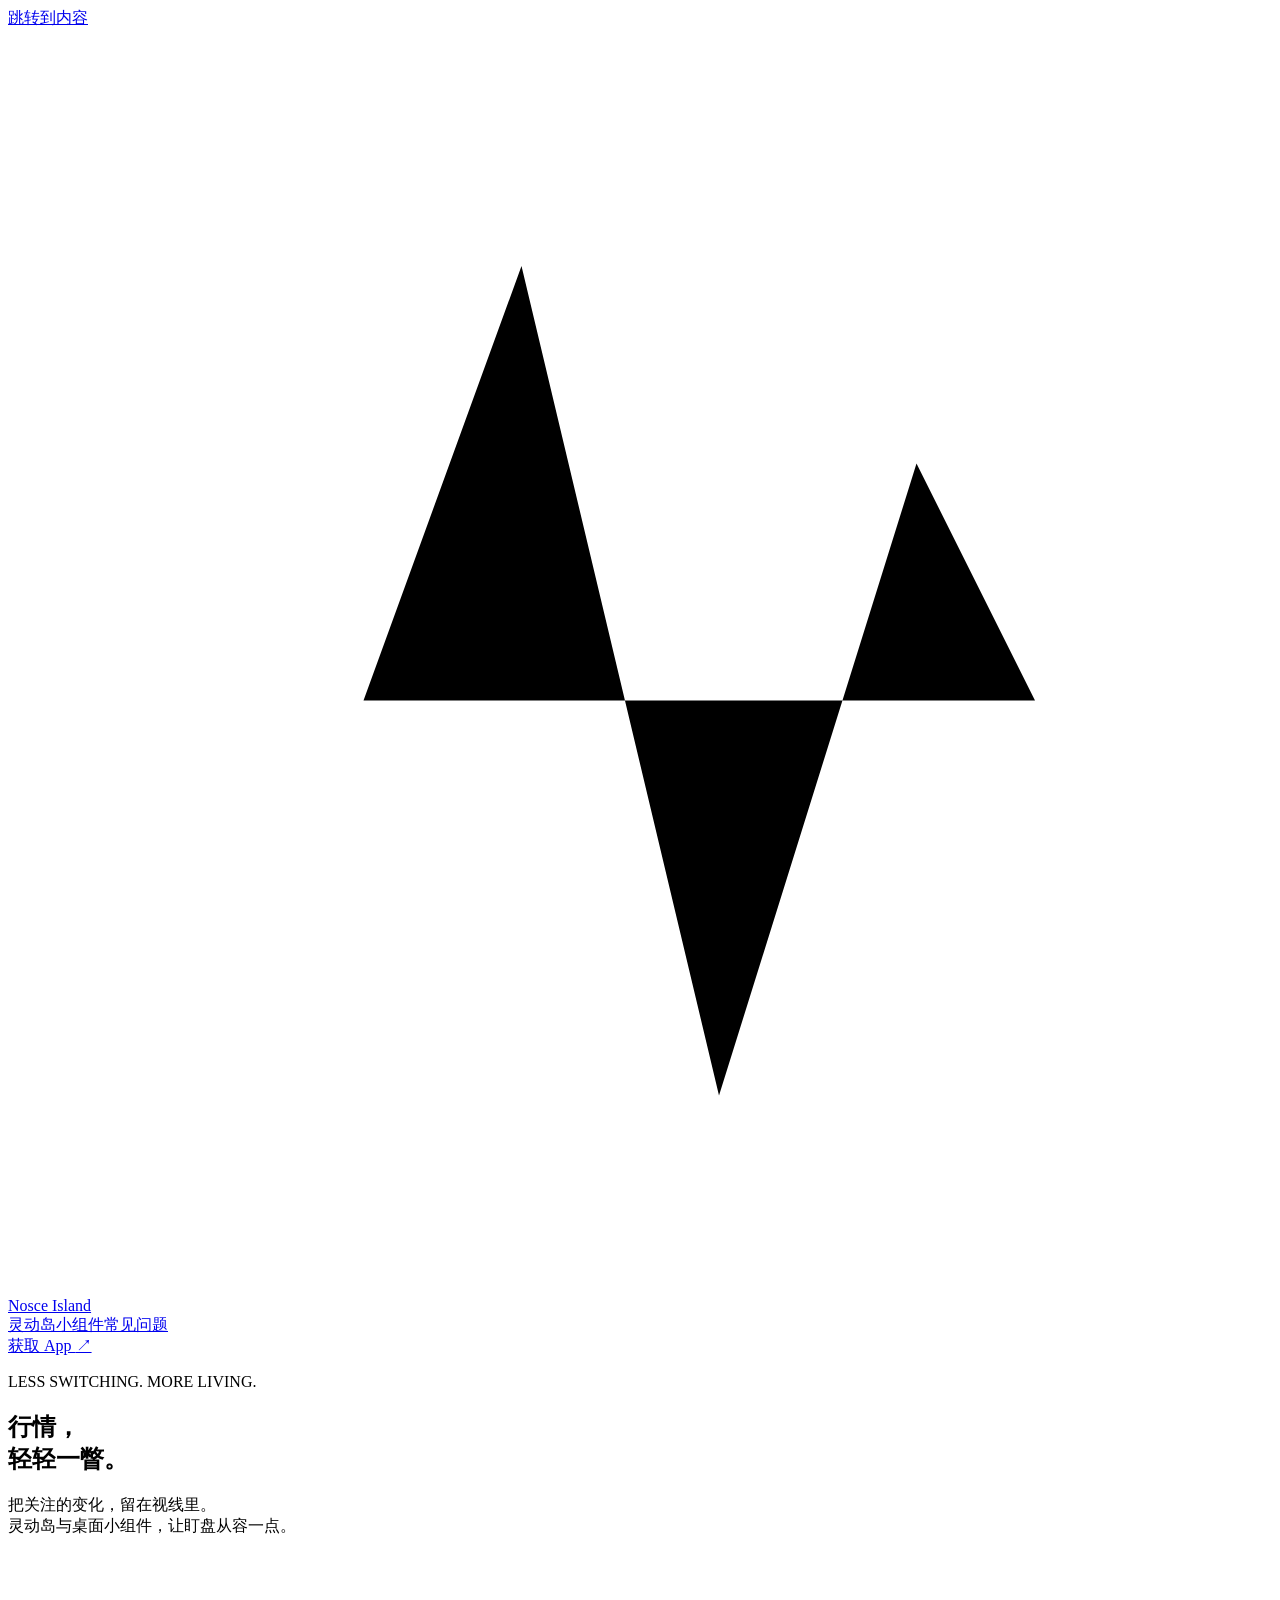
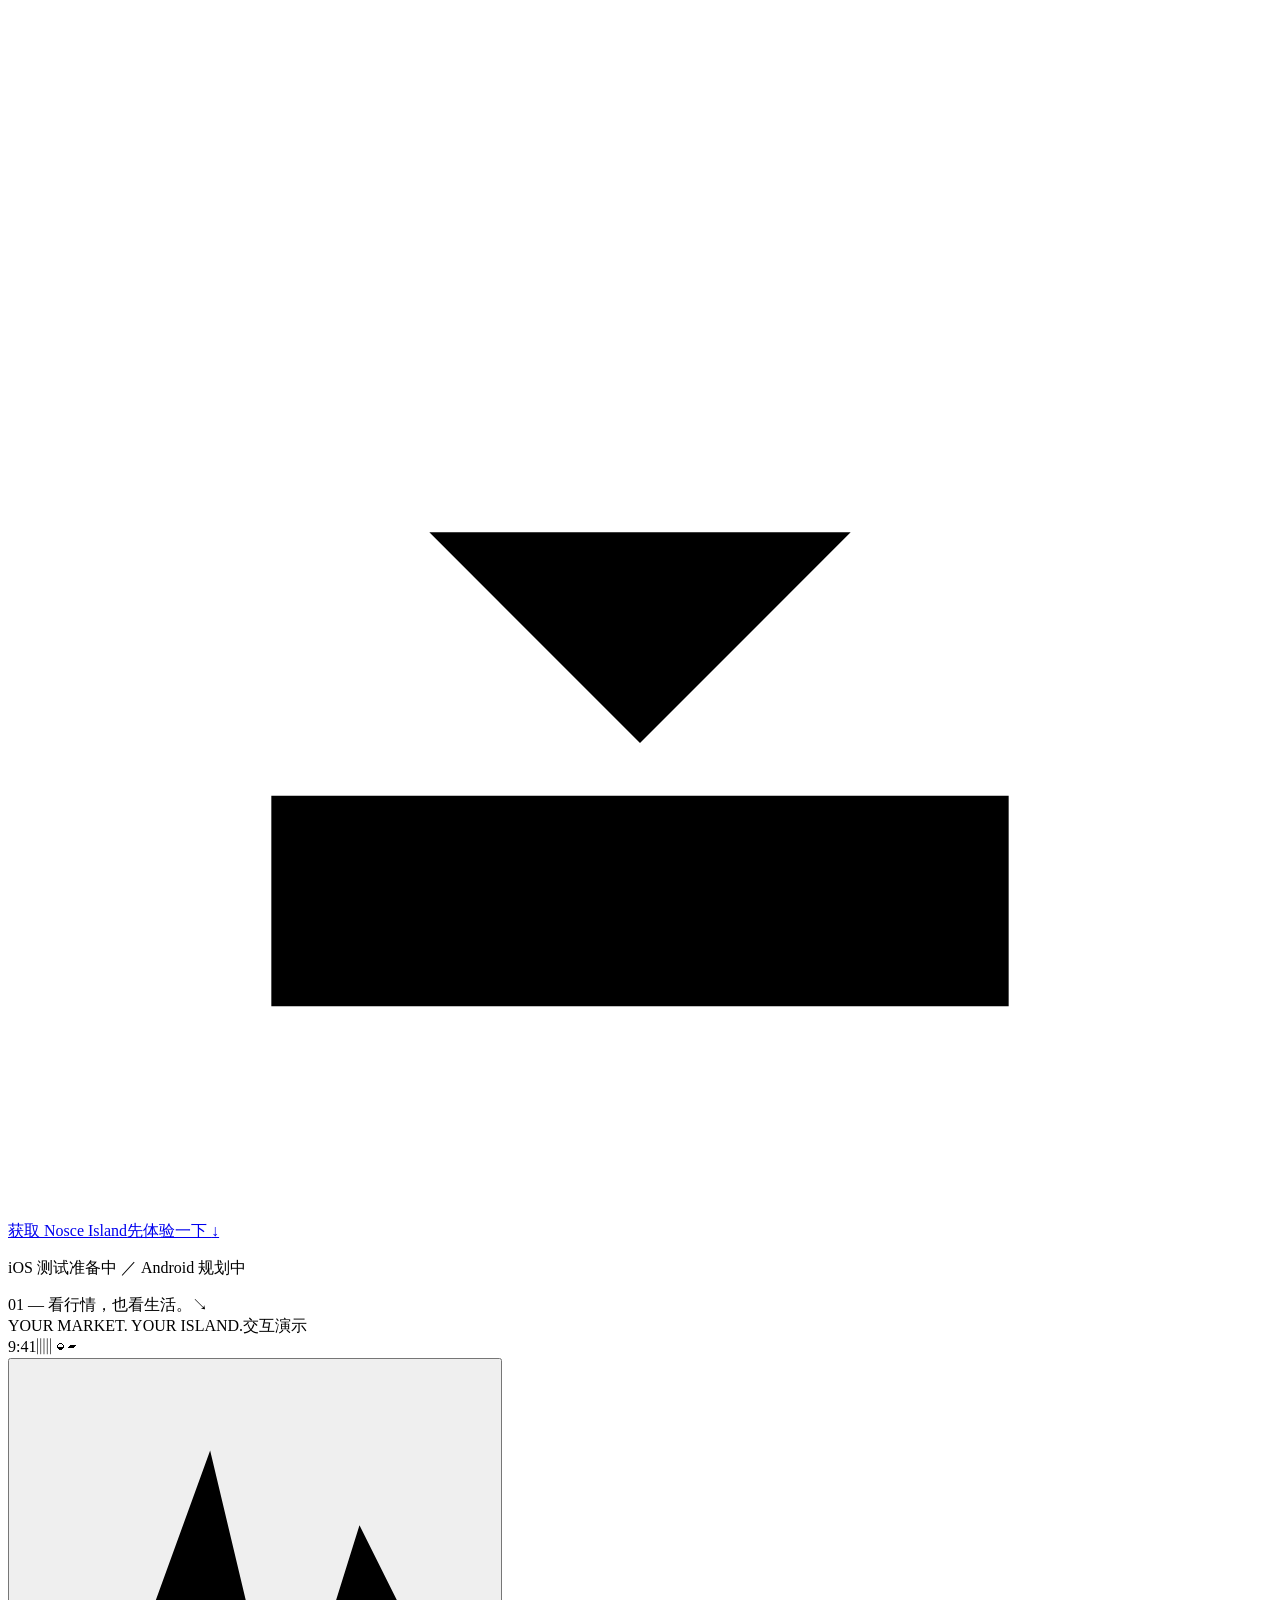
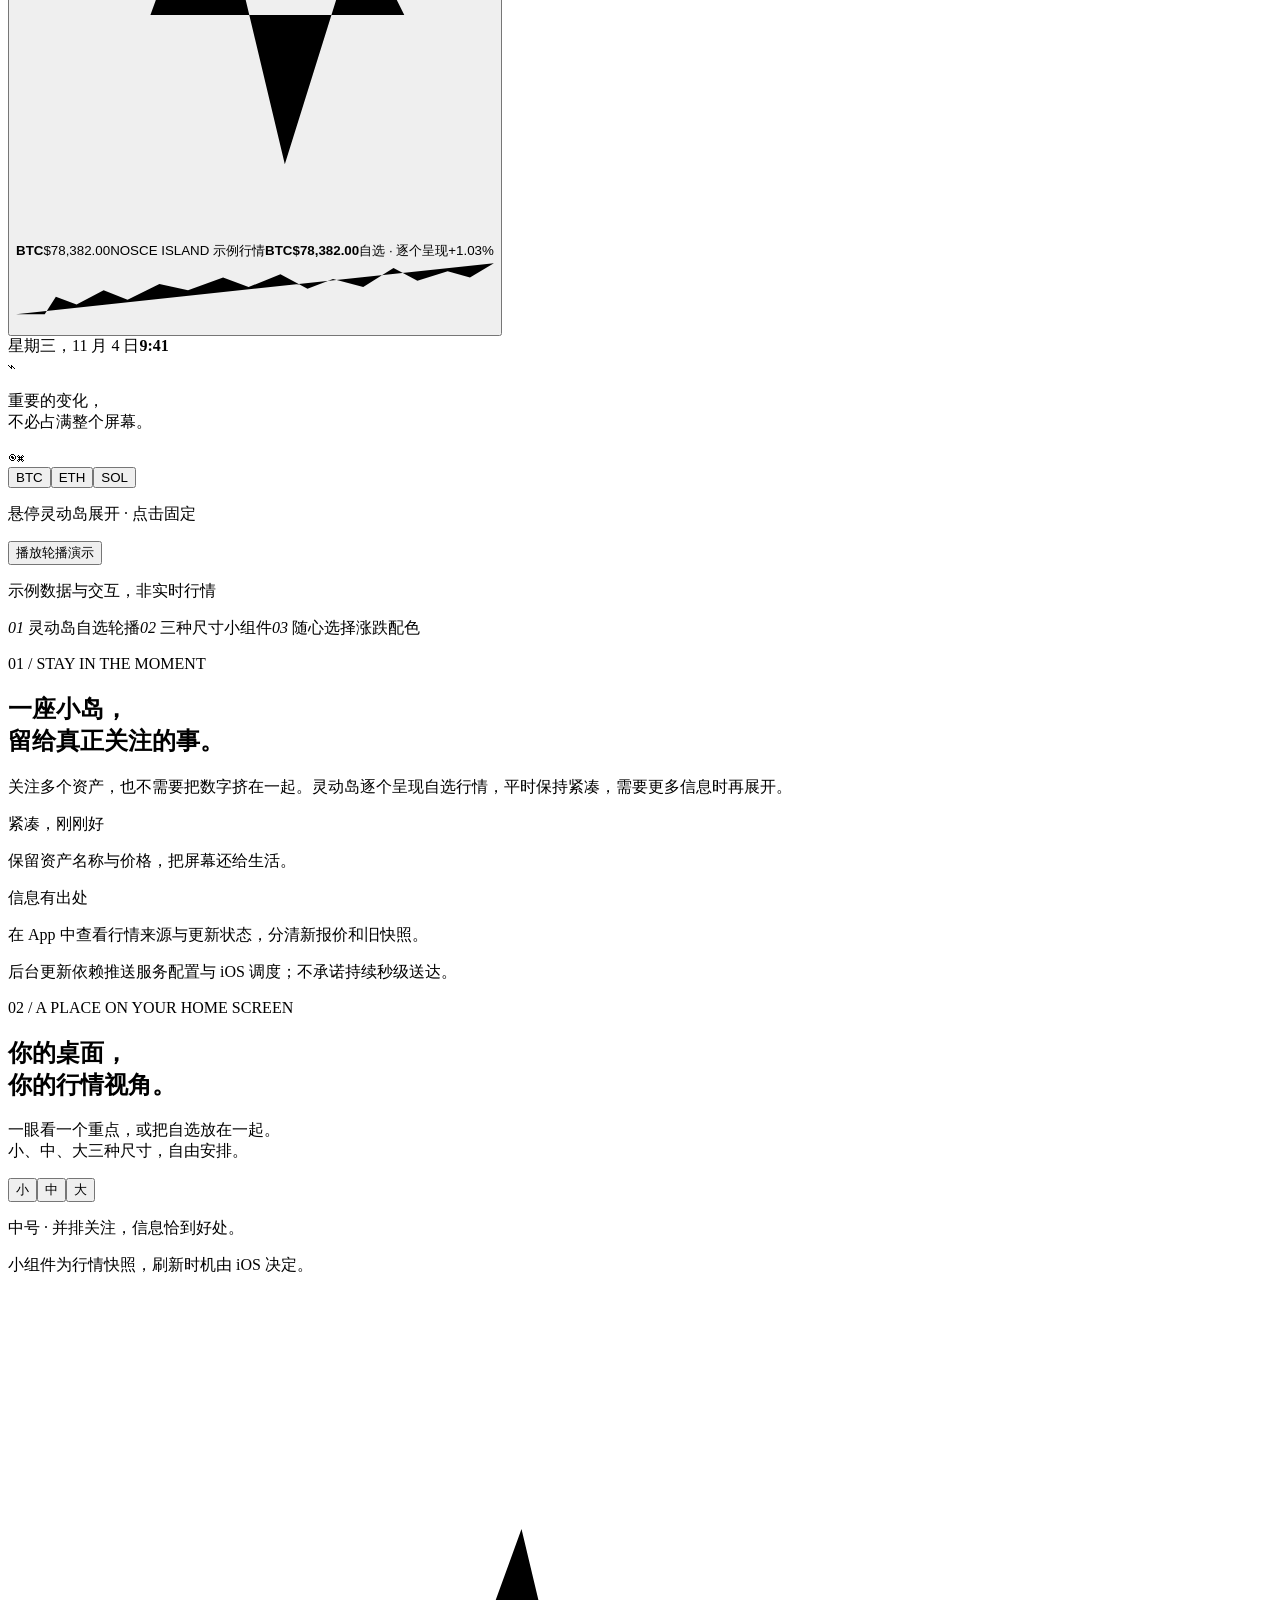
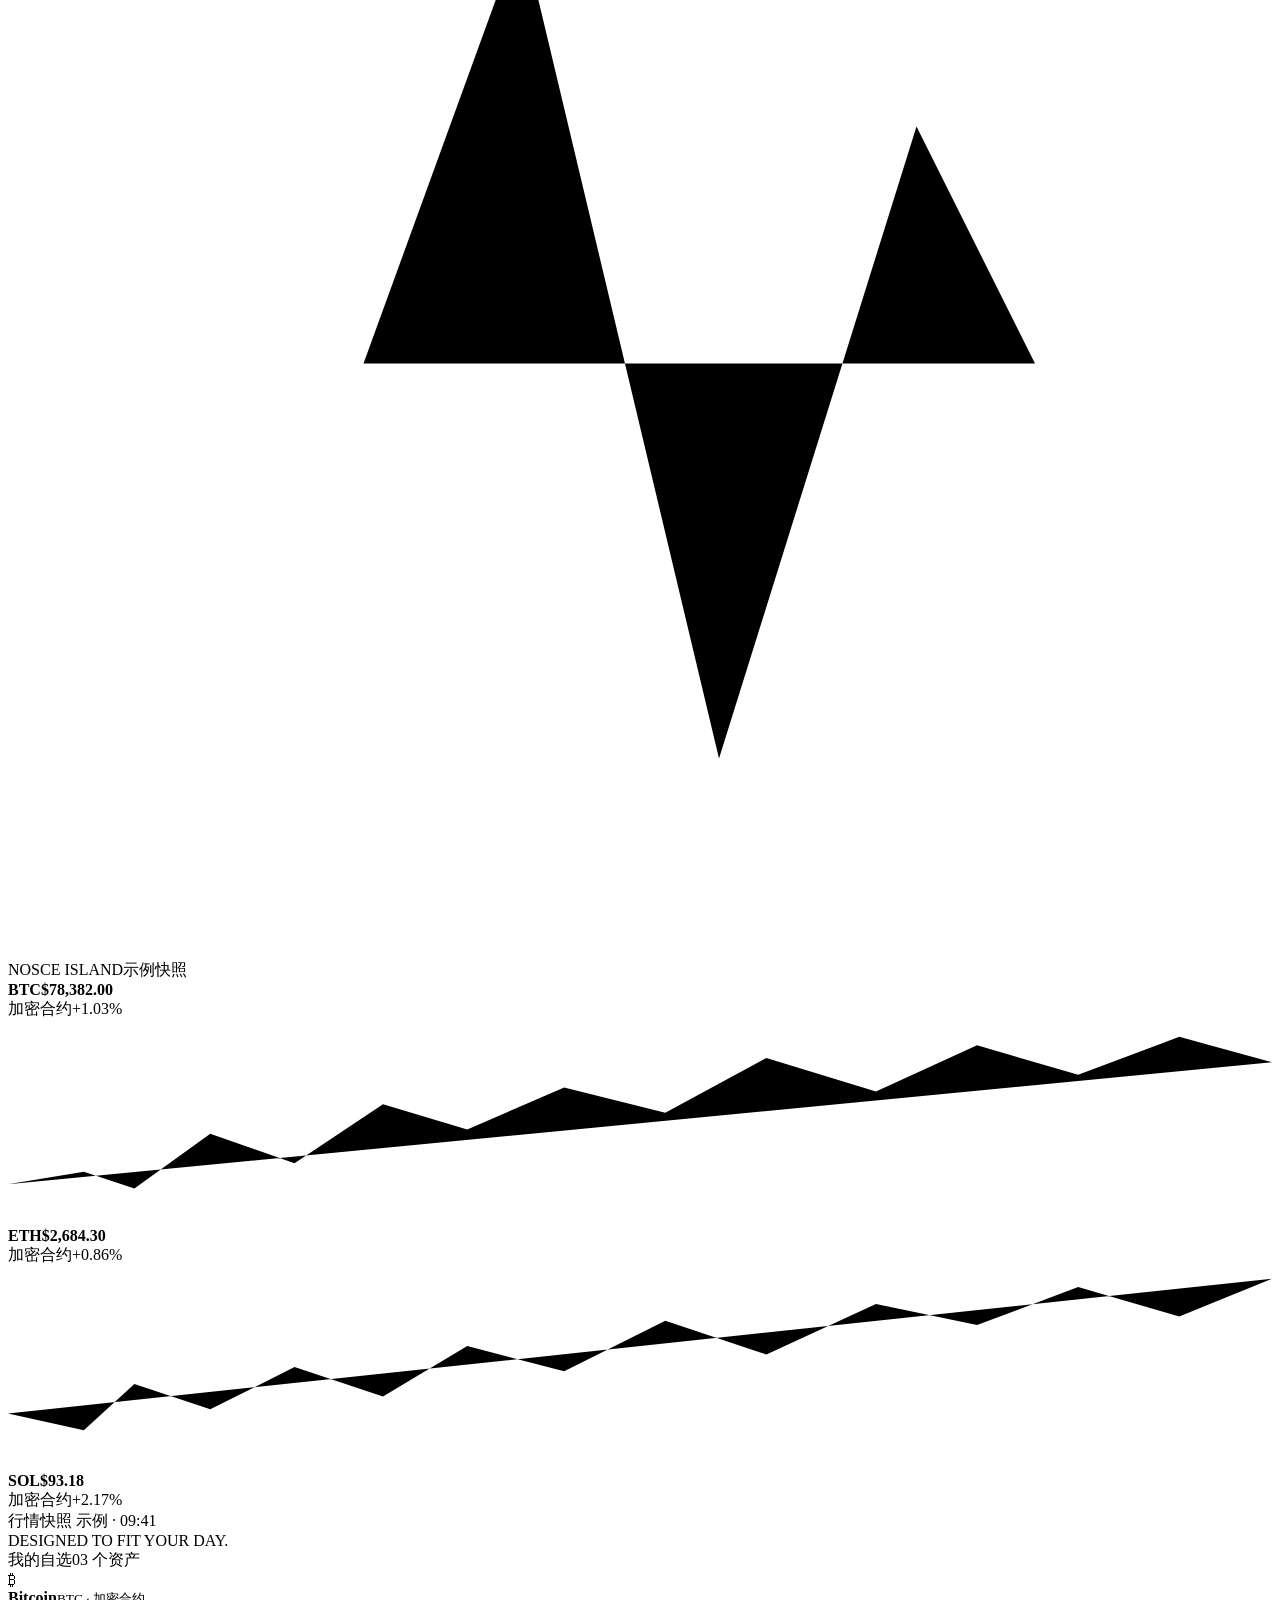
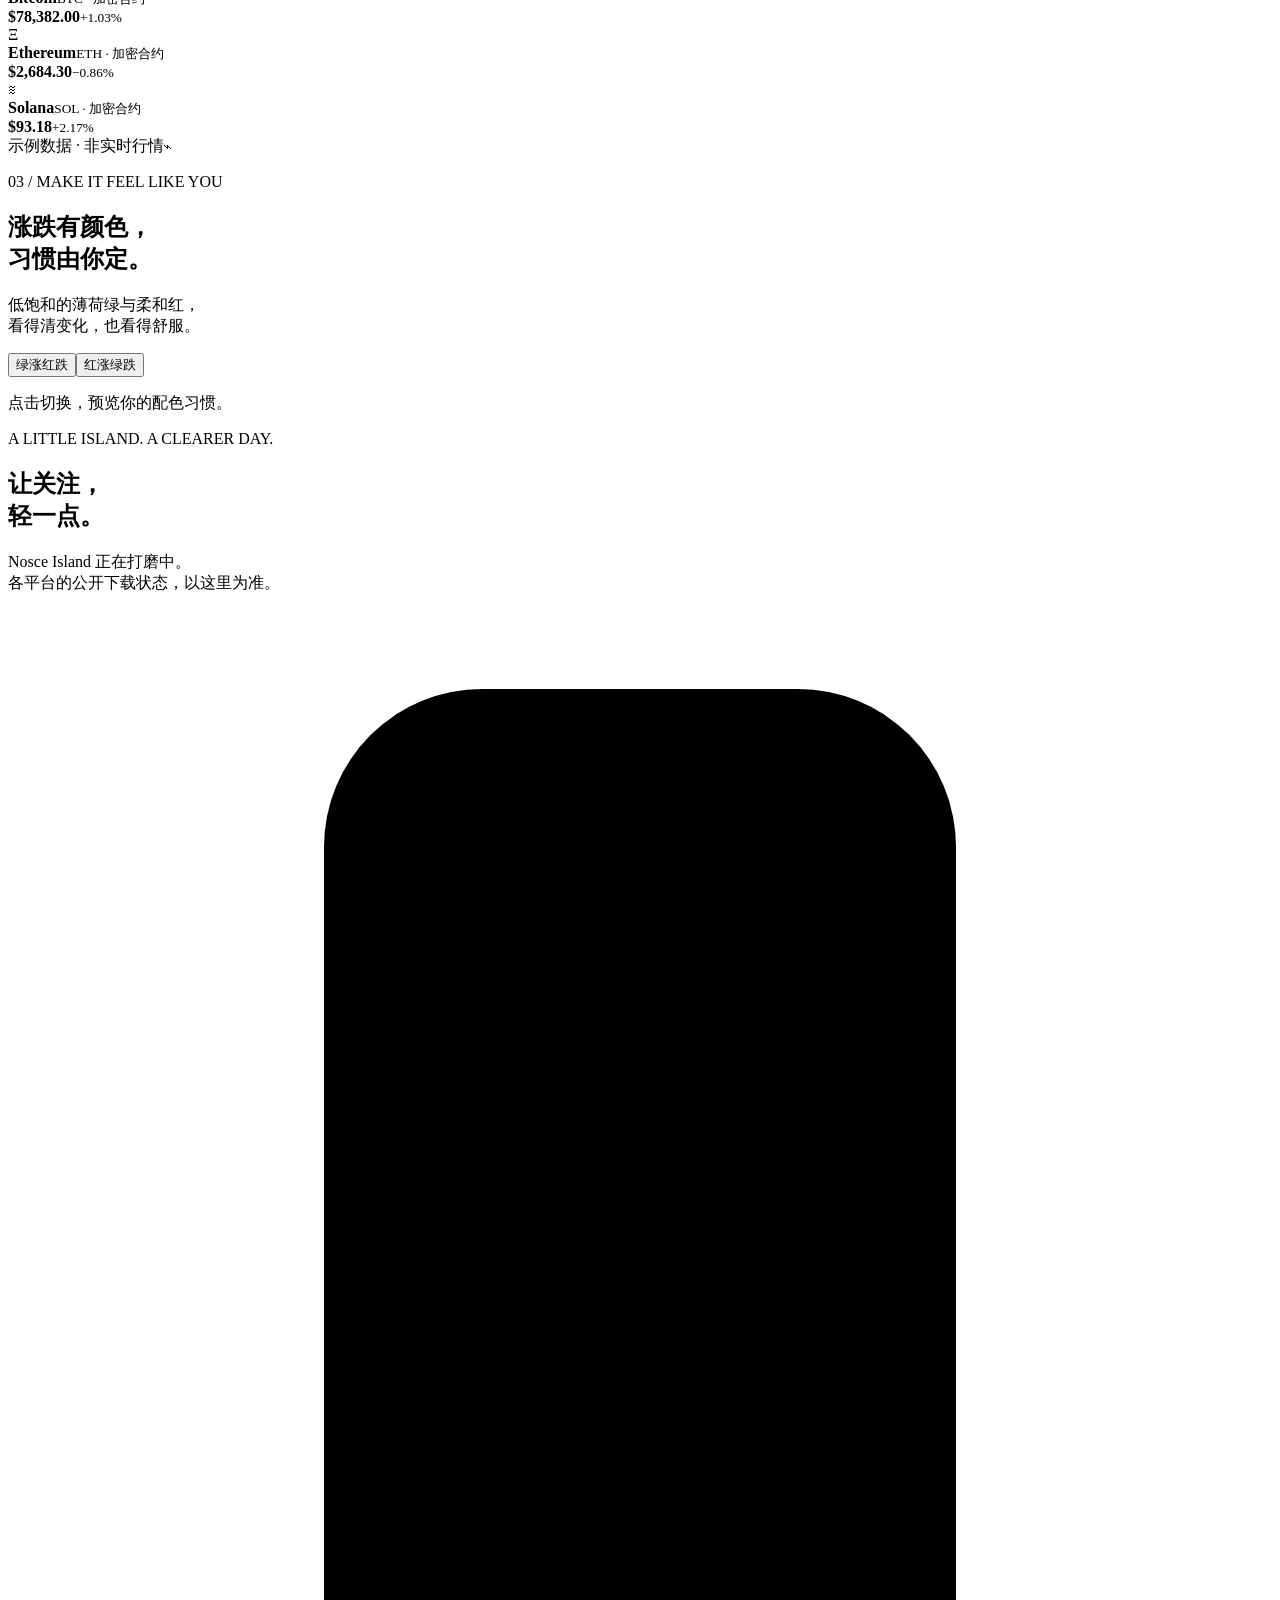
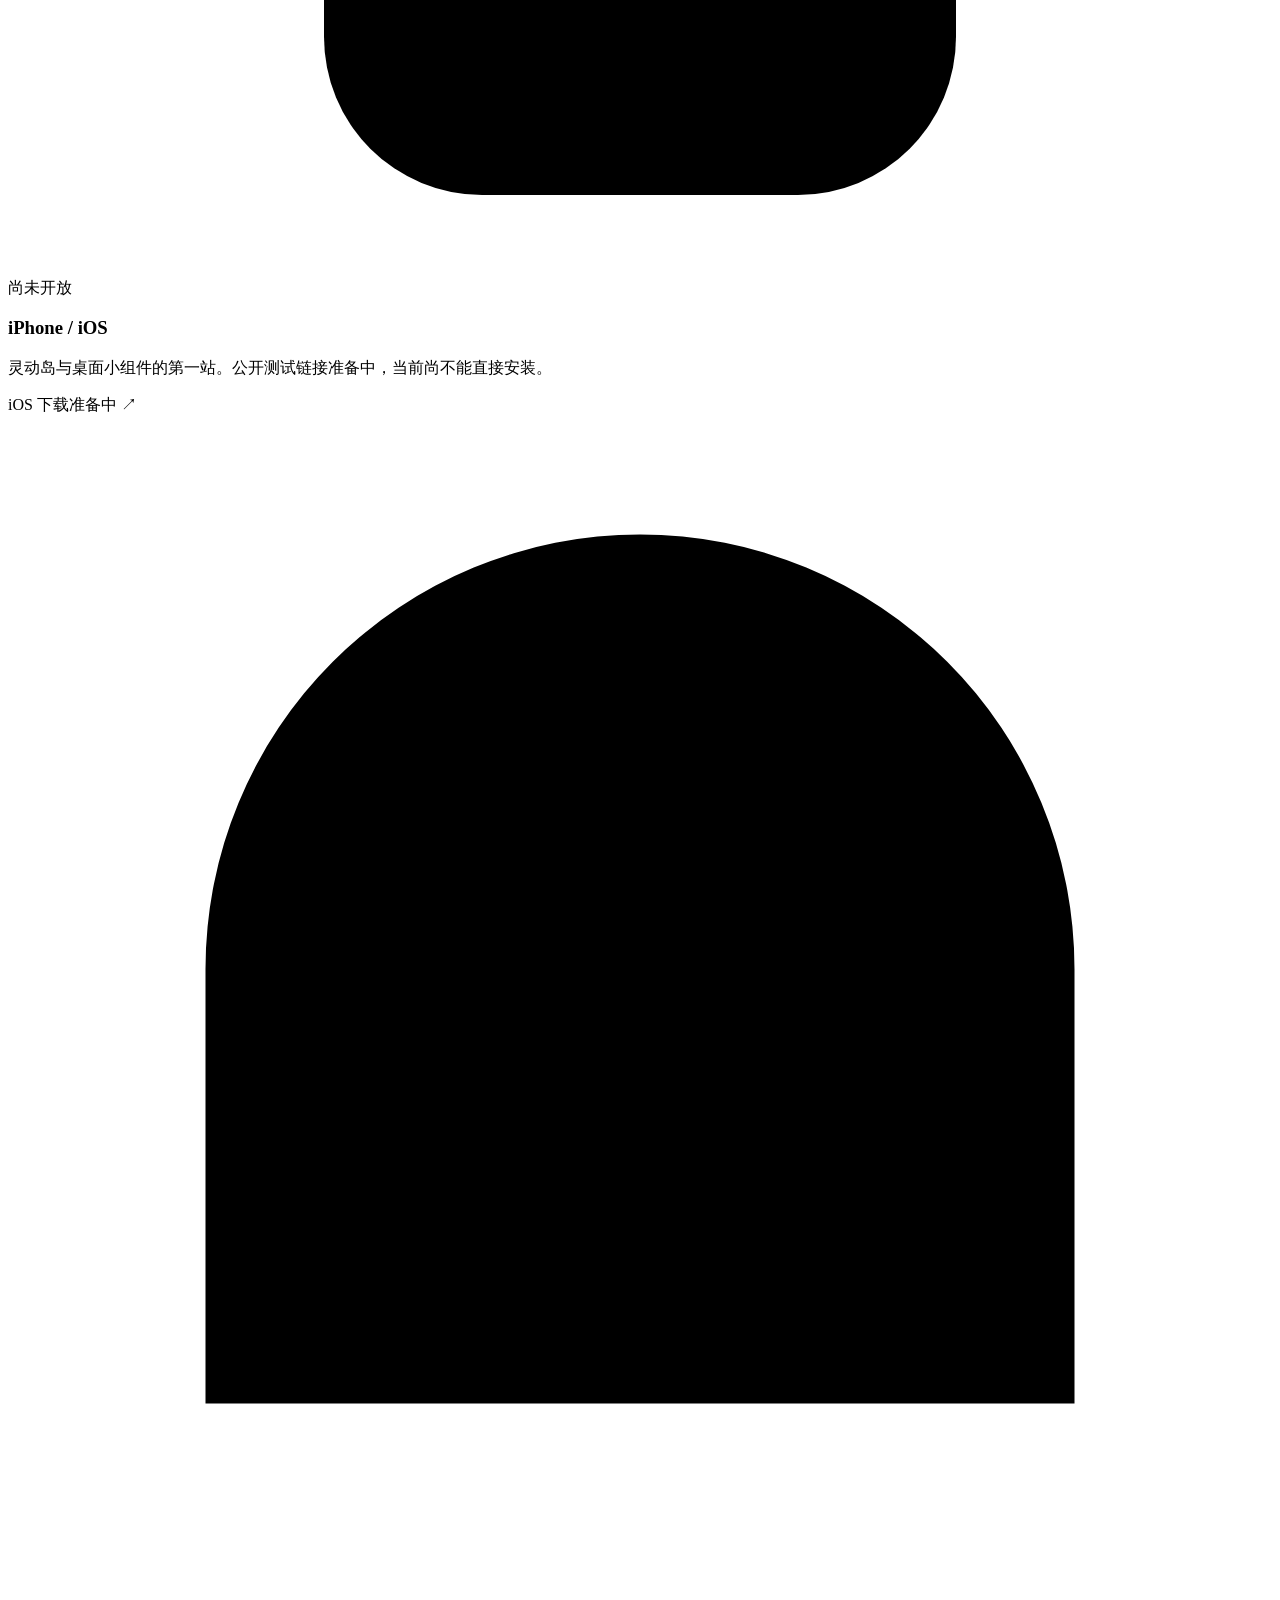
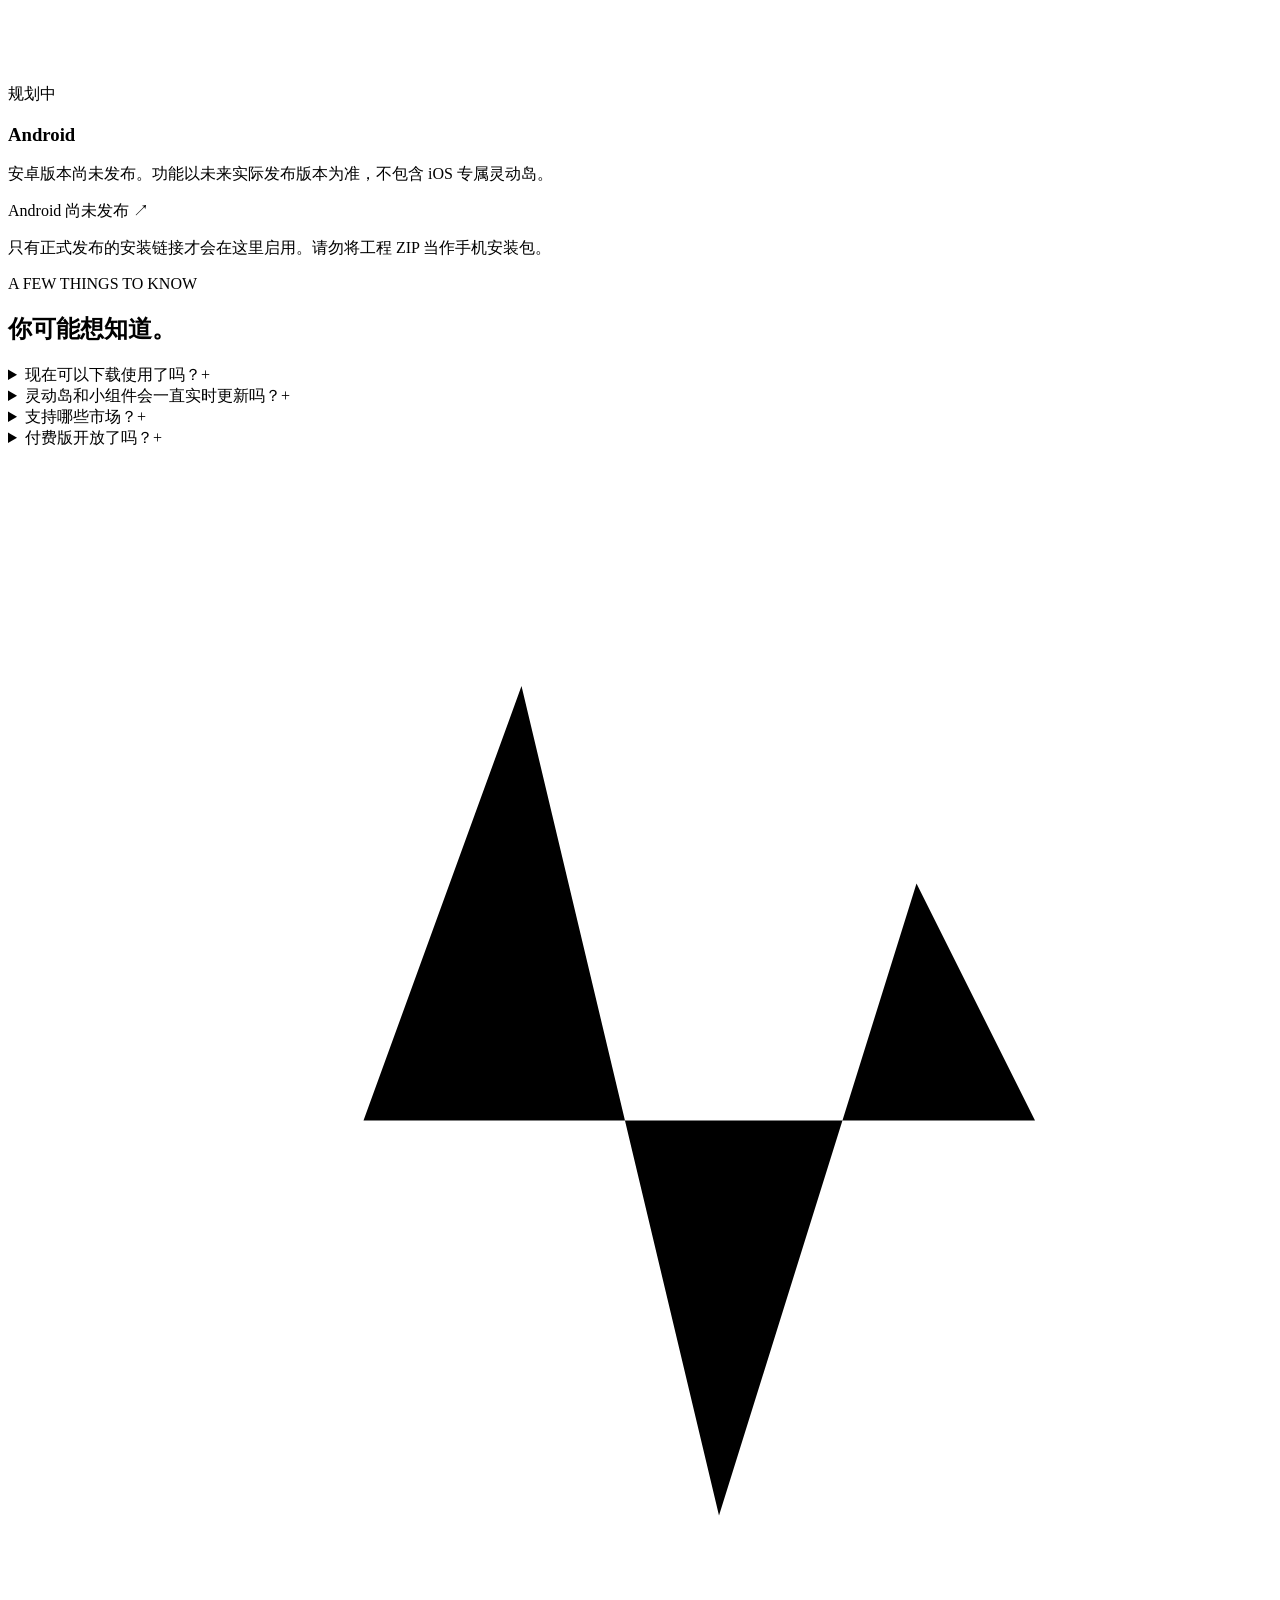
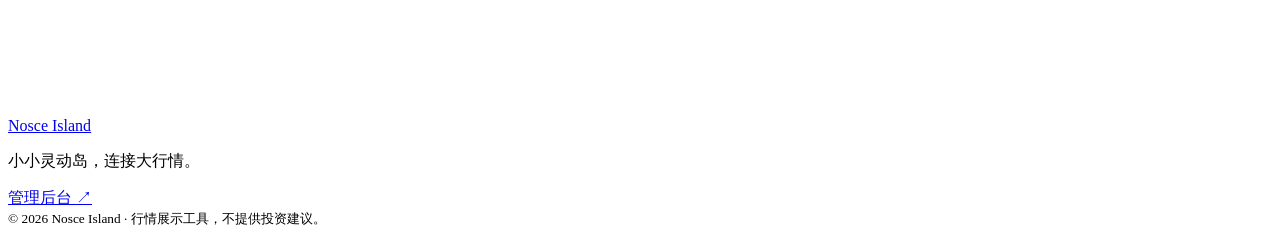
==== Server/nosce/public/index.html @ cfe8f0f0 "Add public Nosce Island website with interactive demos and configurable release downloads" ====
<!doctype html>
<html lang="zh-CN">
<head>
<meta charset="utf-8"><meta name="viewport" content="width=device-width, initial-scale=1"><meta name="theme-color" content="#f3f5ef">
<title>Nosce Island — 行情，轻轻一瞥。</title>
<meta name="description" content="将关注的行情放进灵动岛与主屏幕小组件。了解 Nosce Island 的自选轮播、价格配色和 iOS 下载状态。">
<meta property="og:title" content="Nosce Island — 行情，轻轻一瞥。"><meta property="og:description" content="少一点切换，多一点从容。探索灵动岛与桌面小组件。"><meta property="og:type" content="website">
<link rel="icon" href="/site-assets/mark.svg" type="image/svg+xml"><link rel="stylesheet" href="/site-assets/site.css?v=1"><script src="/site-assets/site.js?v=1" defer></script>
</head>
<body>
<a class="skip" href="#main">跳转到内容</a>
<header class="nav wrap"><a class="brand" href="#" aria-label="Nosce Island 首页"><span class="brand-mark"><svg viewBox="0 0 32 32" aria-hidden="true"><path d="M3 17h6l4-11 5 21 5-16 3 6h4"/></svg></span>Nosce Island</a><nav aria-label="主导航"><a href="#experience">灵动岛</a><a href="#widgets">小组件</a><a href="#questions">常见问题</a></nav><a class="nav-download" href="#download">获取 App <span aria-hidden="true">↗</span></a></header>
<main id="main">
<section class="hero wrap" aria-labelledby="hero-title">
<div class="hero-copy"><p class="eyebrow"><span class="status-dot"></span> LESS SWITCHING. MORE LIVING.</p><h1 id="hero-title">行情，<br>轻轻<span class="serif">一瞥。</span></h1><p class="hero-description">把关注的变化，留在视线里。<br>灵动岛与桌面小组件，让盯盘从容一点。</p><div class="hero-actions"><a class="button primary" href="#download"><svg viewBox="0 0 24 24" aria-hidden="true"><path d="M12 3v12m-4-4 4 4 4-4M5 16v4h14v-4"/></svg>获取 Nosce Island</a><a class="text-link" href="#experience">先体验一下 <span aria-hidden="true">↓</span></a></div><p class="availability">iOS 测试准备中 <span>／</span> Android 规划中</p><div class="hero-index"><span>01 — 看行情，也看生活。</span><span aria-hidden="true">↘</span></div></div>
<div class="hero-stage" id="experience"><div class="stage-label"><span>YOUR MARKET. YOUR ISLAND.</span><span>交互演示</span></div>
<div class="phone" aria-label="模拟 iPhone 灵动岛体验"><div class="phone-screen"><div class="phone-status"><span>9:41</span><span class="system-icons" aria-label="网络与电池">▥ ◒ ▰</span></div>
<button class="island" id="island" aria-expanded="false" aria-label="展开 BTC 灵动岛演示；点击固定"><span class="island-compact"><svg viewBox="0 0 32 32" aria-hidden="true"><path d="M3 17h6l4-11 5 21 5-16 3 6h4"/></svg><b data-symbol>BTC</b><span data-price>$78,382.00</span></span><span class="island-expanded" aria-hidden="true"><span class="expanded-label">NOSCE ISLAND <span>示例行情</span></span><span class="expanded-price"><b data-symbol>BTC</b><strong data-price>$78,382.00</strong></span><span class="expanded-bottom"><span>自选 · 逐个呈现</span><span id="island-change">+1.03%</span></span><svg class="sparkline" viewBox="0 0 300 44" aria-hidden="true"><path d="M0 34 18 34 25 23 38 28 55 19 70 25 90 15 108 19 130 11 146 17 166 9 183 18 199 12 218 17 237 5 252 13 271 7 285 11 300 2"/></svg></span></button>
<div class="lock-clock"><span>星期三，11 月 4 日</span><strong>9:41</strong></div><div class="wallpaper-orbit orbit-one"></div><div class="wallpaper-orbit orbit-two"></div><div class="lock-note"><span class="small-wave">⌁</span><p>重要的变化，<br>不必占满整个屏幕。</p></div><div class="phone-bottom"><span>◉</span><span>⌘</span></div><div class="home-indicator"></div></div></div>
<div class="asset-switch" role="group" aria-label="选择演示资产"><button type="button" data-asset="BTC" aria-pressed="true">BTC</button><button type="button" data-asset="ETH" aria-pressed="false">ETH</button><button type="button" data-asset="SOL" aria-pressed="false">SOL</button></div><p class="demo-instruction" id="demo-instruction">悬停灵动岛展开 · 点击固定</p><button type="button" class="play-demo" id="demo-play" aria-pressed="false">播放轮播演示</button><p class="demo-note">示例数据与交互，非实时行情</p></div>
</section>
<div class="feature-strip"><div class="wrap"><span><i>01</i> 灵动岛自选轮播</span><span><i>02</i> 三种尺寸小组件</span><span><i>03</i> 随心选择涨跌配色</span></div></div>
<section class="section wrap island-story" aria-labelledby="island-title"><div class="section-intro"><p class="eyebrow">01 / STAY IN THE MOMENT</p><h2 id="island-title">一座小岛，<br>留给真正关注的事。</h2></div><div class="story-copy"><p>关注多个资产，也不需要把数字挤在一起。灵动岛逐个呈现自选行情，平时保持紧凑，需要更多信息时再展开。</p><div class="detail-line"><span>紧凑，刚刚好</span><p>保留资产名称与价格，把屏幕还给生活。</p></div><div class="detail-line"><span>信息有出处</span><p>在 App 中查看行情来源与更新状态，分清新报价和旧快照。</p></div><p class="fine-print">后台更新依赖推送服务配置与 iOS 调度；不承诺持续秒级送达。</p></div></section>
<section class="widgets-section" id="widgets" aria-labelledby="widgets-title"><div class="wrap widgets-layout"><div class="widget-copy"><p class="eyebrow">02 / A PLACE ON YOUR HOME SCREEN</p><h2 id="widgets-title">你的桌面，<br>你的行情视角。</h2><p>一眼看一个重点，或把自选放在一起。<br>小、中、大三种尺寸，自由安排。</p><div class="size-switch" role="group" aria-label="小组件尺寸"><button type="button" data-size="small" aria-pressed="false">小</button><button type="button" data-size="medium" aria-pressed="true">中</button><button type="button" data-size="large" aria-pressed="false">大</button></div><p class="widget-caption" id="widget-caption" aria-live="polite">中号 · 并排关注，信息恰到好处。</p><p class="fine-print">小组件为行情快照，刷新时机由 iOS 决定。</p></div><div class="widget-stage"><div class="widget-grid" aria-hidden="true"></div><article class="market-widget" data-size="medium" aria-label="中号小组件示例"><div class="widget-head"><span><svg viewBox="0 0 32 32" aria-hidden="true"><path d="M3 17h6l4-11 5 21 5-16 3 6h4"/></svg> NOSCE ISLAND</span><span>示例快照</span></div><div class="widget-values"><div class="widget-asset"><div class="asset-row"><b>BTC</b><strong>$78,382.00</strong></div><div class="asset-sub"><span>加密合约</span><span>+1.03%</span></div><svg viewBox="0 0 300 48" class="sparkline" aria-hidden="true"><path d="M0 39 18 36 30 40 48 27 68 34 89 20 109 26 132 16 156 22 180 9 206 17 230 6 254 13 278 4 300 10"/></svg></div><div class="widget-asset secondary"><div class="asset-row"><b>ETH</b><strong>$2,684.30</strong></div><div class="asset-sub"><span>加密合约</span><span>+0.86%</span></div><svg viewBox="0 0 300 48" class="sparkline" aria-hidden="true"><path d="M0 35 18 39 30 28 48 34 68 24 89 31 109 19 132 25 156 13 180 21 206 9 230 14 254 5 278 12 300 3"/></svg></div><div class="widget-asset tertiary"><div class="asset-row"><b>SOL</b><strong>$93.18</strong></div><div class="asset-sub"><span>加密合约</span><span>+2.17%</span></div></div></div><div class="widget-footer">行情快照 <span>示例 · 09:41</span></div></article><span class="stage-coordinate">DESIGNED TO FIT YOUR DAY.</span></div></div></section>
<section class="section wrap preferences" aria-labelledby="preferences-title"><div class="preferences-preview"><div class="preview-toolbar"><span>我的自选</span><span>03 个资产</span></div><div class="quote-row"><span class="coin-icon">₿</span><div><b>Bitcoin</b><small>BTC · 加密合约</small></div><div class="quote-value positive"><strong>$78,382.00</strong><small>+1.03%</small></div></div><div class="quote-row"><span class="coin-icon eth">Ξ</span><div><b>Ethereum</b><small>ETH · 加密合约</small></div><div class="quote-value negative"><strong>$2,684.30</strong><small>−0.86%</small></div></div><div class="quote-row"><span class="coin-icon sol">≋</span><div><b>Solana</b><small>SOL · 加密合约</small></div><div class="quote-value positive"><strong>$93.18</strong><small>+2.17%</small></div></div><div class="preview-footer"><span>示例数据 · 非实时行情</span><span aria-hidden="true">⌁</span></div></div><div class="preferences-copy"><p class="eyebrow">03 / MAKE IT FEEL LIKE YOU</p><h2 id="preferences-title">涨跌有颜色，<br>习惯由你定。</h2><p>低饱和的薄荷绿与柔和红，<br>看得清变化，也看得舒服。</p><div class="color-switch" role="group" aria-label="体验涨跌配色"><button type="button" data-colors="green-up" aria-pressed="true"><span class="color-dot green"></span>绿涨红跌</button><button type="button" data-colors="red-up" aria-pressed="false"><span class="color-dot red"></span>红涨绿跌</button></div><p class="fine-print">点击切换，预览你的配色习惯。</p></div></section>
<section class="download-section" id="download" aria-labelledby="download-title"><div class="wrap"><div class="download-heading"><div><p class="eyebrow">A LITTLE ISLAND. A CLEARER DAY.</p><h2 id="download-title">让关注，<br>轻一点。</h2></div><p>Nosce Island 正在打磨中。<br>各平台的公开下载状态，以这里为准。</p></div><div class="download-grid"><article class="download-card"><div class="platform-top"><svg viewBox="0 0 32 32" aria-hidden="true"><rect x="8" y="2" width="16" height="28" rx="4"/><path d="M13 6h6m-5 20h4"/></svg><span id="ios-status" class="release-tag">尚未开放</span></div><h3>iPhone / iOS</h3><p id="ios-description">灵动岛与桌面小组件的第一站。公开测试链接准备中，当前尚不能直接安装。</p><a id="ios-download" class="button platform-download" aria-disabled="true">iOS 下载准备中 <span aria-hidden="true">↗</span></a></article><article class="download-card"><div class="platform-top"><svg viewBox="0 0 32 32" aria-hidden="true"><path d="m10 6-3-4m15 4 3-4M5 14a11 11 0 0 1 22 0Zm0 0v11h22V14M11 25v5m10-5v5M1 16v7m30-7v7"/><circle cx="11" cy="10" r=".6"/><circle cx="21" cy="10" r=".6"/></svg><span id="android-status" class="release-tag">规划中</span></div><h3>Android</h3><p id="android-description">安卓版本尚未发布。功能以未来实际发布版本为准，不包含 iOS 专属灵动岛。</p><a id="android-download" class="button platform-download" aria-disabled="true">Android 尚未发布 <span aria-hidden="true">↗</span></a></article></div><p class="download-note" id="download-note" role="status">只有正式发布的安装链接才会在这里启用。请勿将工程 ZIP 当作手机安装包。</p><noscript><p>请启用 JavaScript 查看最新下载状态。</p></noscript></div></section>
<section class="section wrap faq" id="questions" aria-labelledby="faq-title"><div><p class="eyebrow">A FEW THINGS TO KNOW</p><h2 id="faq-title">你可能想知道。</h2></div><div class="faq-items"><details><summary>现在可以下载使用了吗？<span aria-hidden="true">+</span></summary><p>目前处于开发测试阶段。可用的 App Store、TestFlight 或安卓安装链接会在上方下载区启用；未启用时代表尚未公开发布。</p></details><details><summary>灵动岛和小组件会一直实时更新吗？<span aria-hidden="true">+</span></summary><p>App 前台可以接收行情更新。离开 App 后，灵动岛更新依赖后台推送与 iOS 调度；小组件展示行情快照，两者都不能保证每秒更新。报价应结合来源、成交时间及更新状态判断。</p></details><details><summary>支持哪些市场？<span aria-hidden="true">+</span></summary><p>当前主要支持 Hyperliquid 与 Binance 的加密合约行情。美股 Alpaca IEX 接入仅限指定用户个人测试，尚未向公众开放；港股暂不支持。</p></details><details><summary>付费版开放了吗？<span aria-hidden="true">+</span></summary><p>购买服务暂未公开开放。价格、订阅权益与适用范围将在正式上线前公布，以 App 内实际展示为准。</p></details></div></section>
</main>
<footer class="wrap footer"><a class="brand" href="#"><span class="brand-mark"><svg viewBox="0 0 32 32" aria-hidden="true"><path d="M3 17h6l4-11 5 21 5-16 3 6h4"/></svg></span>Nosce Island</a><p>小小灵动岛，连接大行情。</p><div><a id="privacy-link" hidden>隐私政策</a><a id="terms-link" hidden>用户协议</a><a href="/admin">管理后台 ↗</a></div><small>© <span id="year">2026</span> Nosce Island · 行情展示工具，不提供投资建议。</small></footer>
</body></html>
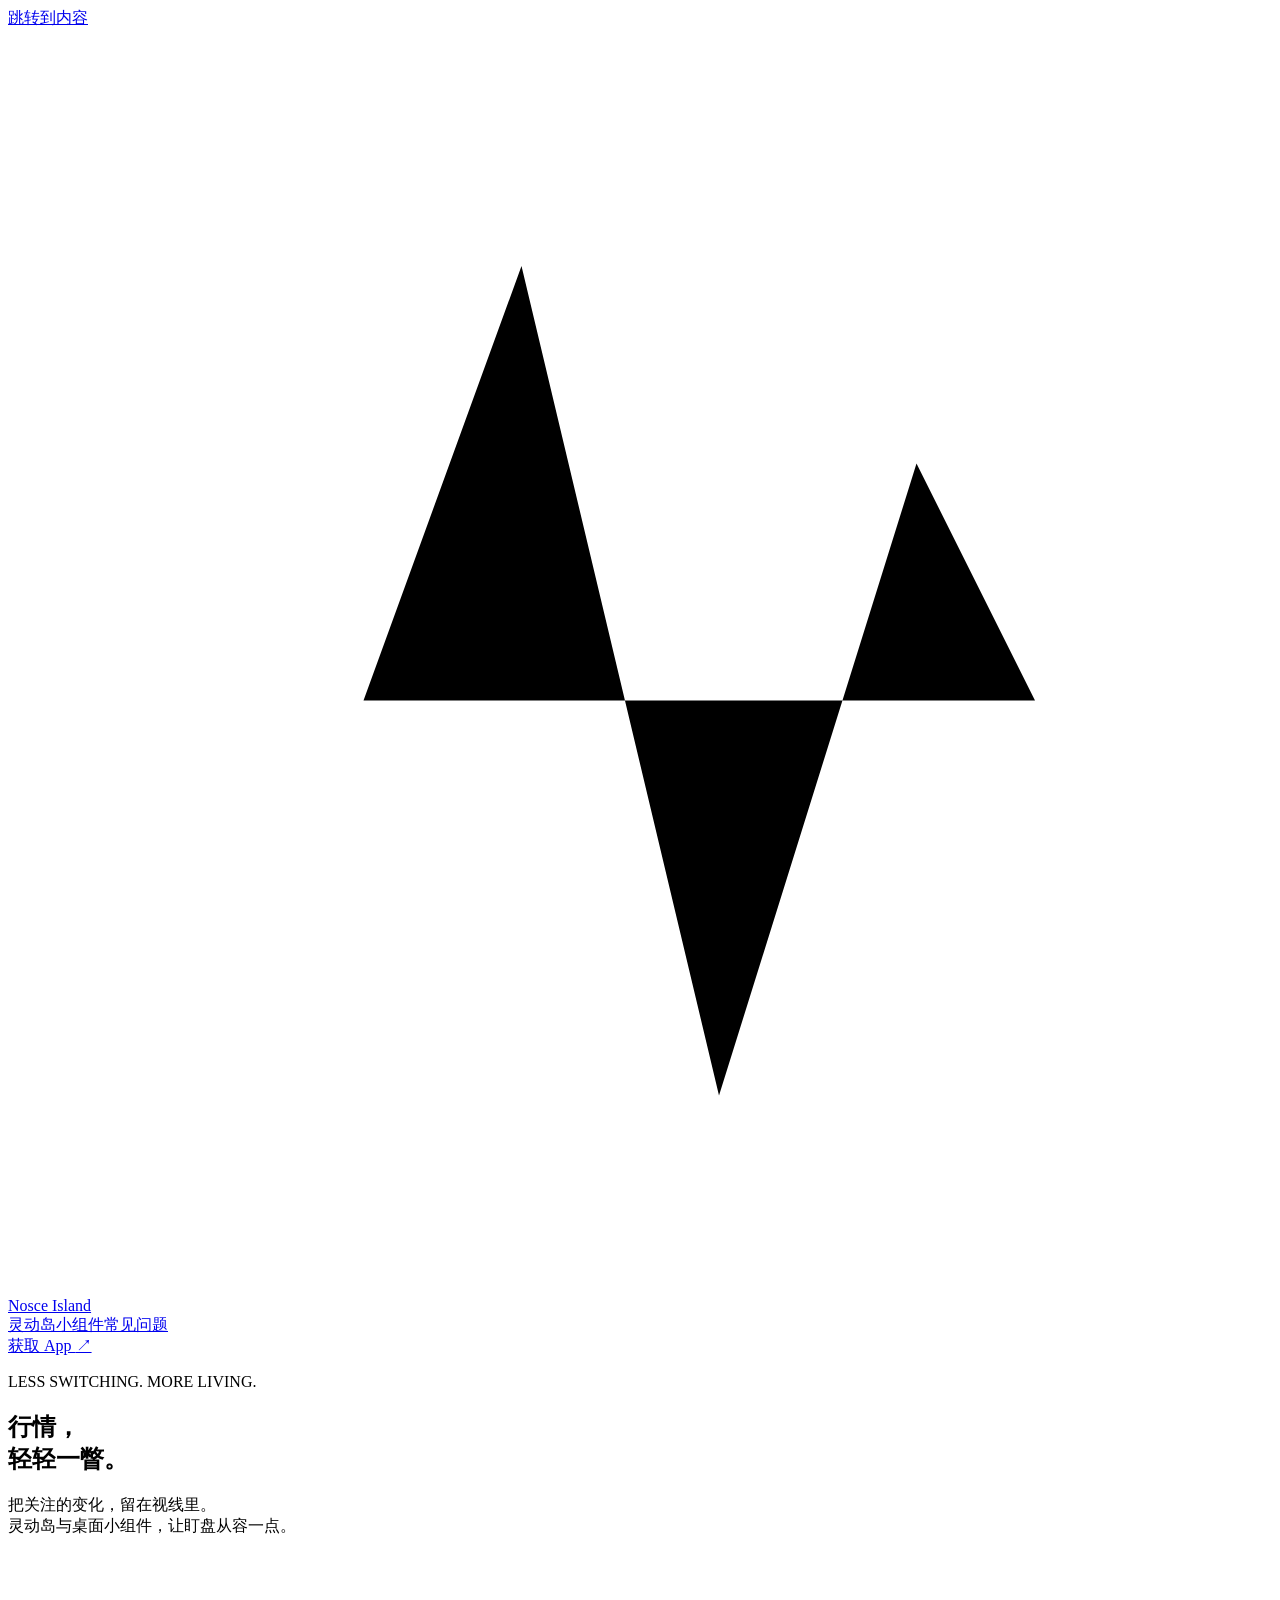
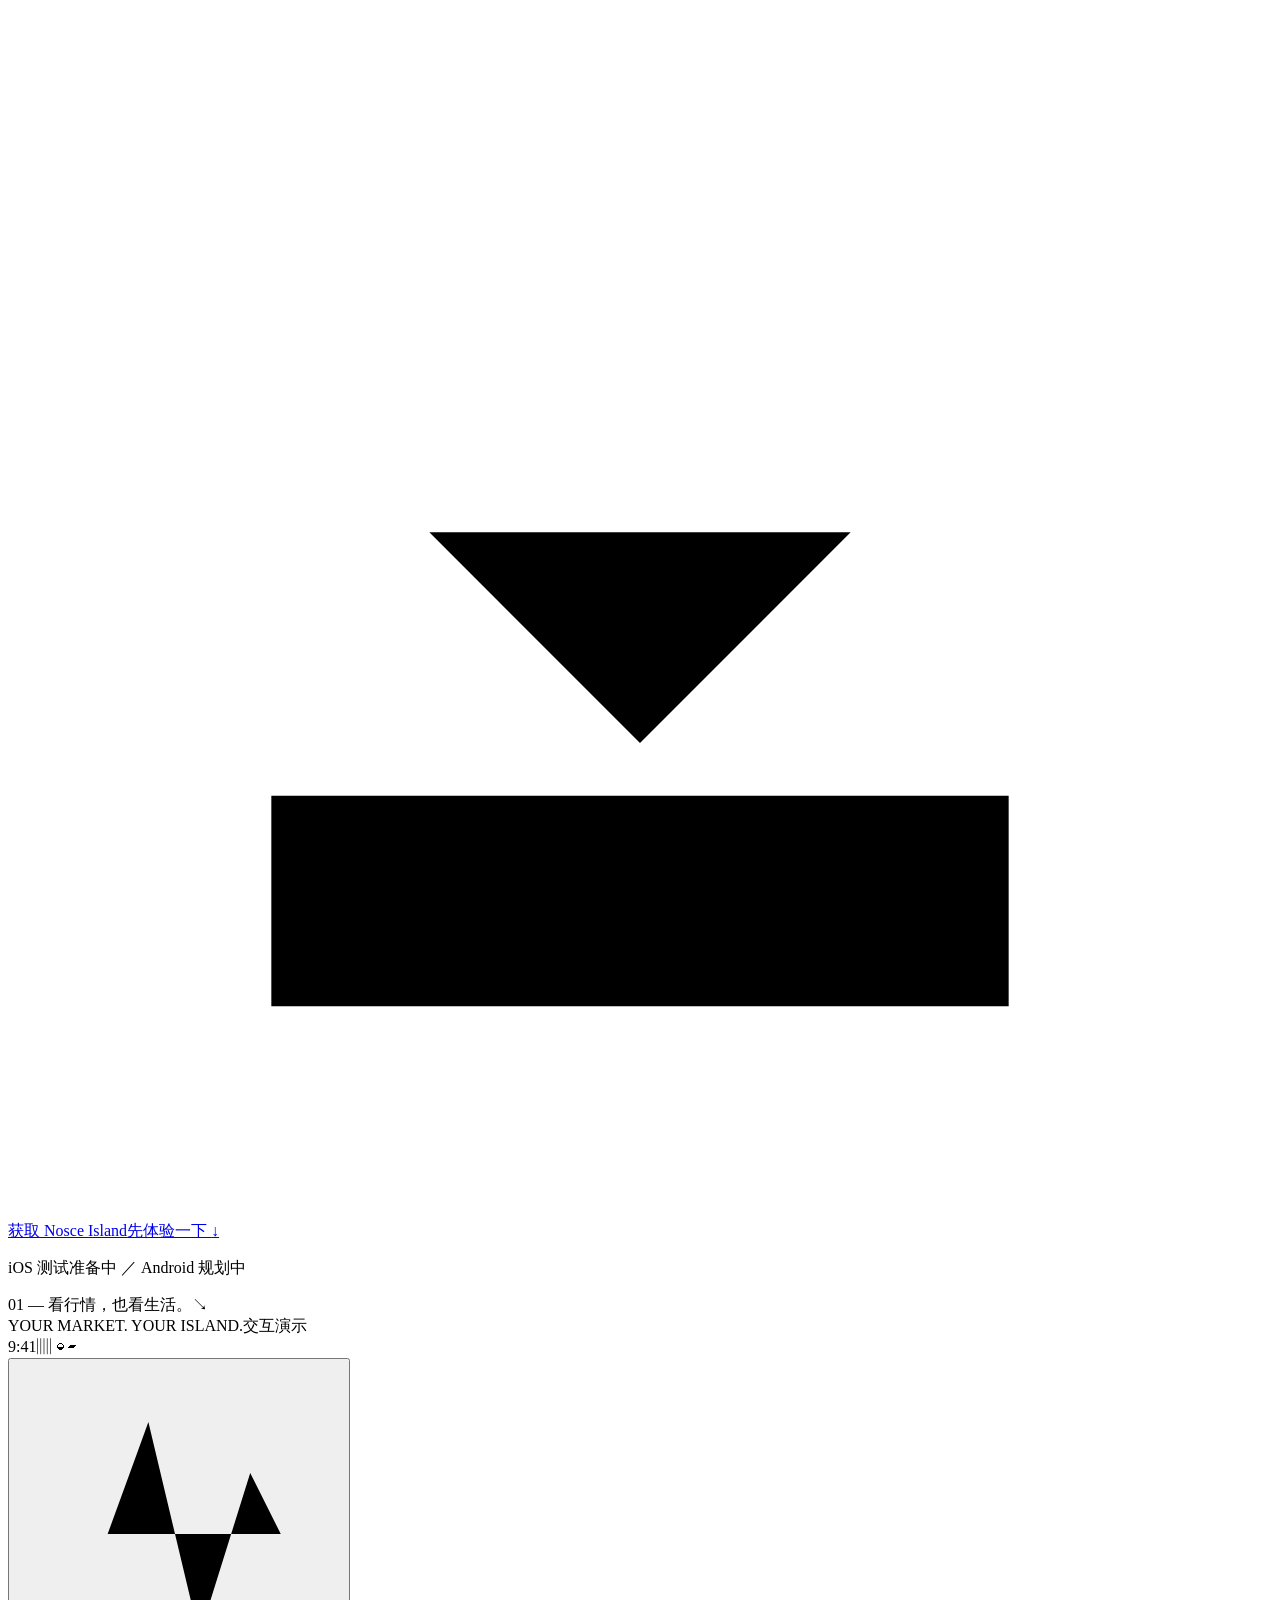
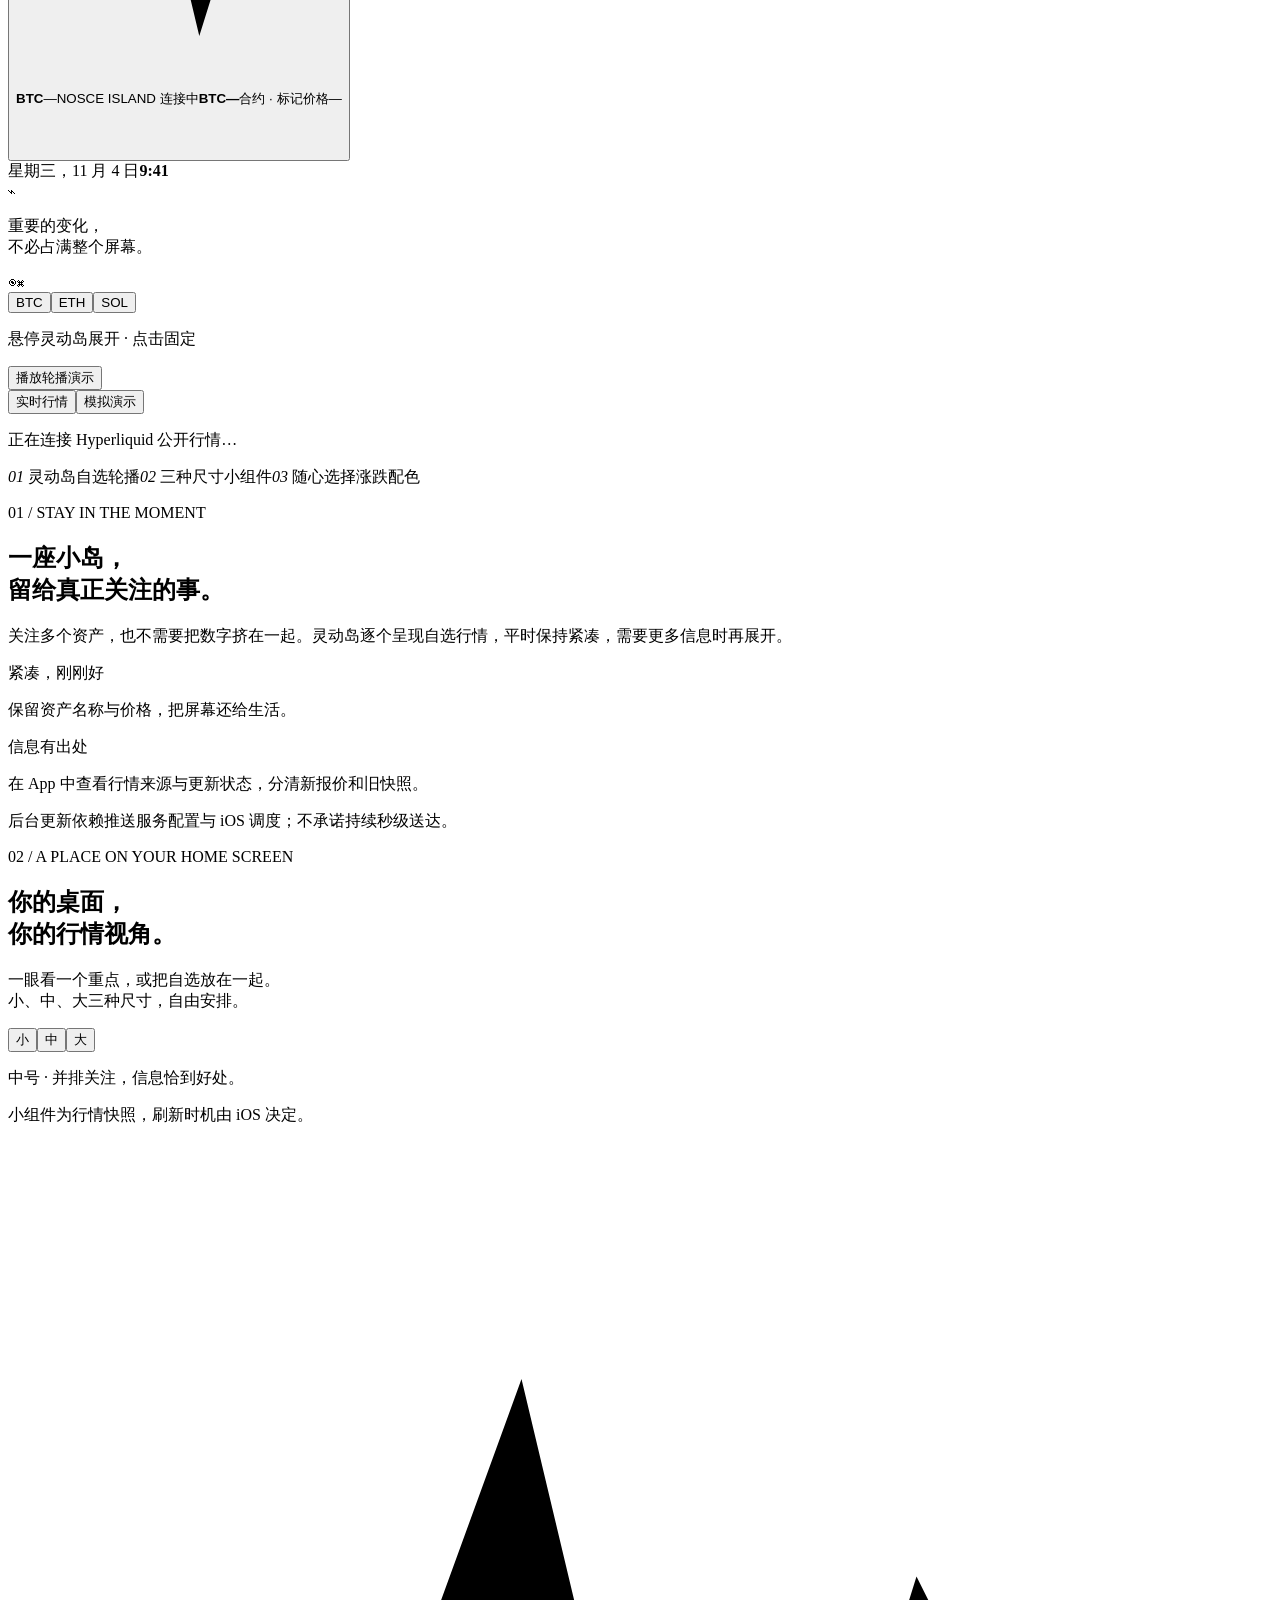
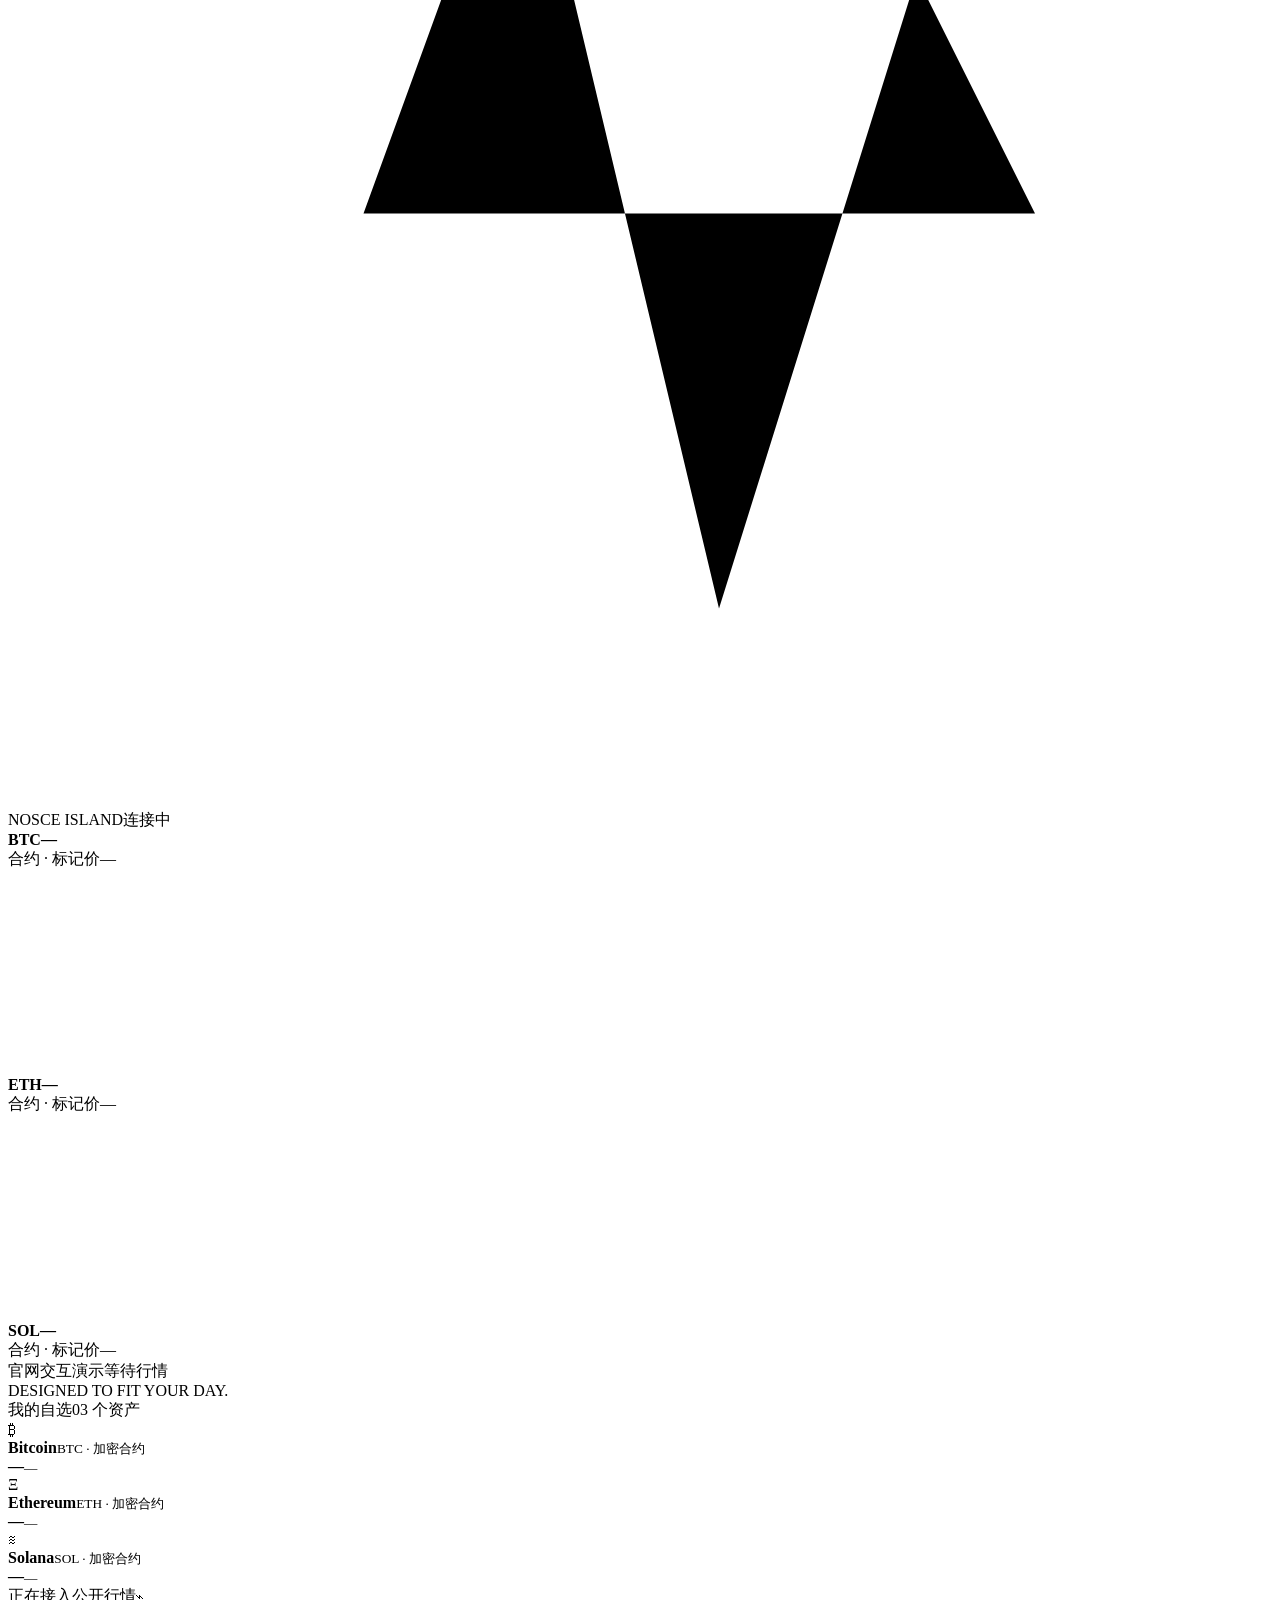
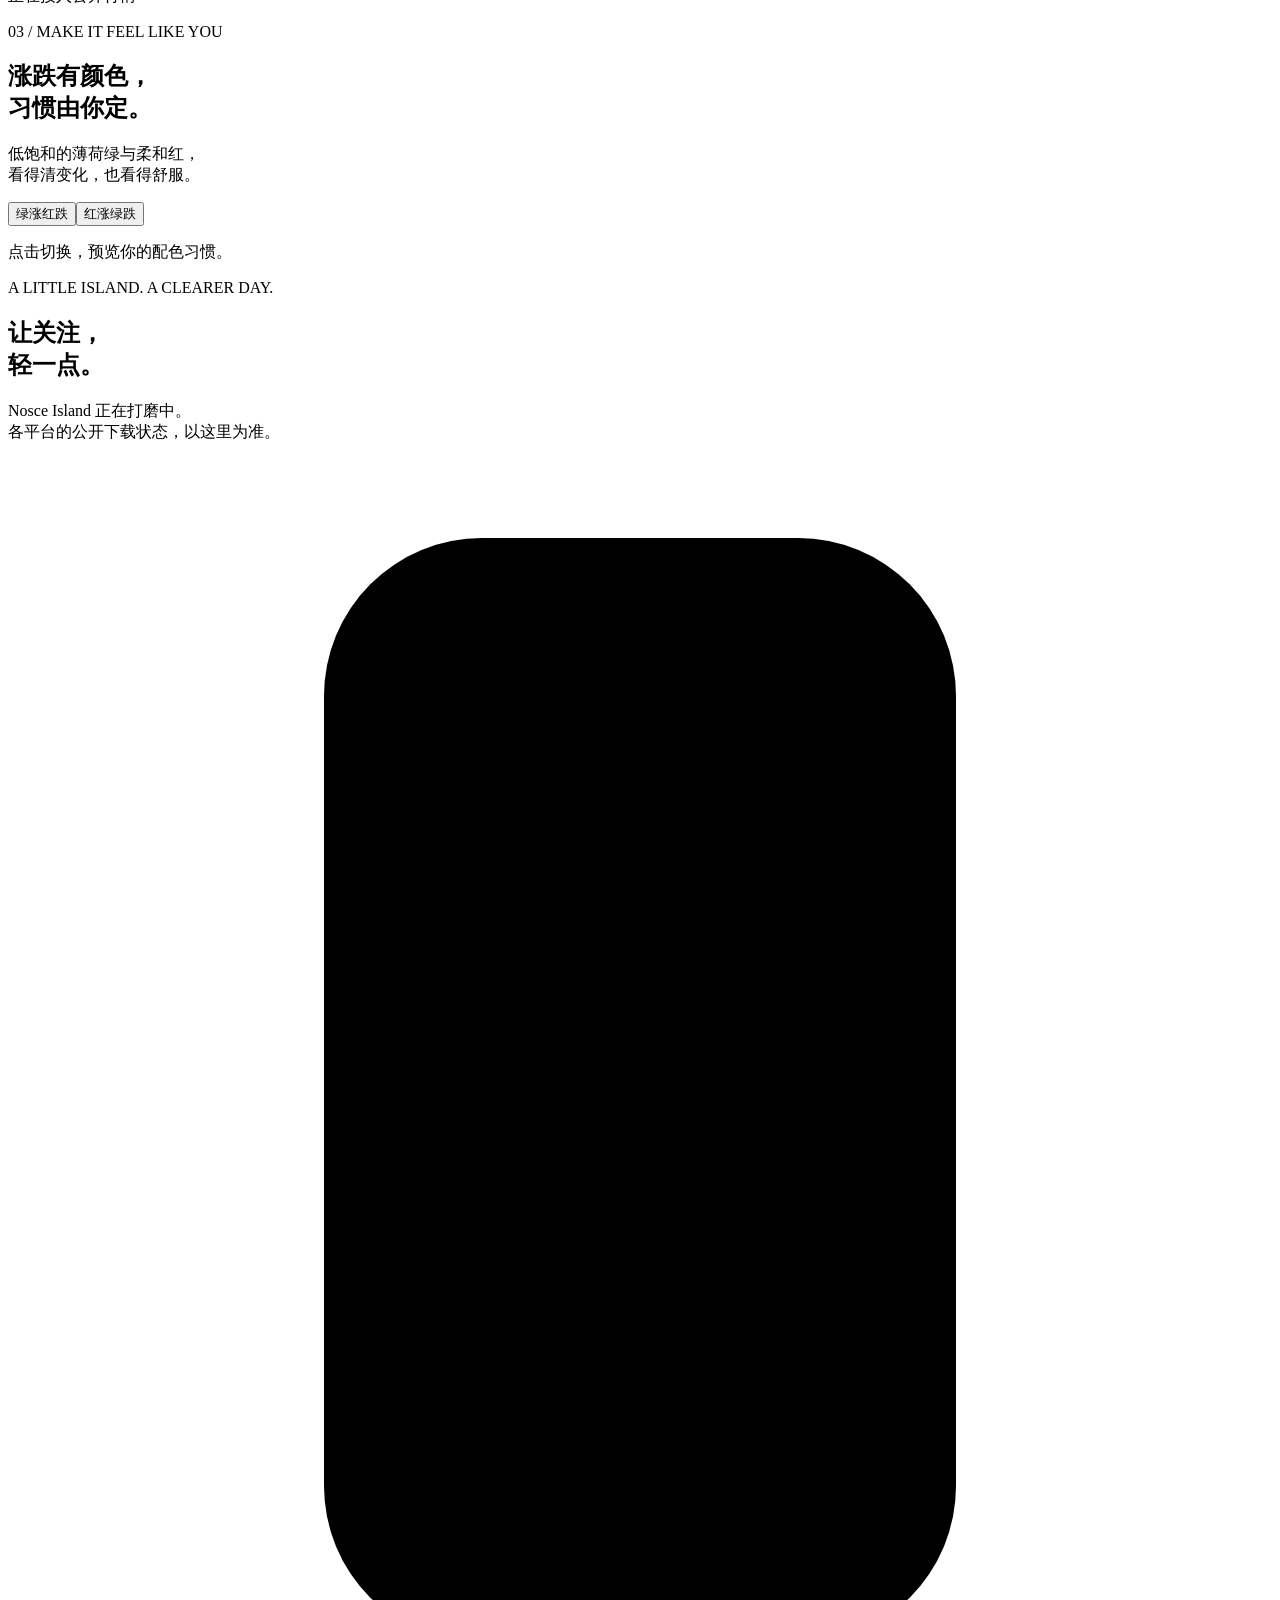
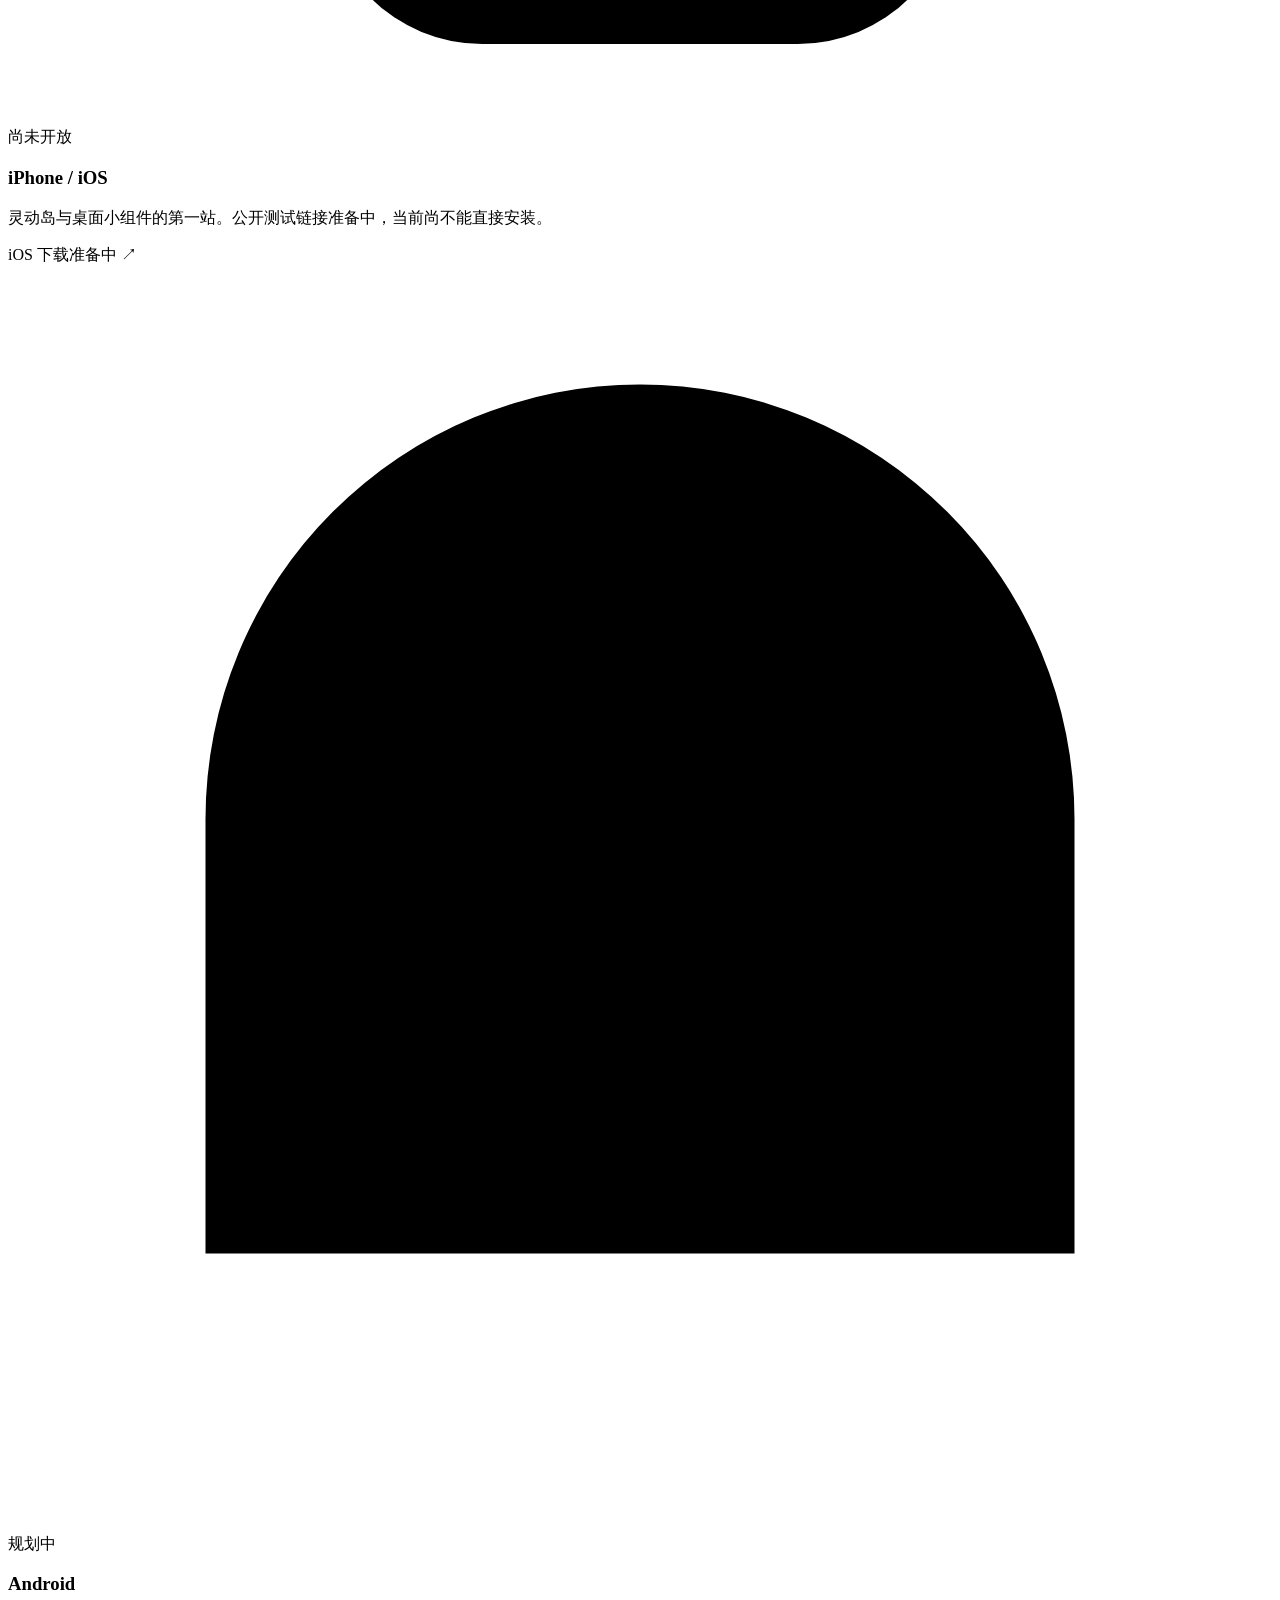
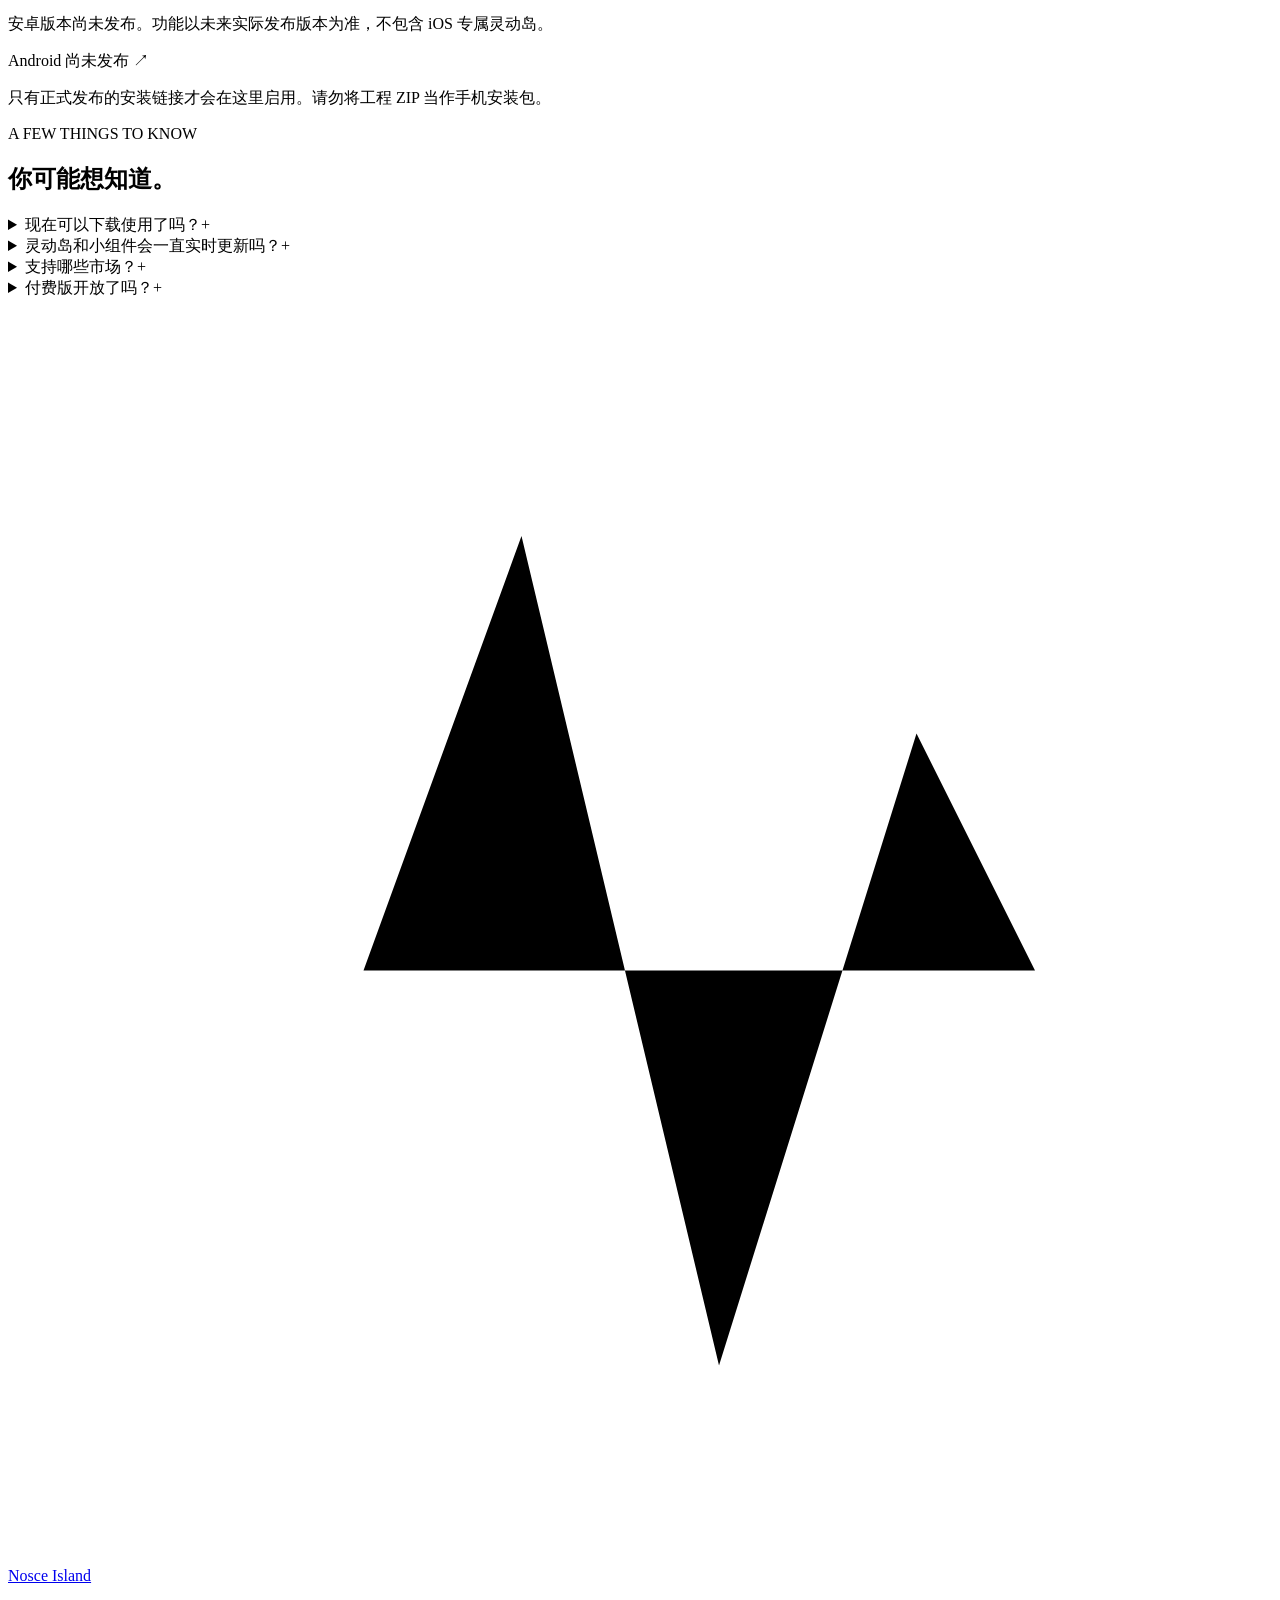
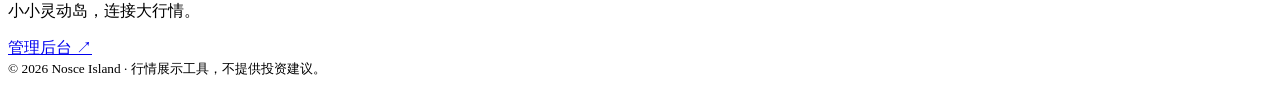
==== commit d4369d4d: "Show live public crypto prices across website demos with explicit dynamic simulation mode" ====
--- a/Server/nosce/public/index.html
+++ b/Server/nosce/public/index.html
@@ -5,7 +5,7 @@
 <title>Nosce Island — 行情，轻轻一瞥。</title>
 <meta name="description" content="将关注的行情放进灵动岛与主屏幕小组件。了解 Nosce Island 的自选轮播、价格配色和 iOS 下载状态。">
 <meta property="og:title" content="Nosce Island — 行情，轻轻一瞥。"><meta property="og:description" content="少一点切换，多一点从容。探索灵动岛与桌面小组件。"><meta property="og:type" content="website">
-<link rel="icon" href="/site-assets/mark.svg" type="image/svg+xml"><link rel="stylesheet" href="/site-assets/site.css?v=1"><script src="/site-assets/site.js?v=1" defer></script>
+<link rel="icon" href="/site-assets/mark.svg" type="image/svg+xml"><link rel="stylesheet" href="/site-assets/site.css?v=2"><script src="/site-assets/market-feed.js?v=2" defer></script><script src="/site-assets/site.js?v=2" defer></script>
 </head>
 <body>
 <a class="skip" href="#main">跳转到内容</a>
@@ -15,14 +15,14 @@
 <div class="hero-copy"><p class="eyebrow"><span class="status-dot"></span> LESS SWITCHING. MORE LIVING.</p><h1 id="hero-title">行情，<br>轻轻<span class="serif">一瞥。</span></h1><p class="hero-description">把关注的变化，留在视线里。<br>灵动岛与桌面小组件，让盯盘从容一点。</p><div class="hero-actions"><a class="button primary" href="#download"><svg viewBox="0 0 24 24" aria-hidden="true"><path d="M12 3v12m-4-4 4 4 4-4M5 16v4h14v-4"/></svg>获取 Nosce Island</a><a class="text-link" href="#experience">先体验一下 <span aria-hidden="true">↓</span></a></div><p class="availability">iOS 测试准备中 <span>／</span> Android 规划中</p><div class="hero-index"><span>01 — 看行情，也看生活。</span><span aria-hidden="true">↘</span></div></div>
 <div class="hero-stage" id="experience"><div class="stage-label"><span>YOUR MARKET. YOUR ISLAND.</span><span>交互演示</span></div>
 <div class="phone" aria-label="模拟 iPhone 灵动岛体验"><div class="phone-screen"><div class="phone-status"><span>9:41</span><span class="system-icons" aria-label="网络与电池">▥ ◒ ▰</span></div>
-<button class="island" id="island" aria-expanded="false" aria-label="展开 BTC 灵动岛演示；点击固定"><span class="island-compact"><svg viewBox="0 0 32 32" aria-hidden="true"><path d="M3 17h6l4-11 5 21 5-16 3 6h4"/></svg><b data-symbol>BTC</b><span data-price>$78,382.00</span></span><span class="island-expanded" aria-hidden="true"><span class="expanded-label">NOSCE ISLAND <span>示例行情</span></span><span class="expanded-price"><b data-symbol>BTC</b><strong data-price>$78,382.00</strong></span><span class="expanded-bottom"><span>自选 · 逐个呈现</span><span id="island-change">+1.03%</span></span><svg class="sparkline" viewBox="0 0 300 44" aria-hidden="true"><path d="M0 34 18 34 25 23 38 28 55 19 70 25 90 15 108 19 130 11 146 17 166 9 183 18 199 12 218 17 237 5 252 13 271 7 285 11 300 2"/></svg></span></button>
+<button class="island" id="island" aria-expanded="false" aria-label="展开 BTC 灵动岛演示；点击固定"><span class="island-compact"><svg viewBox="0 0 32 32" aria-hidden="true"><path d="M3 17h6l4-11 5 21 5-16 3 6h4"/></svg><b data-symbol>BTC</b><span data-price>—</span></span><span class="island-expanded" aria-hidden="true"><span class="expanded-label">NOSCE ISLAND <span id="island-source">连接中</span></span><span class="expanded-price"><b data-symbol>BTC</b><strong data-price>—</strong></span><span class="expanded-bottom"><span id="island-basis">合约 · 标记价格</span><span id="island-change">—</span></span><svg class="sparkline" id="island-chart" viewBox="0 0 300 44" aria-hidden="true"><path d=""/></svg></span></button>
 <div class="lock-clock"><span>星期三，11 月 4 日</span><strong>9:41</strong></div><div class="wallpaper-orbit orbit-one"></div><div class="wallpaper-orbit orbit-two"></div><div class="lock-note"><span class="small-wave">⌁</span><p>重要的变化，<br>不必占满整个屏幕。</p></div><div class="phone-bottom"><span>◉</span><span>⌘</span></div><div class="home-indicator"></div></div></div>
-<div class="asset-switch" role="group" aria-label="选择演示资产"><button type="button" data-asset="BTC" aria-pressed="true">BTC</button><button type="button" data-asset="ETH" aria-pressed="false">ETH</button><button type="button" data-asset="SOL" aria-pressed="false">SOL</button></div><p class="demo-instruction" id="demo-instruction">悬停灵动岛展开 · 点击固定</p><button type="button" class="play-demo" id="demo-play" aria-pressed="false">播放轮播演示</button><p class="demo-note">示例数据与交互，非实时行情</p></div>
+<div class="asset-switch" role="group" aria-label="选择演示资产"><button type="button" data-asset="BTC" aria-pressed="true">BTC</button><button type="button" data-asset="ETH" aria-pressed="false">ETH</button><button type="button" data-asset="SOL" aria-pressed="false">SOL</button></div><p class="demo-instruction" id="demo-instruction">悬停灵动岛展开 · 点击固定</p><button type="button" class="play-demo" id="demo-play" aria-pressed="false">播放轮播演示</button><div class="feed-switch" role="group" aria-label="行情演示模式"><button type="button" data-feed-mode="live" aria-pressed="true">实时行情</button><button type="button" data-feed-mode="demo" aria-pressed="false">模拟演示</button></div><p class="demo-note" id="feed-status" role="status">正在连接 Hyperliquid 公开行情…</p></div>
 </section>
 <div class="feature-strip"><div class="wrap"><span><i>01</i> 灵动岛自选轮播</span><span><i>02</i> 三种尺寸小组件</span><span><i>03</i> 随心选择涨跌配色</span></div></div>
 <section class="section wrap island-story" aria-labelledby="island-title"><div class="section-intro"><p class="eyebrow">01 / STAY IN THE MOMENT</p><h2 id="island-title">一座小岛，<br>留给真正关注的事。</h2></div><div class="story-copy"><p>关注多个资产，也不需要把数字挤在一起。灵动岛逐个呈现自选行情，平时保持紧凑，需要更多信息时再展开。</p><div class="detail-line"><span>紧凑，刚刚好</span><p>保留资产名称与价格，把屏幕还给生活。</p></div><div class="detail-line"><span>信息有出处</span><p>在 App 中查看行情来源与更新状态，分清新报价和旧快照。</p></div><p class="fine-print">后台更新依赖推送服务配置与 iOS 调度；不承诺持续秒级送达。</p></div></section>
-<section class="widgets-section" id="widgets" aria-labelledby="widgets-title"><div class="wrap widgets-layout"><div class="widget-copy"><p class="eyebrow">02 / A PLACE ON YOUR HOME SCREEN</p><h2 id="widgets-title">你的桌面，<br>你的行情视角。</h2><p>一眼看一个重点，或把自选放在一起。<br>小、中、大三种尺寸，自由安排。</p><div class="size-switch" role="group" aria-label="小组件尺寸"><button type="button" data-size="small" aria-pressed="false">小</button><button type="button" data-size="medium" aria-pressed="true">中</button><button type="button" data-size="large" aria-pressed="false">大</button></div><p class="widget-caption" id="widget-caption" aria-live="polite">中号 · 并排关注，信息恰到好处。</p><p class="fine-print">小组件为行情快照，刷新时机由 iOS 决定。</p></div><div class="widget-stage"><div class="widget-grid" aria-hidden="true"></div><article class="market-widget" data-size="medium" aria-label="中号小组件示例"><div class="widget-head"><span><svg viewBox="0 0 32 32" aria-hidden="true"><path d="M3 17h6l4-11 5 21 5-16 3 6h4"/></svg> NOSCE ISLAND</span><span>示例快照</span></div><div class="widget-values"><div class="widget-asset"><div class="asset-row"><b>BTC</b><strong>$78,382.00</strong></div><div class="asset-sub"><span>加密合约</span><span>+1.03%</span></div><svg viewBox="0 0 300 48" class="sparkline" aria-hidden="true"><path d="M0 39 18 36 30 40 48 27 68 34 89 20 109 26 132 16 156 22 180 9 206 17 230 6 254 13 278 4 300 10"/></svg></div><div class="widget-asset secondary"><div class="asset-row"><b>ETH</b><strong>$2,684.30</strong></div><div class="asset-sub"><span>加密合约</span><span>+0.86%</span></div><svg viewBox="0 0 300 48" class="sparkline" aria-hidden="true"><path d="M0 35 18 39 30 28 48 34 68 24 89 31 109 19 132 25 156 13 180 21 206 9 230 14 254 5 278 12 300 3"/></svg></div><div class="widget-asset tertiary"><div class="asset-row"><b>SOL</b><strong>$93.18</strong></div><div class="asset-sub"><span>加密合约</span><span>+2.17%</span></div></div></div><div class="widget-footer">行情快照 <span>示例 · 09:41</span></div></article><span class="stage-coordinate">DESIGNED TO FIT YOUR DAY.</span></div></div></section>
-<section class="section wrap preferences" aria-labelledby="preferences-title"><div class="preferences-preview"><div class="preview-toolbar"><span>我的自选</span><span>03 个资产</span></div><div class="quote-row"><span class="coin-icon">₿</span><div><b>Bitcoin</b><small>BTC · 加密合约</small></div><div class="quote-value positive"><strong>$78,382.00</strong><small>+1.03%</small></div></div><div class="quote-row"><span class="coin-icon eth">Ξ</span><div><b>Ethereum</b><small>ETH · 加密合约</small></div><div class="quote-value negative"><strong>$2,684.30</strong><small>−0.86%</small></div></div><div class="quote-row"><span class="coin-icon sol">≋</span><div><b>Solana</b><small>SOL · 加密合约</small></div><div class="quote-value positive"><strong>$93.18</strong><small>+2.17%</small></div></div><div class="preview-footer"><span>示例数据 · 非实时行情</span><span aria-hidden="true">⌁</span></div></div><div class="preferences-copy"><p class="eyebrow">03 / MAKE IT FEEL LIKE YOU</p><h2 id="preferences-title">涨跌有颜色，<br>习惯由你定。</h2><p>低饱和的薄荷绿与柔和红，<br>看得清变化，也看得舒服。</p><div class="color-switch" role="group" aria-label="体验涨跌配色"><button type="button" data-colors="green-up" aria-pressed="true"><span class="color-dot green"></span>绿涨红跌</button><button type="button" data-colors="red-up" aria-pressed="false"><span class="color-dot red"></span>红涨绿跌</button></div><p class="fine-print">点击切换，预览你的配色习惯。</p></div></section>
+<section class="widgets-section" id="widgets" aria-labelledby="widgets-title"><div class="wrap widgets-layout"><div class="widget-copy"><p class="eyebrow">02 / A PLACE ON YOUR HOME SCREEN</p><h2 id="widgets-title">你的桌面，<br>你的行情视角。</h2><p>一眼看一个重点，或把自选放在一起。<br>小、中、大三种尺寸，自由安排。</p><div class="size-switch" role="group" aria-label="小组件尺寸"><button type="button" data-size="small" aria-pressed="false">小</button><button type="button" data-size="medium" aria-pressed="true">中</button><button type="button" data-size="large" aria-pressed="false">大</button></div><p class="widget-caption" id="widget-caption" aria-live="polite">中号 · 并排关注，信息恰到好处。</p><p class="fine-print">小组件为行情快照，刷新时机由 iOS 决定。</p></div><div class="widget-stage"><div class="widget-grid" aria-hidden="true"></div><article class="market-widget" data-size="medium" aria-label="中号小组件示例"><div class="widget-head"><span><svg viewBox="0 0 32 32" aria-hidden="true"><path d="M3 17h6l4-11 5 21 5-16 3 6h4"/></svg> NOSCE ISLAND</span><span id="widget-source">连接中</span></div><div class="widget-values"><div class="widget-asset"><div class="asset-row"><b>BTC</b><strong data-widget-price="BTC">—</strong></div><div class="asset-sub"><span>合约 · 标记价</span><span data-widget-change="BTC">—</span></div><svg viewBox="0 0 300 48" class="sparkline" aria-hidden="true"><path d=""/></svg></div><div class="widget-asset secondary"><div class="asset-row"><b>ETH</b><strong data-widget-price="ETH">—</strong></div><div class="asset-sub"><span>合约 · 标记价</span><span data-widget-change="ETH">—</span></div><svg viewBox="0 0 300 48" class="sparkline" aria-hidden="true"><path d=""/></svg></div><div class="widget-asset tertiary"><div class="asset-row"><b>SOL</b><strong data-widget-price="SOL">—</strong></div><div class="asset-sub"><span>合约 · 标记价</span><span data-widget-change="SOL">—</span></div></div></div><div class="widget-footer"><span>官网交互演示</span><span id="widget-received">等待行情</span></div></article><span class="stage-coordinate">DESIGNED TO FIT YOUR DAY.</span></div></div></section>
+<section class="section wrap preferences" aria-labelledby="preferences-title"><div class="preferences-preview"><div class="preview-toolbar"><span>我的自选</span><span>03 个资产</span></div><div class="quote-row"><span class="coin-icon">₿</span><div><b>Bitcoin</b><small>BTC · 加密合约</small></div><div class="quote-value positive"><strong data-list-price="BTC">—</strong><small data-list-change="BTC">—</small></div></div><div class="quote-row"><span class="coin-icon eth">Ξ</span><div><b>Ethereum</b><small>ETH · 加密合约</small></div><div class="quote-value negative"><strong data-list-price="ETH">—</strong><small data-list-change="ETH">—</small></div></div><div class="quote-row"><span class="coin-icon sol">≋</span><div><b>Solana</b><small>SOL · 加密合约</small></div><div class="quote-value positive"><strong data-list-price="SOL">—</strong><small data-list-change="SOL">—</small></div></div><div class="preview-footer"><span id="list-source">正在接入公开行情</span><span aria-hidden="true">⌁</span></div></div><div class="preferences-copy"><p class="eyebrow">03 / MAKE IT FEEL LIKE YOU</p><h2 id="preferences-title">涨跌有颜色，<br>习惯由你定。</h2><p>低饱和的薄荷绿与柔和红，<br>看得清变化，也看得舒服。</p><div class="color-switch" role="group" aria-label="体验涨跌配色"><button type="button" data-colors="green-up" aria-pressed="true"><span class="color-dot green"></span>绿涨红跌</button><button type="button" data-colors="red-up" aria-pressed="false"><span class="color-dot red"></span>红涨绿跌</button></div><p class="fine-print">点击切换，预览你的配色习惯。</p></div></section>
 <section class="download-section" id="download" aria-labelledby="download-title"><div class="wrap"><div class="download-heading"><div><p class="eyebrow">A LITTLE ISLAND. A CLEARER DAY.</p><h2 id="download-title">让关注，<br>轻一点。</h2></div><p>Nosce Island 正在打磨中。<br>各平台的公开下载状态，以这里为准。</p></div><div class="download-grid"><article class="download-card"><div class="platform-top"><svg viewBox="0 0 32 32" aria-hidden="true"><rect x="8" y="2" width="16" height="28" rx="4"/><path d="M13 6h6m-5 20h4"/></svg><span id="ios-status" class="release-tag">尚未开放</span></div><h3>iPhone / iOS</h3><p id="ios-description">灵动岛与桌面小组件的第一站。公开测试链接准备中，当前尚不能直接安装。</p><a id="ios-download" class="button platform-download" aria-disabled="true">iOS 下载准备中 <span aria-hidden="true">↗</span></a></article><article class="download-card"><div class="platform-top"><svg viewBox="0 0 32 32" aria-hidden="true"><path d="m10 6-3-4m15 4 3-4M5 14a11 11 0 0 1 22 0Zm0 0v11h22V14M11 25v5m10-5v5M1 16v7m30-7v7"/><circle cx="11" cy="10" r=".6"/><circle cx="21" cy="10" r=".6"/></svg><span id="android-status" class="release-tag">规划中</span></div><h3>Android</h3><p id="android-description">安卓版本尚未发布。功能以未来实际发布版本为准，不包含 iOS 专属灵动岛。</p><a id="android-download" class="button platform-download" aria-disabled="true">Android 尚未发布 <span aria-hidden="true">↗</span></a></article></div><p class="download-note" id="download-note" role="status">只有正式发布的安装链接才会在这里启用。请勿将工程 ZIP 当作手机安装包。</p><noscript><p>请启用 JavaScript 查看最新下载状态。</p></noscript></div></section>
 <section class="section wrap faq" id="questions" aria-labelledby="faq-title"><div><p class="eyebrow">A FEW THINGS TO KNOW</p><h2 id="faq-title">你可能想知道。</h2></div><div class="faq-items"><details><summary>现在可以下载使用了吗？<span aria-hidden="true">+</span></summary><p>目前处于开发测试阶段。可用的 App Store、TestFlight 或安卓安装链接会在上方下载区启用；未启用时代表尚未公开发布。</p></details><details><summary>灵动岛和小组件会一直实时更新吗？<span aria-hidden="true">+</span></summary><p>App 前台可以接收行情更新。离开 App 后，灵动岛更新依赖后台推送与 iOS 调度；小组件展示行情快照，两者都不能保证每秒更新。报价应结合来源、成交时间及更新状态判断。</p></details><details><summary>支持哪些市场？<span aria-hidden="true">+</span></summary><p>当前主要支持 Hyperliquid 与 Binance 的加密合约行情。美股 Alpaca IEX 接入仅限指定用户个人测试，尚未向公众开放；港股暂不支持。</p></details><details><summary>付费版开放了吗？<span aria-hidden="true">+</span></summary><p>购买服务暂未公开开放。价格、订阅权益与适用范围将在正式上线前公布，以 App 内实际展示为准。</p></details></div></section>
 </main>
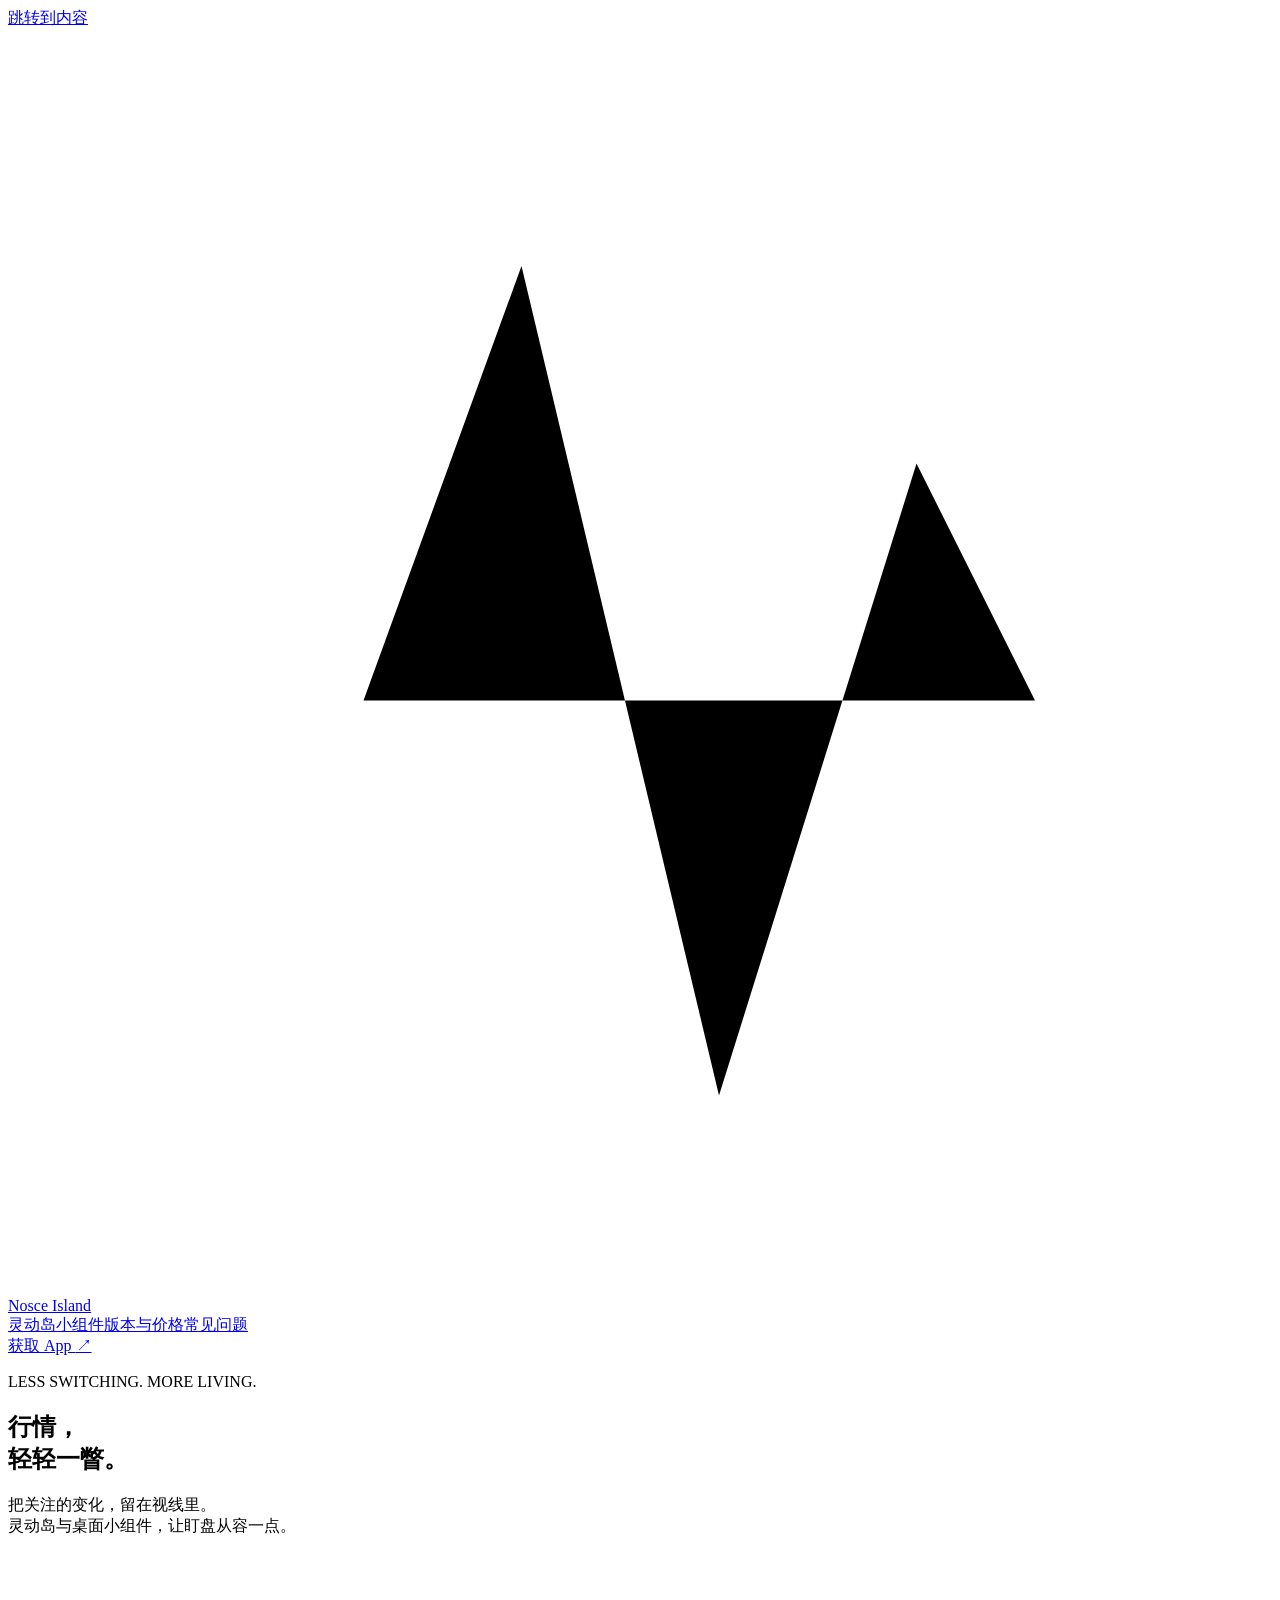
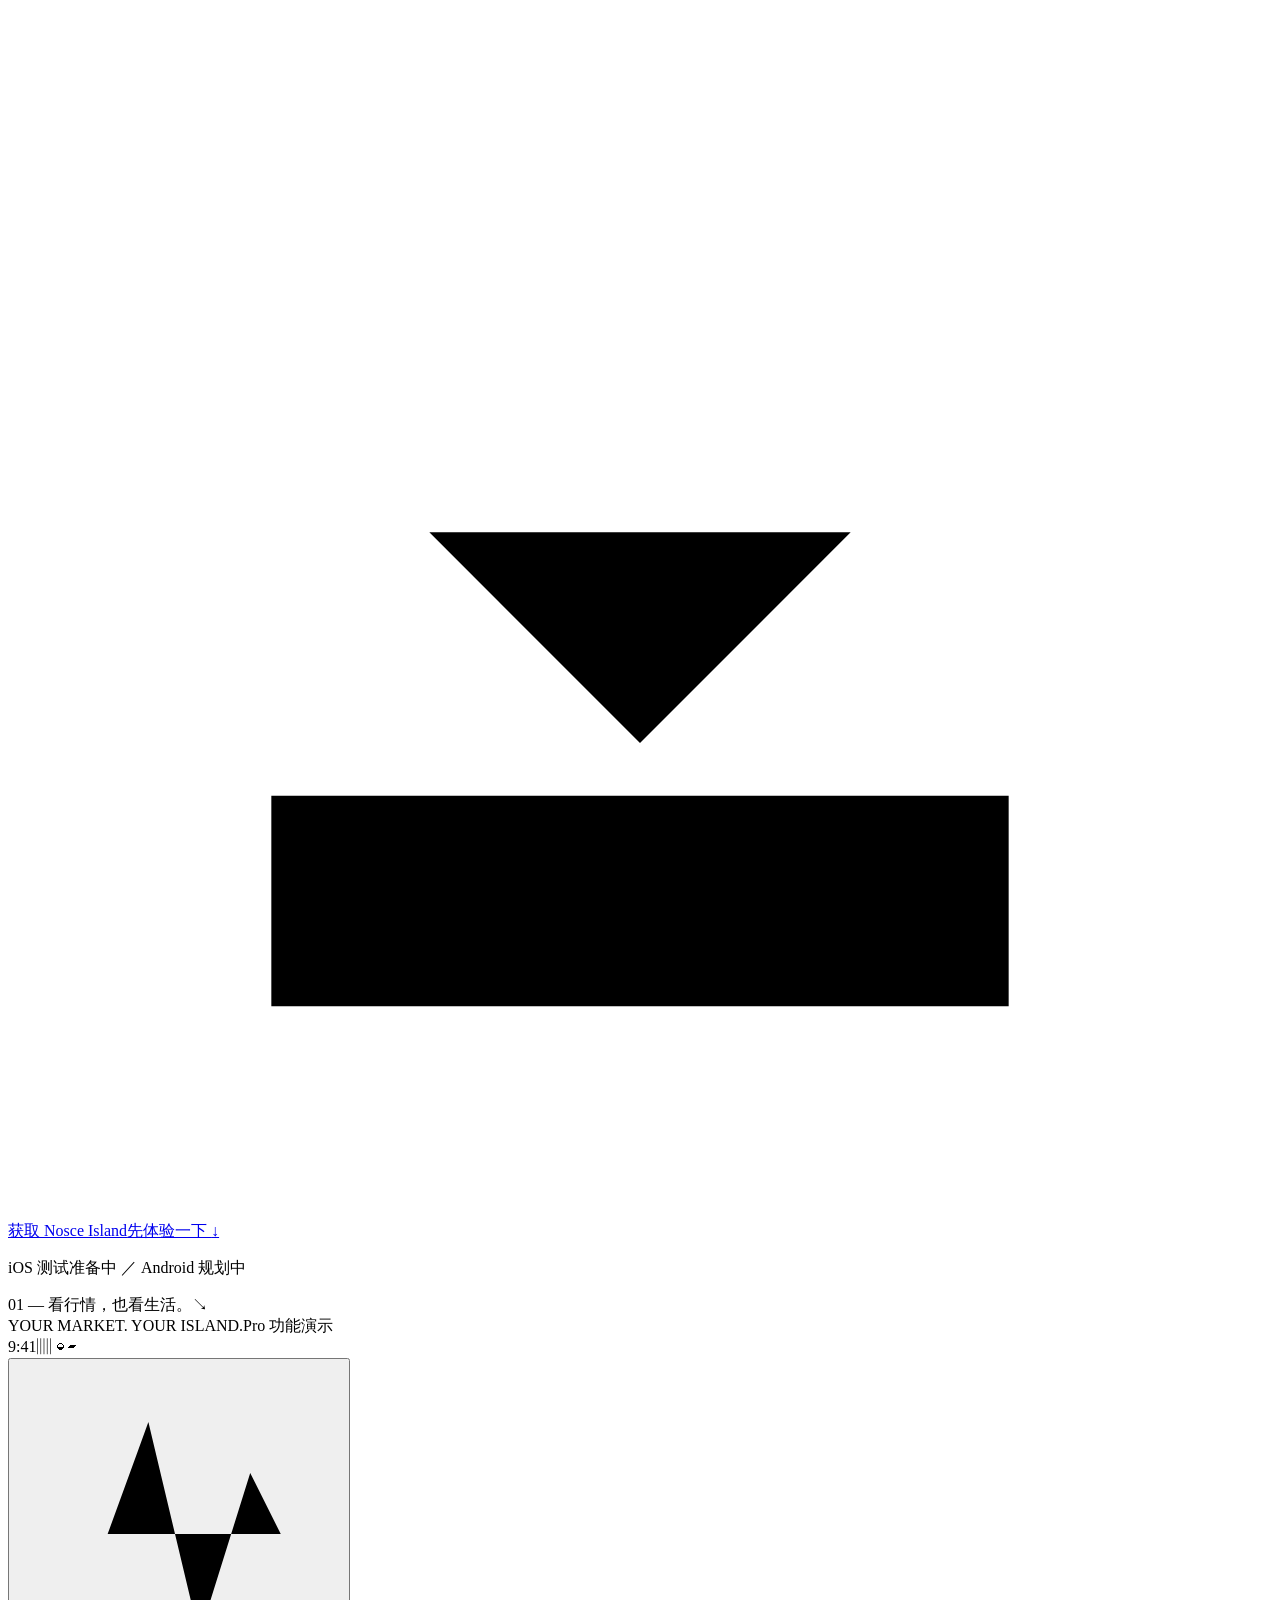
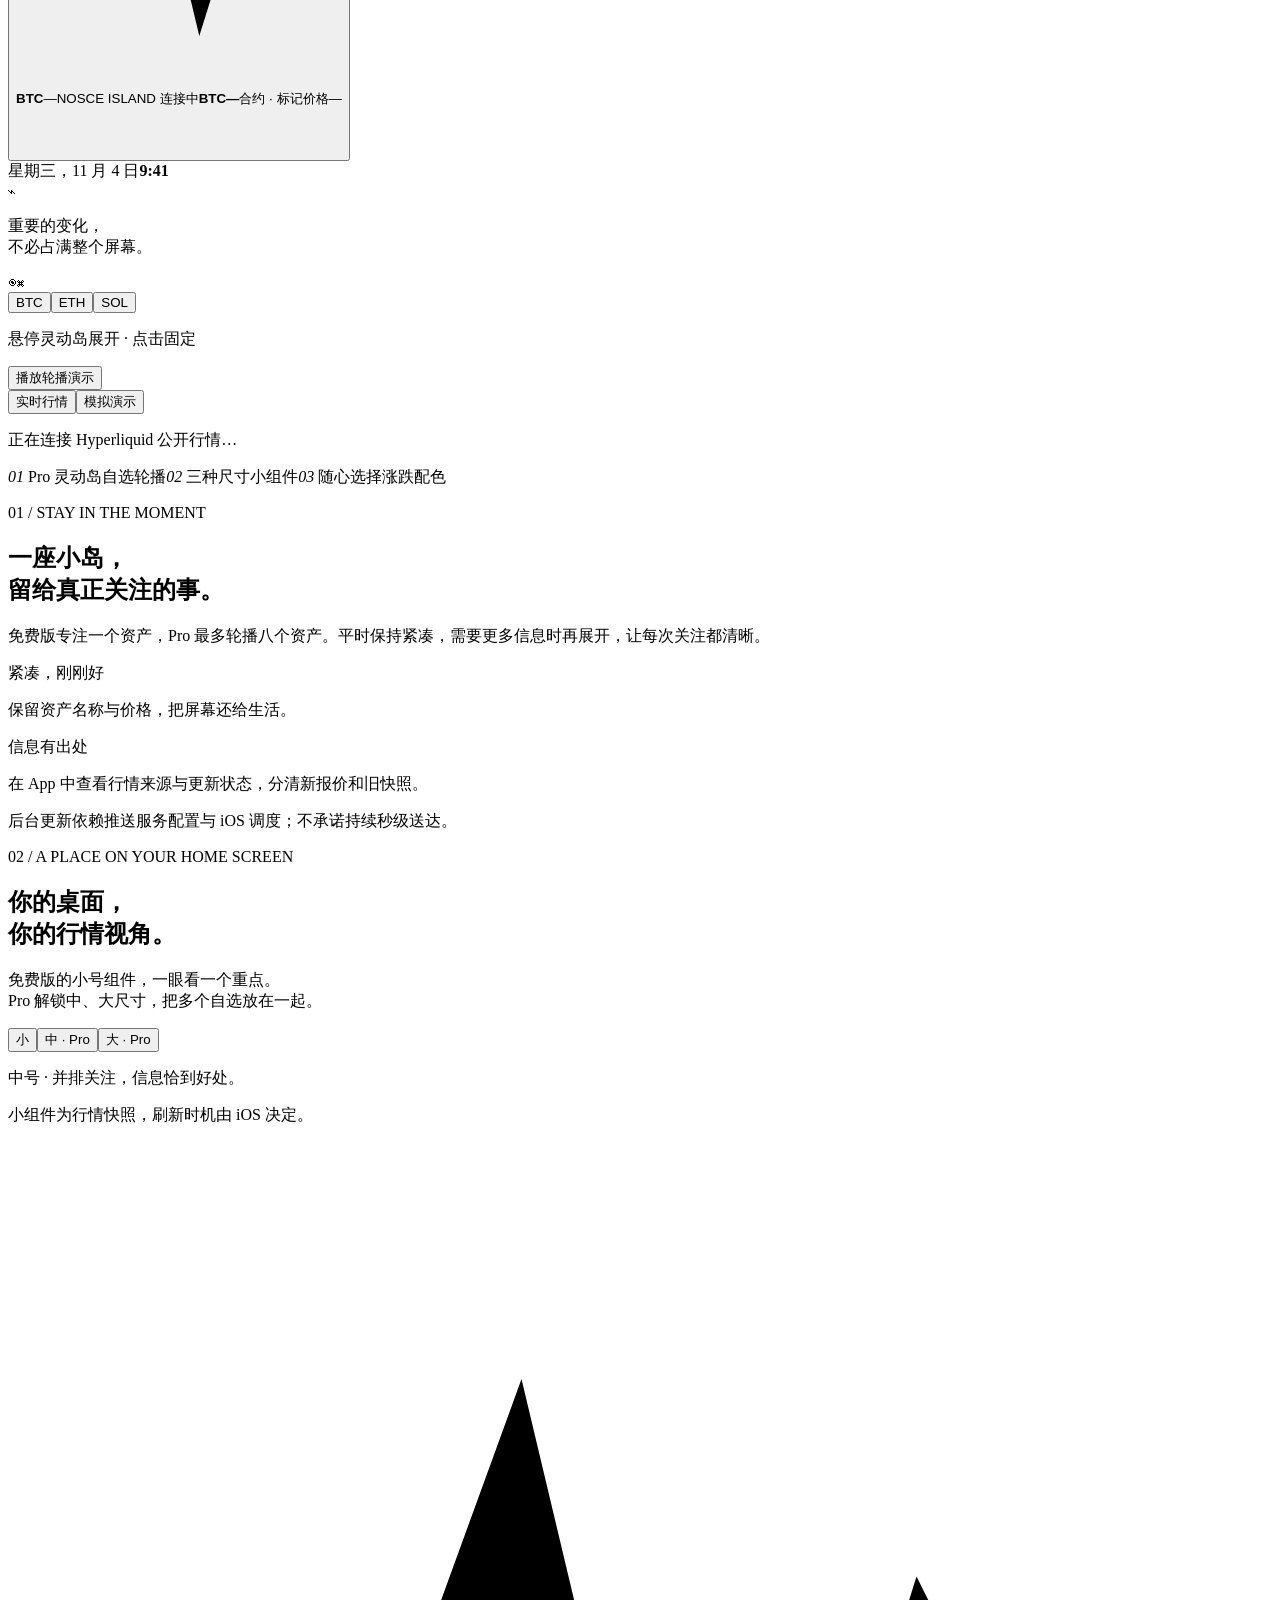
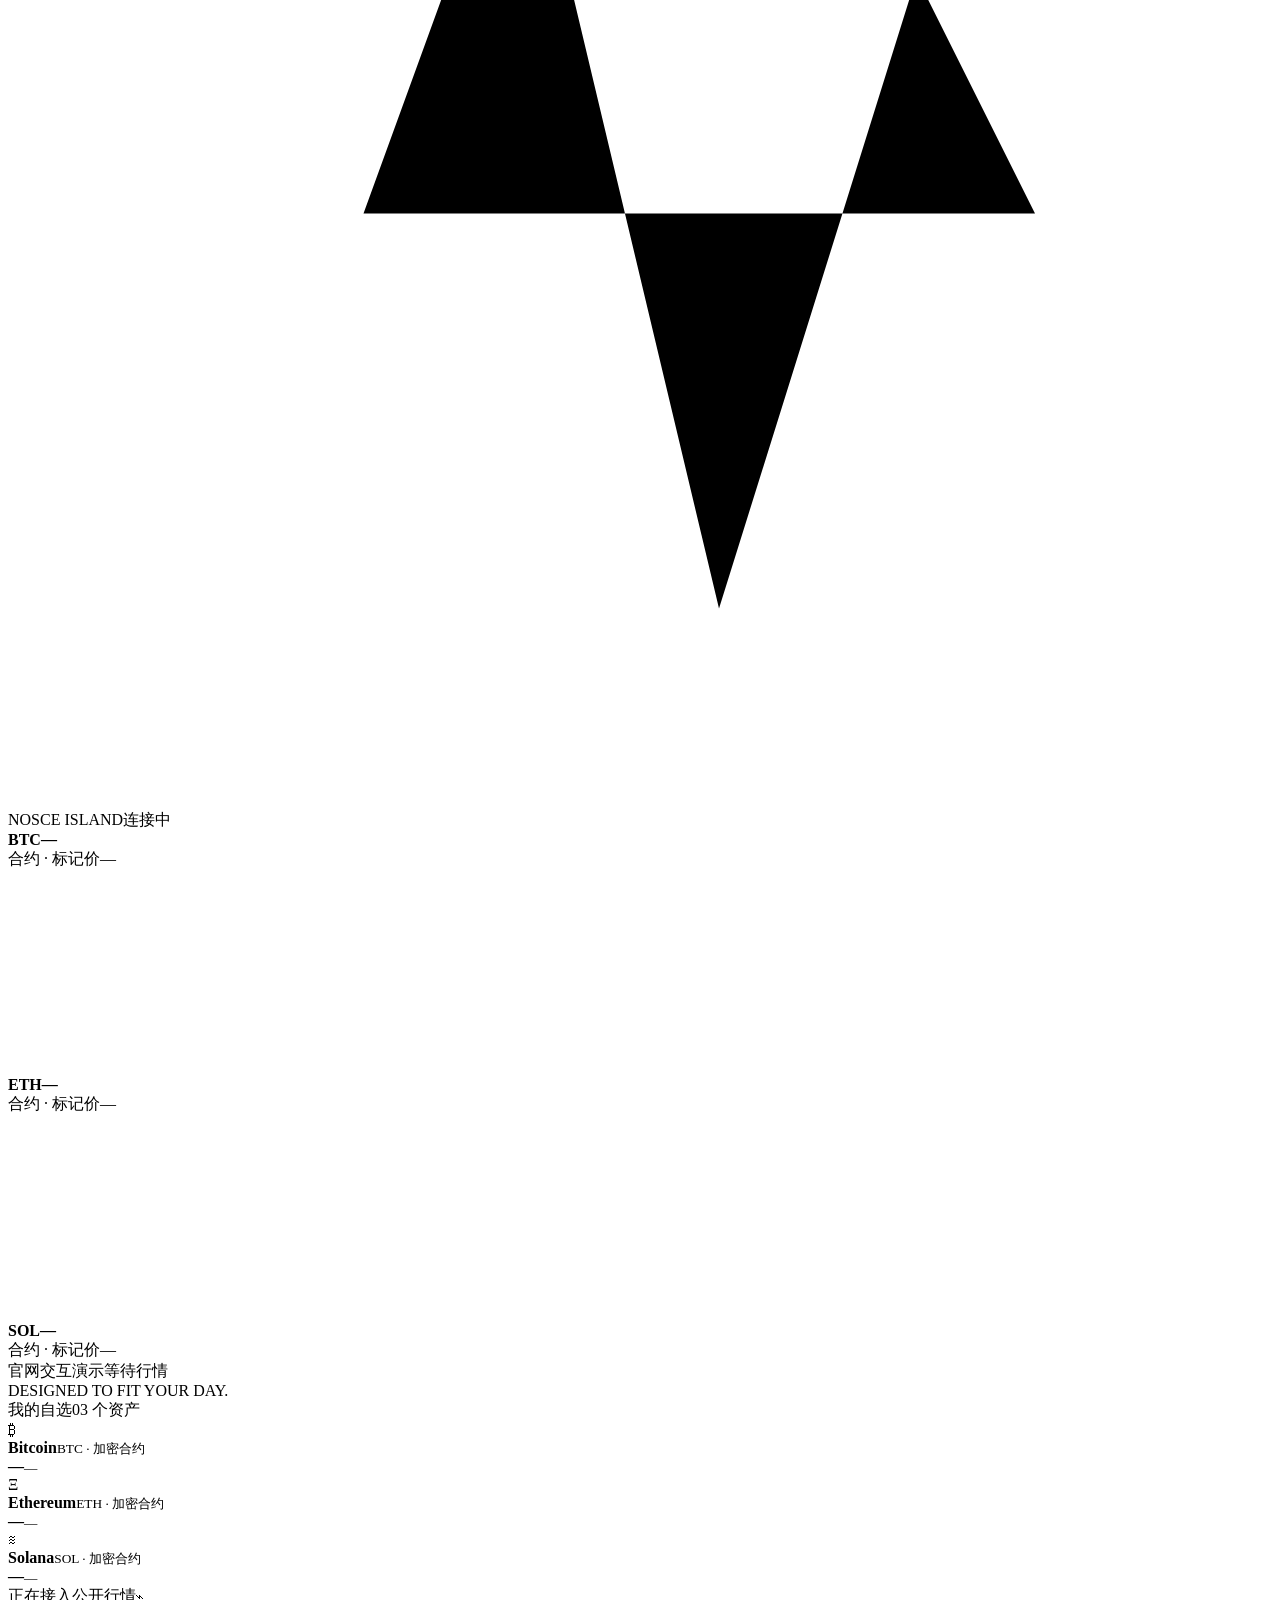
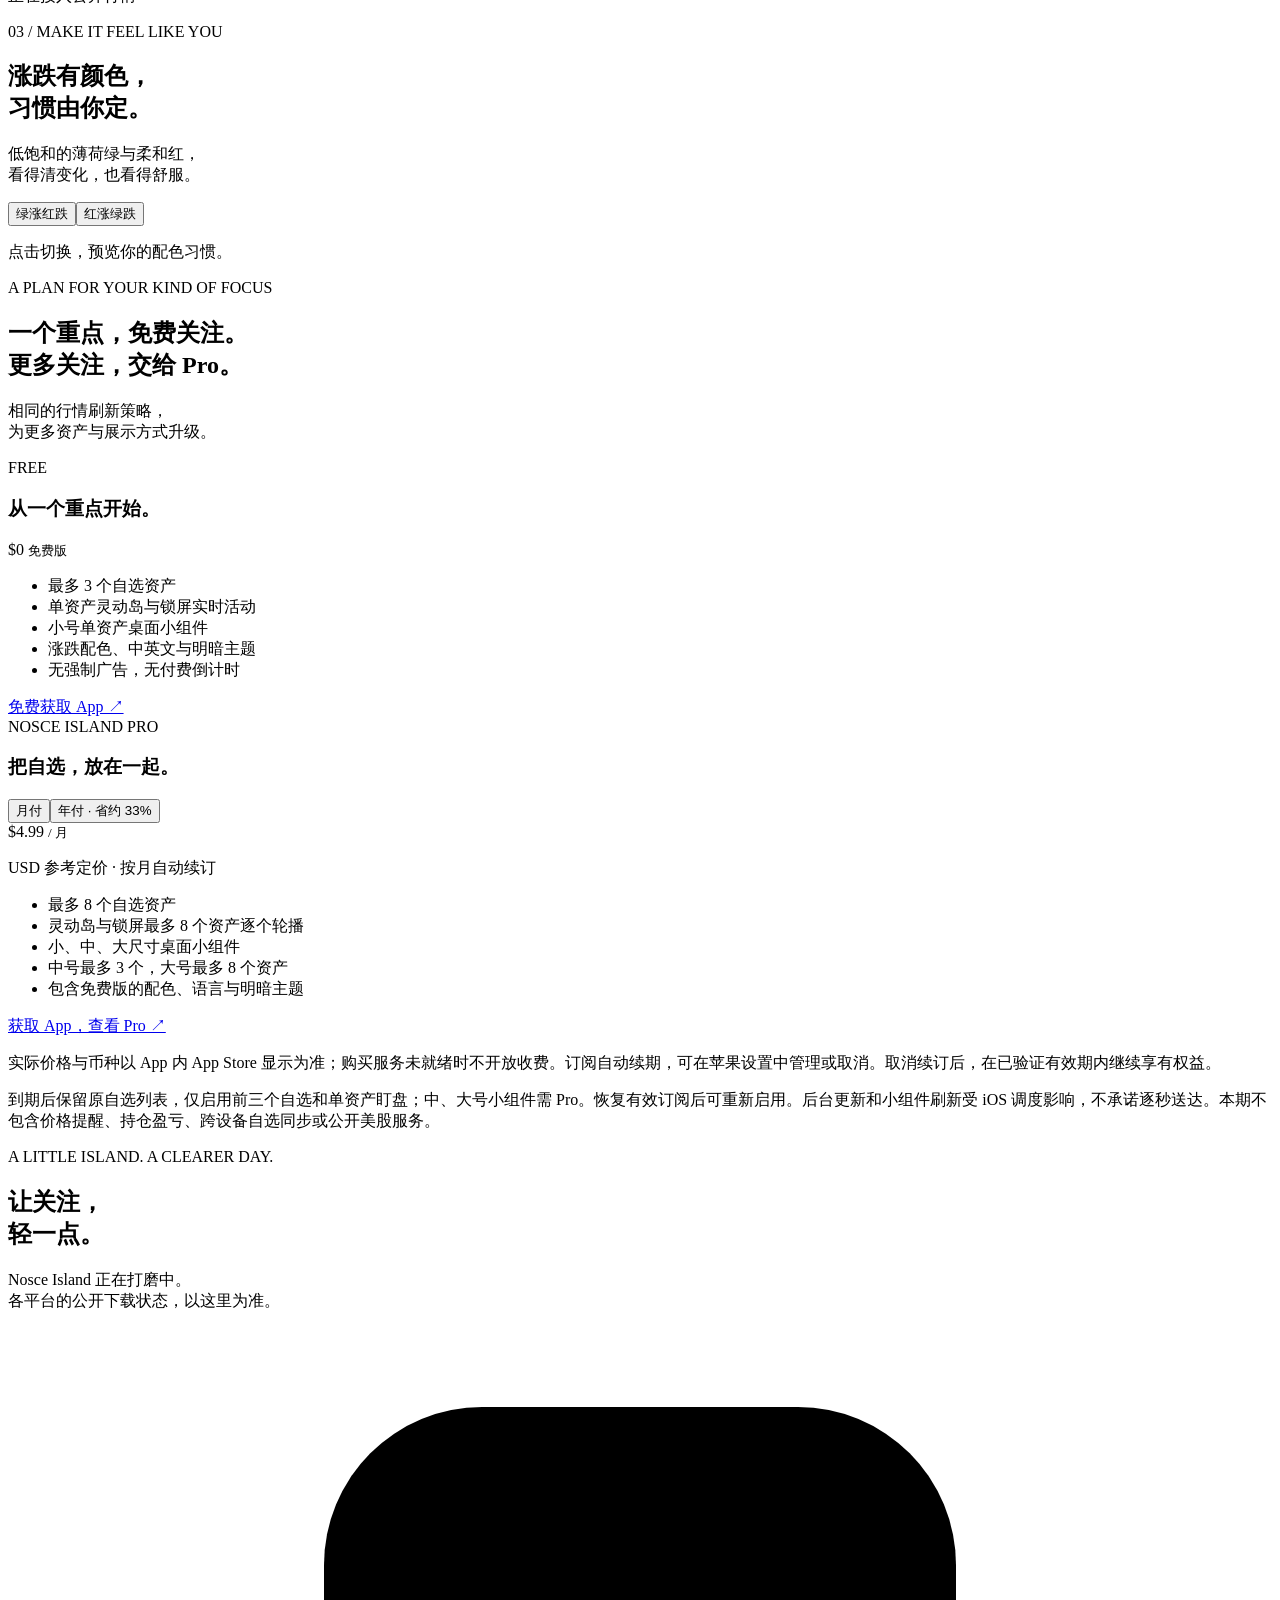
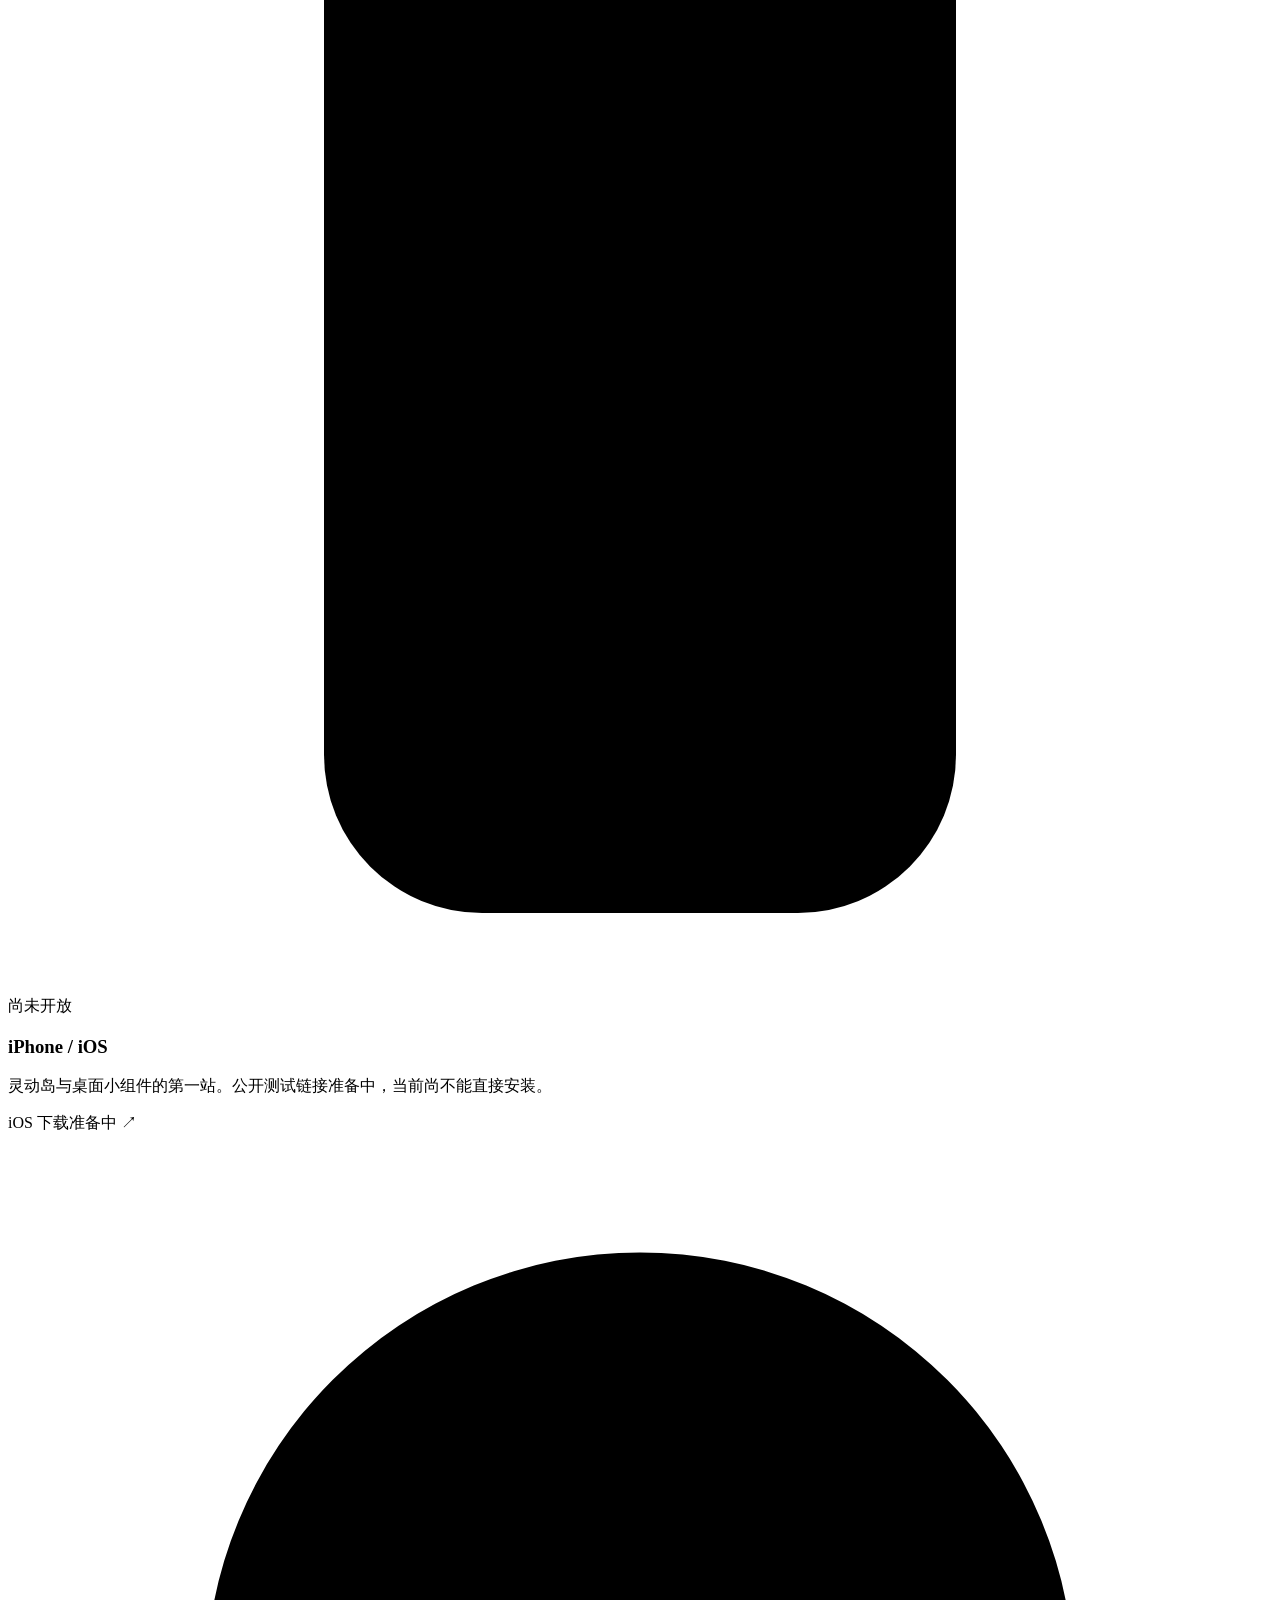
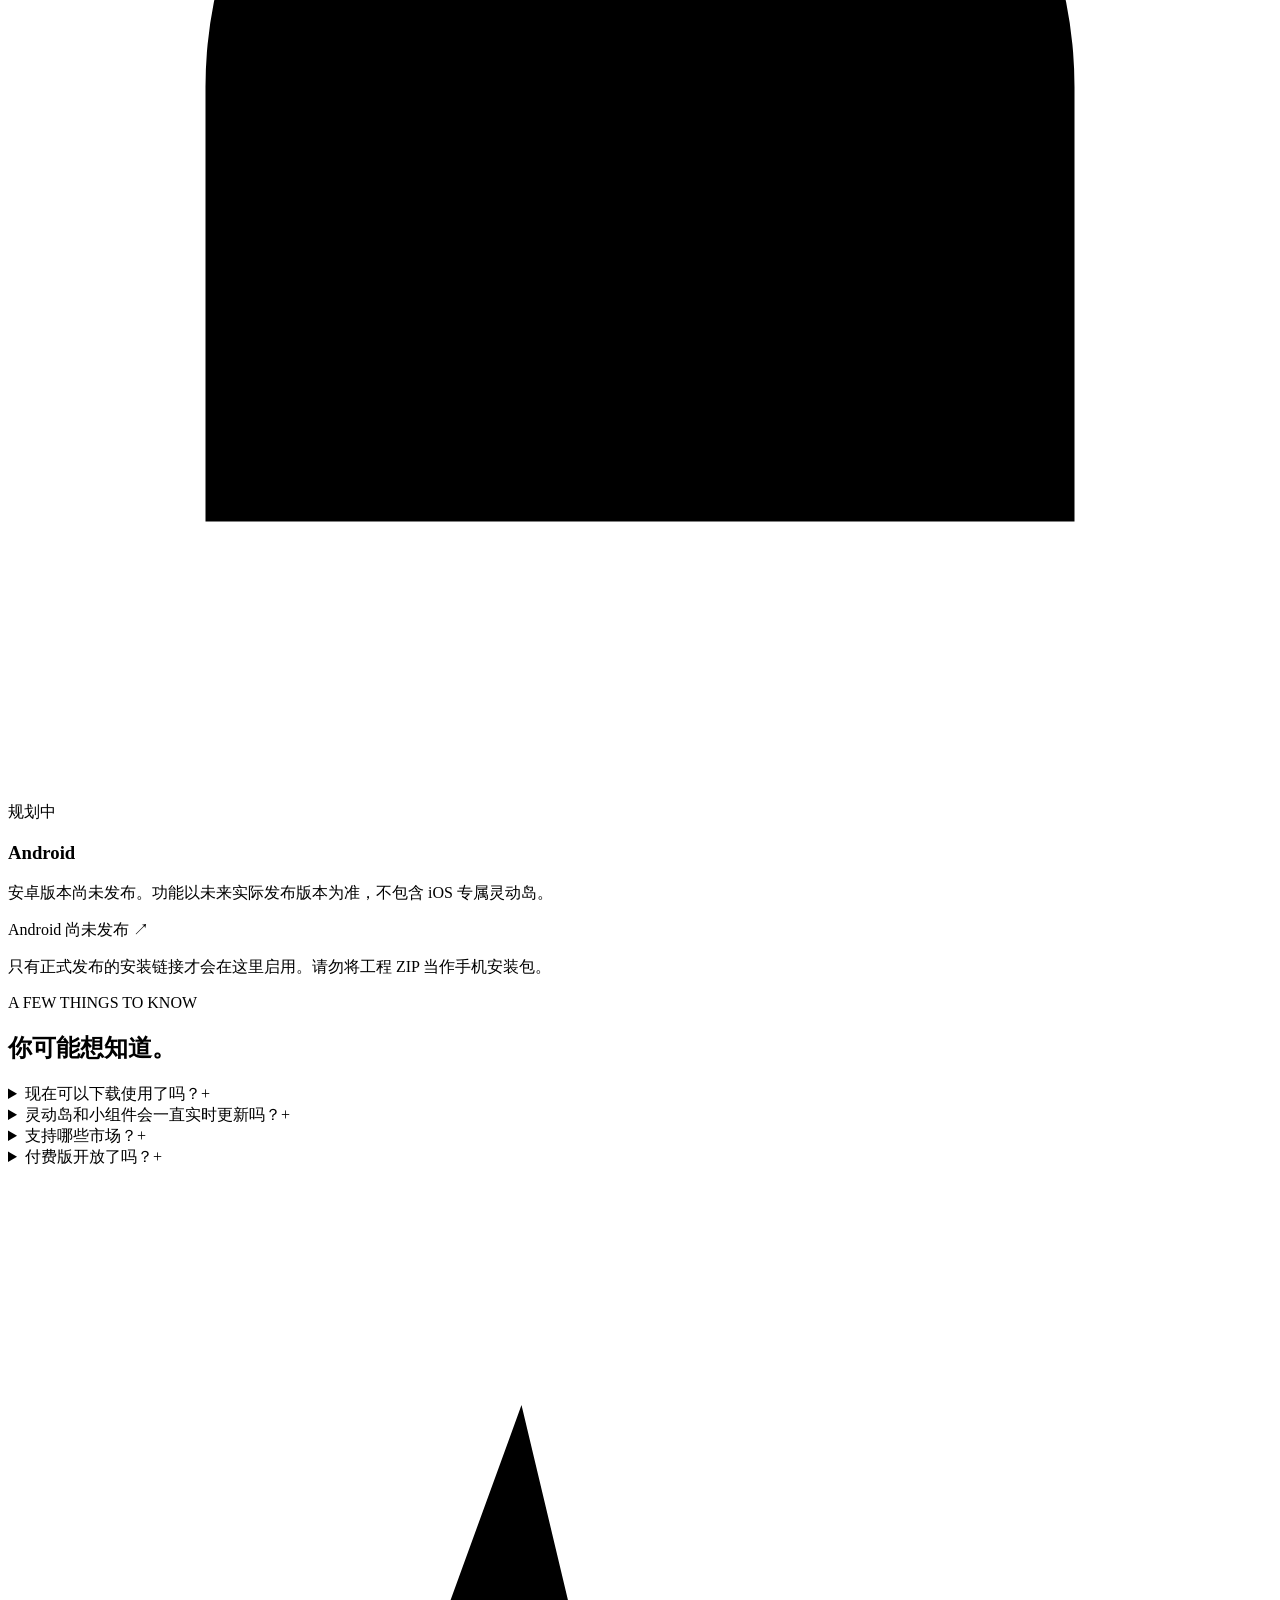
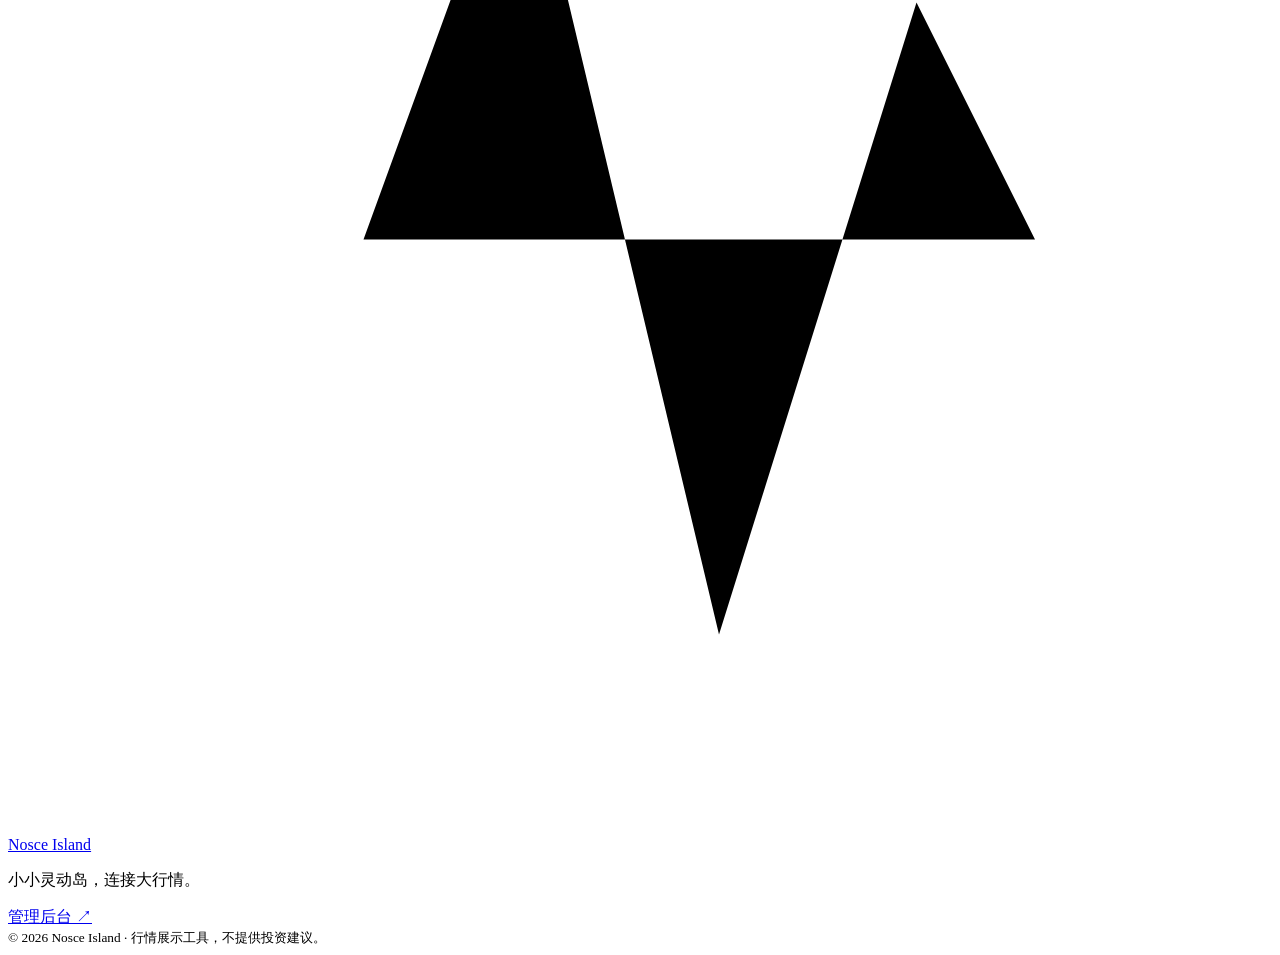
==== commit 538ee260: "Implement Free and Pro access across iOS, widgets, backend, admin and website (0.8.0)" ====
--- a/Server/nosce/public/index.html
+++ b/Server/nosce/public/index.html
@@ -5,26 +5,27 @@
 <title>Nosce Island — 行情，轻轻一瞥。</title>
 <meta name="description" content="将关注的行情放进灵动岛与主屏幕小组件。了解 Nosce Island 的自选轮播、价格配色和 iOS 下载状态。">
 <meta property="og:title" content="Nosce Island — 行情，轻轻一瞥。"><meta property="og:description" content="少一点切换，多一点从容。探索灵动岛与桌面小组件。"><meta property="og:type" content="website">
-<link rel="icon" href="/site-assets/mark.svg" type="image/svg+xml"><link rel="stylesheet" href="/site-assets/site.css?v=2"><script src="/site-assets/market-feed.js?v=2" defer></script><script src="/site-assets/site.js?v=2" defer></script>
+<link rel="icon" href="/site-assets/mark.svg" type="image/svg+xml"><link rel="stylesheet" href="/site-assets/site.css?v=3"><script src="/site-assets/market-feed.js?v=3" defer></script><script src="/site-assets/site.js?v=3" defer></script>
 </head>
 <body>
 <a class="skip" href="#main">跳转到内容</a>
-<header class="nav wrap"><a class="brand" href="#" aria-label="Nosce Island 首页"><span class="brand-mark"><svg viewBox="0 0 32 32" aria-hidden="true"><path d="M3 17h6l4-11 5 21 5-16 3 6h4"/></svg></span>Nosce Island</a><nav aria-label="主导航"><a href="#experience">灵动岛</a><a href="#widgets">小组件</a><a href="#questions">常见问题</a></nav><a class="nav-download" href="#download">获取 App <span aria-hidden="true">↗</span></a></header>
+<header class="nav wrap"><a class="brand" href="#" aria-label="Nosce Island 首页"><span class="brand-mark"><svg viewBox="0 0 32 32" aria-hidden="true"><path d="M3 17h6l4-11 5 21 5-16 3 6h4"/></svg></span>Nosce Island</a><nav aria-label="主导航"><a href="#experience">灵动岛</a><a href="#widgets">小组件</a><a href="#pricing">版本与价格</a><a href="#questions">常见问题</a></nav><a class="nav-download" href="#download">获取 App <span aria-hidden="true">↗</span></a></header>
 <main id="main">
 <section class="hero wrap" aria-labelledby="hero-title">
 <div class="hero-copy"><p class="eyebrow"><span class="status-dot"></span> LESS SWITCHING. MORE LIVING.</p><h1 id="hero-title">行情，<br>轻轻<span class="serif">一瞥。</span></h1><p class="hero-description">把关注的变化，留在视线里。<br>灵动岛与桌面小组件，让盯盘从容一点。</p><div class="hero-actions"><a class="button primary" href="#download"><svg viewBox="0 0 24 24" aria-hidden="true"><path d="M12 3v12m-4-4 4 4 4-4M5 16v4h14v-4"/></svg>获取 Nosce Island</a><a class="text-link" href="#experience">先体验一下 <span aria-hidden="true">↓</span></a></div><p class="availability">iOS 测试准备中 <span>／</span> Android 规划中</p><div class="hero-index"><span>01 — 看行情，也看生活。</span><span aria-hidden="true">↘</span></div></div>
-<div class="hero-stage" id="experience"><div class="stage-label"><span>YOUR MARKET. YOUR ISLAND.</span><span>交互演示</span></div>
+<div class="hero-stage" id="experience"><div class="stage-label"><span>YOUR MARKET. YOUR ISLAND.</span><span>Pro 功能演示</span></div>
 <div class="phone" aria-label="模拟 iPhone 灵动岛体验"><div class="phone-screen"><div class="phone-status"><span>9:41</span><span class="system-icons" aria-label="网络与电池">▥ ◒ ▰</span></div>
 <button class="island" id="island" aria-expanded="false" aria-label="展开 BTC 灵动岛演示；点击固定"><span class="island-compact"><svg viewBox="0 0 32 32" aria-hidden="true"><path d="M3 17h6l4-11 5 21 5-16 3 6h4"/></svg><b data-symbol>BTC</b><span data-price>—</span></span><span class="island-expanded" aria-hidden="true"><span class="expanded-label">NOSCE ISLAND <span id="island-source">连接中</span></span><span class="expanded-price"><b data-symbol>BTC</b><strong data-price>—</strong></span><span class="expanded-bottom"><span id="island-basis">合约 · 标记价格</span><span id="island-change">—</span></span><svg class="sparkline" id="island-chart" viewBox="0 0 300 44" aria-hidden="true"><path d=""/></svg></span></button>
 <div class="lock-clock"><span>星期三，11 月 4 日</span><strong>9:41</strong></div><div class="wallpaper-orbit orbit-one"></div><div class="wallpaper-orbit orbit-two"></div><div class="lock-note"><span class="small-wave">⌁</span><p>重要的变化，<br>不必占满整个屏幕。</p></div><div class="phone-bottom"><span>◉</span><span>⌘</span></div><div class="home-indicator"></div></div></div>
 <div class="asset-switch" role="group" aria-label="选择演示资产"><button type="button" data-asset="BTC" aria-pressed="true">BTC</button><button type="button" data-asset="ETH" aria-pressed="false">ETH</button><button type="button" data-asset="SOL" aria-pressed="false">SOL</button></div><p class="demo-instruction" id="demo-instruction">悬停灵动岛展开 · 点击固定</p><button type="button" class="play-demo" id="demo-play" aria-pressed="false">播放轮播演示</button><div class="feed-switch" role="group" aria-label="行情演示模式"><button type="button" data-feed-mode="live" aria-pressed="true">实时行情</button><button type="button" data-feed-mode="demo" aria-pressed="false">模拟演示</button></div><p class="demo-note" id="feed-status" role="status">正在连接 Hyperliquid 公开行情…</p></div>
 </section>
-<div class="feature-strip"><div class="wrap"><span><i>01</i> 灵动岛自选轮播</span><span><i>02</i> 三种尺寸小组件</span><span><i>03</i> 随心选择涨跌配色</span></div></div>
-<section class="section wrap island-story" aria-labelledby="island-title"><div class="section-intro"><p class="eyebrow">01 / STAY IN THE MOMENT</p><h2 id="island-title">一座小岛，<br>留给真正关注的事。</h2></div><div class="story-copy"><p>关注多个资产，也不需要把数字挤在一起。灵动岛逐个呈现自选行情，平时保持紧凑，需要更多信息时再展开。</p><div class="detail-line"><span>紧凑，刚刚好</span><p>保留资产名称与价格，把屏幕还给生活。</p></div><div class="detail-line"><span>信息有出处</span><p>在 App 中查看行情来源与更新状态，分清新报价和旧快照。</p></div><p class="fine-print">后台更新依赖推送服务配置与 iOS 调度；不承诺持续秒级送达。</p></div></section>
-<section class="widgets-section" id="widgets" aria-labelledby="widgets-title"><div class="wrap widgets-layout"><div class="widget-copy"><p class="eyebrow">02 / A PLACE ON YOUR HOME SCREEN</p><h2 id="widgets-title">你的桌面，<br>你的行情视角。</h2><p>一眼看一个重点，或把自选放在一起。<br>小、中、大三种尺寸，自由安排。</p><div class="size-switch" role="group" aria-label="小组件尺寸"><button type="button" data-size="small" aria-pressed="false">小</button><button type="button" data-size="medium" aria-pressed="true">中</button><button type="button" data-size="large" aria-pressed="false">大</button></div><p class="widget-caption" id="widget-caption" aria-live="polite">中号 · 并排关注，信息恰到好处。</p><p class="fine-print">小组件为行情快照，刷新时机由 iOS 决定。</p></div><div class="widget-stage"><div class="widget-grid" aria-hidden="true"></div><article class="market-widget" data-size="medium" aria-label="中号小组件示例"><div class="widget-head"><span><svg viewBox="0 0 32 32" aria-hidden="true"><path d="M3 17h6l4-11 5 21 5-16 3 6h4"/></svg> NOSCE ISLAND</span><span id="widget-source">连接中</span></div><div class="widget-values"><div class="widget-asset"><div class="asset-row"><b>BTC</b><strong data-widget-price="BTC">—</strong></div><div class="asset-sub"><span>合约 · 标记价</span><span data-widget-change="BTC">—</span></div><svg viewBox="0 0 300 48" class="sparkline" aria-hidden="true"><path d=""/></svg></div><div class="widget-asset secondary"><div class="asset-row"><b>ETH</b><strong data-widget-price="ETH">—</strong></div><div class="asset-sub"><span>合约 · 标记价</span><span data-widget-change="ETH">—</span></div><svg viewBox="0 0 300 48" class="sparkline" aria-hidden="true"><path d=""/></svg></div><div class="widget-asset tertiary"><div class="asset-row"><b>SOL</b><strong data-widget-price="SOL">—</strong></div><div class="asset-sub"><span>合约 · 标记价</span><span data-widget-change="SOL">—</span></div></div></div><div class="widget-footer"><span>官网交互演示</span><span id="widget-received">等待行情</span></div></article><span class="stage-coordinate">DESIGNED TO FIT YOUR DAY.</span></div></div></section>
+<div class="feature-strip"><div class="wrap"><span><i>01</i> Pro 灵动岛自选轮播</span><span><i>02</i> 三种尺寸小组件</span><span><i>03</i> 随心选择涨跌配色</span></div></div>
+<section class="section wrap island-story" aria-labelledby="island-title"><div class="section-intro"><p class="eyebrow">01 / STAY IN THE MOMENT</p><h2 id="island-title">一座小岛，<br>留给真正关注的事。</h2></div><div class="story-copy"><p>免费版专注一个资产，Pro 最多轮播八个资产。平时保持紧凑，需要更多信息时再展开，让每次关注都清晰。</p><div class="detail-line"><span>紧凑，刚刚好</span><p>保留资产名称与价格，把屏幕还给生活。</p></div><div class="detail-line"><span>信息有出处</span><p>在 App 中查看行情来源与更新状态，分清新报价和旧快照。</p></div><p class="fine-print">后台更新依赖推送服务配置与 iOS 调度；不承诺持续秒级送达。</p></div></section>
+<section class="widgets-section" id="widgets" aria-labelledby="widgets-title"><div class="wrap widgets-layout"><div class="widget-copy"><p class="eyebrow">02 / A PLACE ON YOUR HOME SCREEN</p><h2 id="widgets-title">你的桌面，<br>你的行情视角。</h2><p>免费版的小号组件，一眼看一个重点。<br>Pro 解锁中、大尺寸，把多个自选放在一起。</p><div class="size-switch" role="group" aria-label="小组件尺寸"><button type="button" data-size="small" aria-pressed="false">小</button><button type="button" data-size="medium" aria-pressed="true">中 · Pro</button><button type="button" data-size="large" aria-pressed="false">大 · Pro</button></div><p class="widget-caption" id="widget-caption" aria-live="polite">中号 · 并排关注，信息恰到好处。</p><p class="fine-print">小组件为行情快照，刷新时机由 iOS 决定。</p></div><div class="widget-stage"><div class="widget-grid" aria-hidden="true"></div><article class="market-widget" data-size="medium" aria-label="中号小组件示例"><div class="widget-head"><span><svg viewBox="0 0 32 32" aria-hidden="true"><path d="M3 17h6l4-11 5 21 5-16 3 6h4"/></svg> NOSCE ISLAND</span><span id="widget-source">连接中</span></div><div class="widget-values"><div class="widget-asset"><div class="asset-row"><b>BTC</b><strong data-widget-price="BTC">—</strong></div><div class="asset-sub"><span>合约 · 标记价</span><span data-widget-change="BTC">—</span></div><svg viewBox="0 0 300 48" class="sparkline" aria-hidden="true"><path d=""/></svg></div><div class="widget-asset secondary"><div class="asset-row"><b>ETH</b><strong data-widget-price="ETH">—</strong></div><div class="asset-sub"><span>合约 · 标记价</span><span data-widget-change="ETH">—</span></div><svg viewBox="0 0 300 48" class="sparkline" aria-hidden="true"><path d=""/></svg></div><div class="widget-asset tertiary"><div class="asset-row"><b>SOL</b><strong data-widget-price="SOL">—</strong></div><div class="asset-sub"><span>合约 · 标记价</span><span data-widget-change="SOL">—</span></div></div></div><div class="widget-footer"><span>官网交互演示</span><span id="widget-received">等待行情</span></div></article><span class="stage-coordinate">DESIGNED TO FIT YOUR DAY.</span></div></div></section>
 <section class="section wrap preferences" aria-labelledby="preferences-title"><div class="preferences-preview"><div class="preview-toolbar"><span>我的自选</span><span>03 个资产</span></div><div class="quote-row"><span class="coin-icon">₿</span><div><b>Bitcoin</b><small>BTC · 加密合约</small></div><div class="quote-value positive"><strong data-list-price="BTC">—</strong><small data-list-change="BTC">—</small></div></div><div class="quote-row"><span class="coin-icon eth">Ξ</span><div><b>Ethereum</b><small>ETH · 加密合约</small></div><div class="quote-value negative"><strong data-list-price="ETH">—</strong><small data-list-change="ETH">—</small></div></div><div class="quote-row"><span class="coin-icon sol">≋</span><div><b>Solana</b><small>SOL · 加密合约</small></div><div class="quote-value positive"><strong data-list-price="SOL">—</strong><small data-list-change="SOL">—</small></div></div><div class="preview-footer"><span id="list-source">正在接入公开行情</span><span aria-hidden="true">⌁</span></div></div><div class="preferences-copy"><p class="eyebrow">03 / MAKE IT FEEL LIKE YOU</p><h2 id="preferences-title">涨跌有颜色，<br>习惯由你定。</h2><p>低饱和的薄荷绿与柔和红，<br>看得清变化，也看得舒服。</p><div class="color-switch" role="group" aria-label="体验涨跌配色"><button type="button" data-colors="green-up" aria-pressed="true"><span class="color-dot green"></span>绿涨红跌</button><button type="button" data-colors="red-up" aria-pressed="false"><span class="color-dot red"></span>红涨绿跌</button></div><p class="fine-print">点击切换，预览你的配色习惯。</p></div></section>
+<section class="section wrap pricing-section" id="pricing" aria-labelledby="pricing-title"><div class="pricing-heading"><div><p class="eyebrow">A PLAN FOR YOUR KIND OF FOCUS</p><h2 id="pricing-title">一个重点，免费关注。<br>更多关注，交给 Pro。</h2></div><p>相同的行情刷新策略，<br>为更多资产与展示方式升级。</p></div><div class="pricing-grid"><article class="pricing-card"><span class="plan-label">FREE</span><h3>从一个重点开始。</h3><div class="plan-price">$0 <small>免费版</small></div><ul><li>最多 3 个自选资产</li><li>单资产灵动岛与锁屏实时活动</li><li>小号单资产桌面小组件</li><li>涨跌配色、中英文与明暗主题</li><li>无强制广告，无付费倒计时</li></ul><a class="button" href="#download">免费获取 App ↗</a></article><article class="pricing-card pro-card"><span class="plan-label">NOSCE ISLAND PRO</span><h3>把自选，放在一起。</h3><div class="billing-switch" role="group" aria-label="Pro 订阅周期"><button type="button" data-billing="monthly" aria-pressed="true">月付</button><button type="button" data-billing="yearly" aria-pressed="false">年付 · 省约 33%</button></div><div class="plan-price"><span id="pro-price">$4.99</span> <small id="pro-period">/ 月</small></div><p class="annual-note" id="annual-note">USD 参考定价 · 按月自动续订</p><ul><li>最多 8 个自选资产</li><li>灵动岛与锁屏最多 8 个资产逐个轮播</li><li>小、中、大尺寸桌面小组件</li><li>中号最多 3 个，大号最多 8 个资产</li><li>包含免费版的配色、语言与明暗主题</li></ul><a class="button primary" href="#download">获取 App，查看 Pro ↗</a></article></div><p class="pricing-disclosure">实际价格与币种以 App 内 App Store 显示为准；购买服务未就绪时不开放收费。订阅自动续期，可在苹果设置中管理或取消。取消续订后，在已验证有效期内继续享有权益。</p><p class="pricing-disclosure">到期后保留原自选列表，仅启用前三个自选和单资产盯盘；中、大号小组件需 Pro。恢复有效订阅后可重新启用。后台更新和小组件刷新受 iOS 调度影响，不承诺逐秒送达。本期不包含价格提醒、持仓盈亏、跨设备自选同步或公开美股服务。</p></section>
 <section class="download-section" id="download" aria-labelledby="download-title"><div class="wrap"><div class="download-heading"><div><p class="eyebrow">A LITTLE ISLAND. A CLEARER DAY.</p><h2 id="download-title">让关注，<br>轻一点。</h2></div><p>Nosce Island 正在打磨中。<br>各平台的公开下载状态，以这里为准。</p></div><div class="download-grid"><article class="download-card"><div class="platform-top"><svg viewBox="0 0 32 32" aria-hidden="true"><rect x="8" y="2" width="16" height="28" rx="4"/><path d="M13 6h6m-5 20h4"/></svg><span id="ios-status" class="release-tag">尚未开放</span></div><h3>iPhone / iOS</h3><p id="ios-description">灵动岛与桌面小组件的第一站。公开测试链接准备中，当前尚不能直接安装。</p><a id="ios-download" class="button platform-download" aria-disabled="true">iOS 下载准备中 <span aria-hidden="true">↗</span></a></article><article class="download-card"><div class="platform-top"><svg viewBox="0 0 32 32" aria-hidden="true"><path d="m10 6-3-4m15 4 3-4M5 14a11 11 0 0 1 22 0Zm0 0v11h22V14M11 25v5m10-5v5M1 16v7m30-7v7"/><circle cx="11" cy="10" r=".6"/><circle cx="21" cy="10" r=".6"/></svg><span id="android-status" class="release-tag">规划中</span></div><h3>Android</h3><p id="android-description">安卓版本尚未发布。功能以未来实际发布版本为准，不包含 iOS 专属灵动岛。</p><a id="android-download" class="button platform-download" aria-disabled="true">Android 尚未发布 <span aria-hidden="true">↗</span></a></article></div><p class="download-note" id="download-note" role="status">只有正式发布的安装链接才会在这里启用。请勿将工程 ZIP 当作手机安装包。</p><noscript><p>请启用 JavaScript 查看最新下载状态。</p></noscript></div></section>
-<section class="section wrap faq" id="questions" aria-labelledby="faq-title"><div><p class="eyebrow">A FEW THINGS TO KNOW</p><h2 id="faq-title">你可能想知道。</h2></div><div class="faq-items"><details><summary>现在可以下载使用了吗？<span aria-hidden="true">+</span></summary><p>目前处于开发测试阶段。可用的 App Store、TestFlight 或安卓安装链接会在上方下载区启用；未启用时代表尚未公开发布。</p></details><details><summary>灵动岛和小组件会一直实时更新吗？<span aria-hidden="true">+</span></summary><p>App 前台可以接收行情更新。离开 App 后，灵动岛更新依赖后台推送与 iOS 调度；小组件展示行情快照，两者都不能保证每秒更新。报价应结合来源、成交时间及更新状态判断。</p></details><details><summary>支持哪些市场？<span aria-hidden="true">+</span></summary><p>当前主要支持 Hyperliquid 与 Binance 的加密合约行情。美股 Alpaca IEX 接入仅限指定用户个人测试，尚未向公众开放；港股暂不支持。</p></details><details><summary>付费版开放了吗？<span aria-hidden="true">+</span></summary><p>购买服务暂未公开开放。价格、订阅权益与适用范围将在正式上线前公布，以 App 内实际展示为准。</p></details></div></section>
+<section class="section wrap faq" id="questions" aria-labelledby="faq-title"><div><p class="eyebrow">A FEW THINGS TO KNOW</p><h2 id="faq-title">你可能想知道。</h2></div><div class="faq-items"><details><summary>现在可以下载使用了吗？<span aria-hidden="true">+</span></summary><p>目前处于开发测试阶段。可用的 App Store、TestFlight 或安卓安装链接会在上方下载区启用；未启用时代表尚未公开发布。</p></details><details><summary>灵动岛和小组件会一直实时更新吗？<span aria-hidden="true">+</span></summary><p>App 前台可以接收行情更新。离开 App 后，灵动岛更新依赖后台推送与 iOS 调度；小组件展示行情快照，两者都不能保证每秒更新。报价应结合来源、成交时间及更新状态判断。</p></details><details><summary>支持哪些市场？<span aria-hidden="true">+</span></summary><p>当前主要支持 Hyperliquid 与 Binance 的加密合约行情。美股 Alpaca IEX 接入仅限指定用户个人测试，尚未向公众开放；港股暂不支持。</p></details><details><summary>付费版开放了吗？<span aria-hidden="true">+</span></summary><p>首版提供免费版和 Pro。Pro 参考定价为每月 4.99 美元或每年 39.99 美元，无永久买断。实际地区价格和能否购买以 App 内 App Store 商品为准。价格提醒、持仓盈亏、跨设备自选同步和公开美股服务不包含在本期订阅权益中。</p></details></div></section>
 </main>
 <footer class="wrap footer"><a class="brand" href="#"><span class="brand-mark"><svg viewBox="0 0 32 32" aria-hidden="true"><path d="M3 17h6l4-11 5 21 5-16 3 6h4"/></svg></span>Nosce Island</a><p>小小灵动岛，连接大行情。</p><div><a id="privacy-link" hidden>隐私政策</a><a id="terms-link" hidden>用户协议</a><a href="/admin">管理后台 ↗</a></div><small>© <span id="year">2026</span> Nosce Island · 行情展示工具，不提供投资建议。</small></footer>
 </body></html>
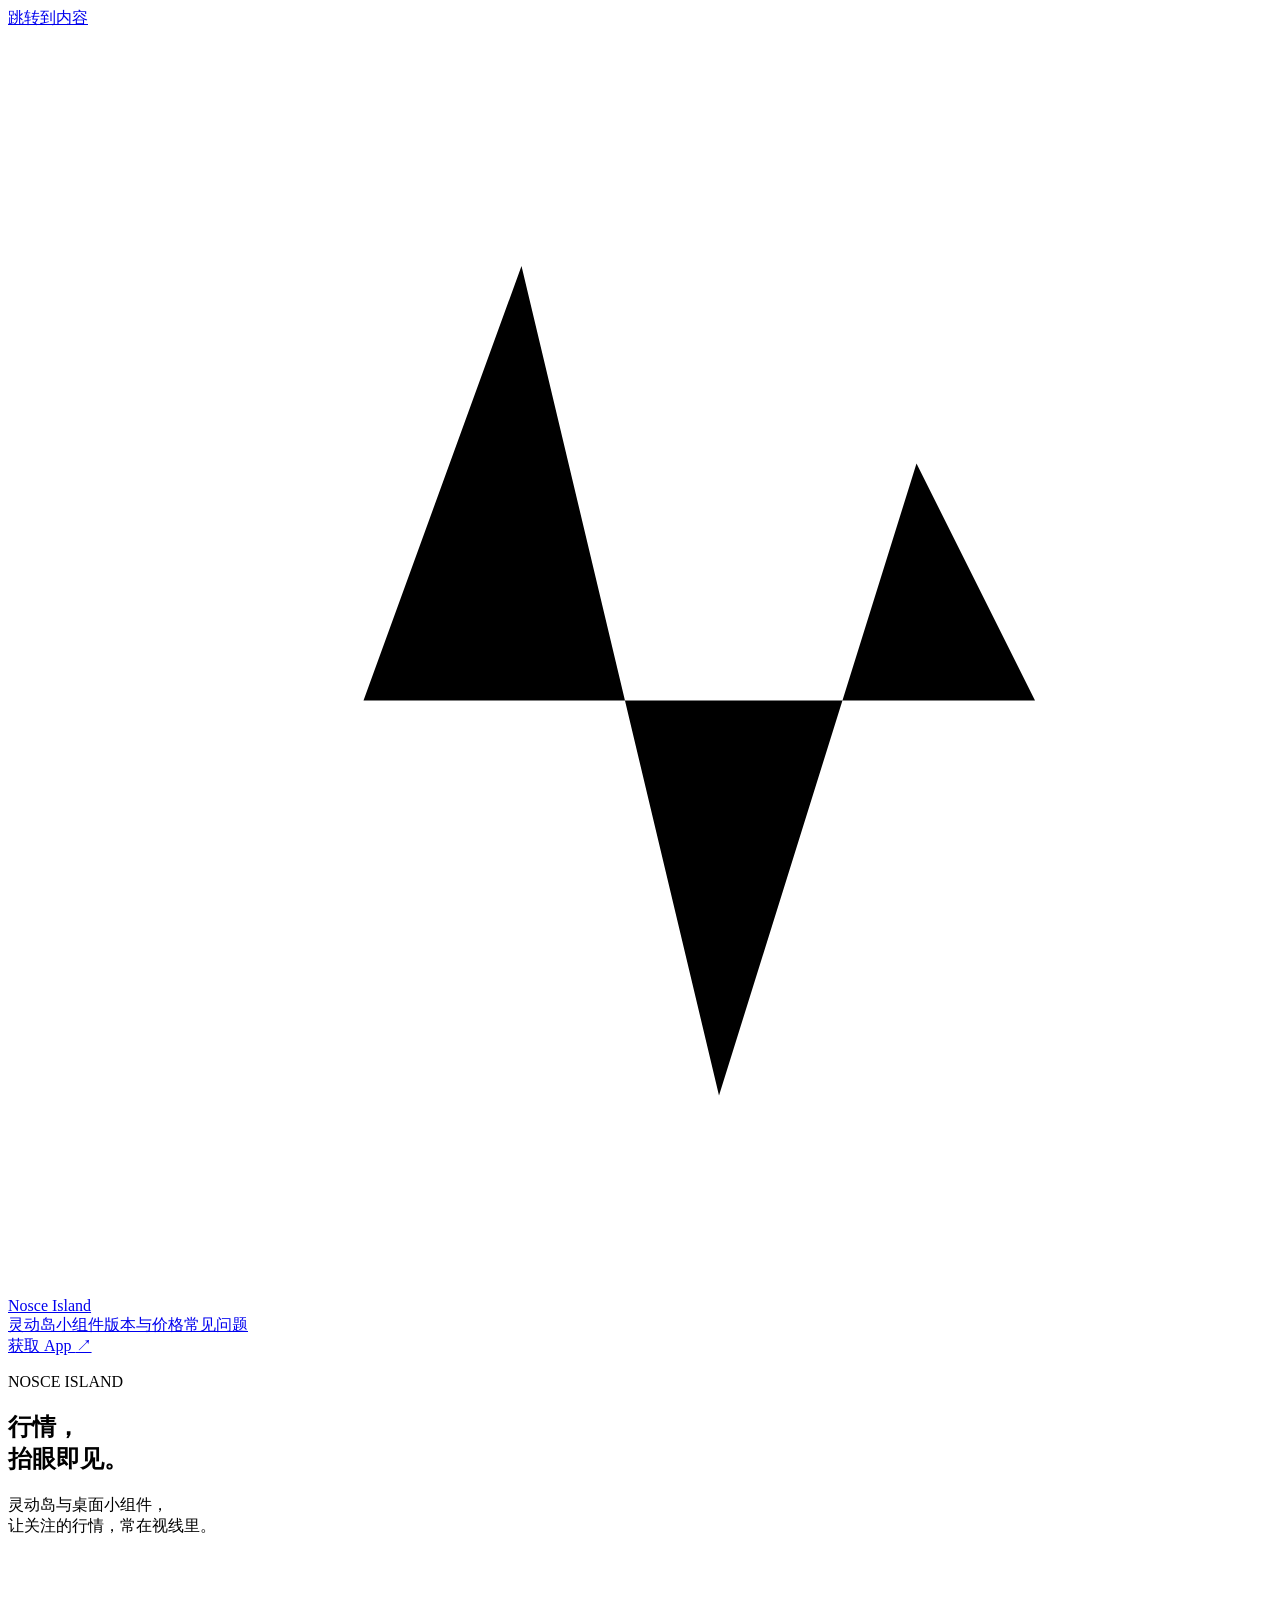
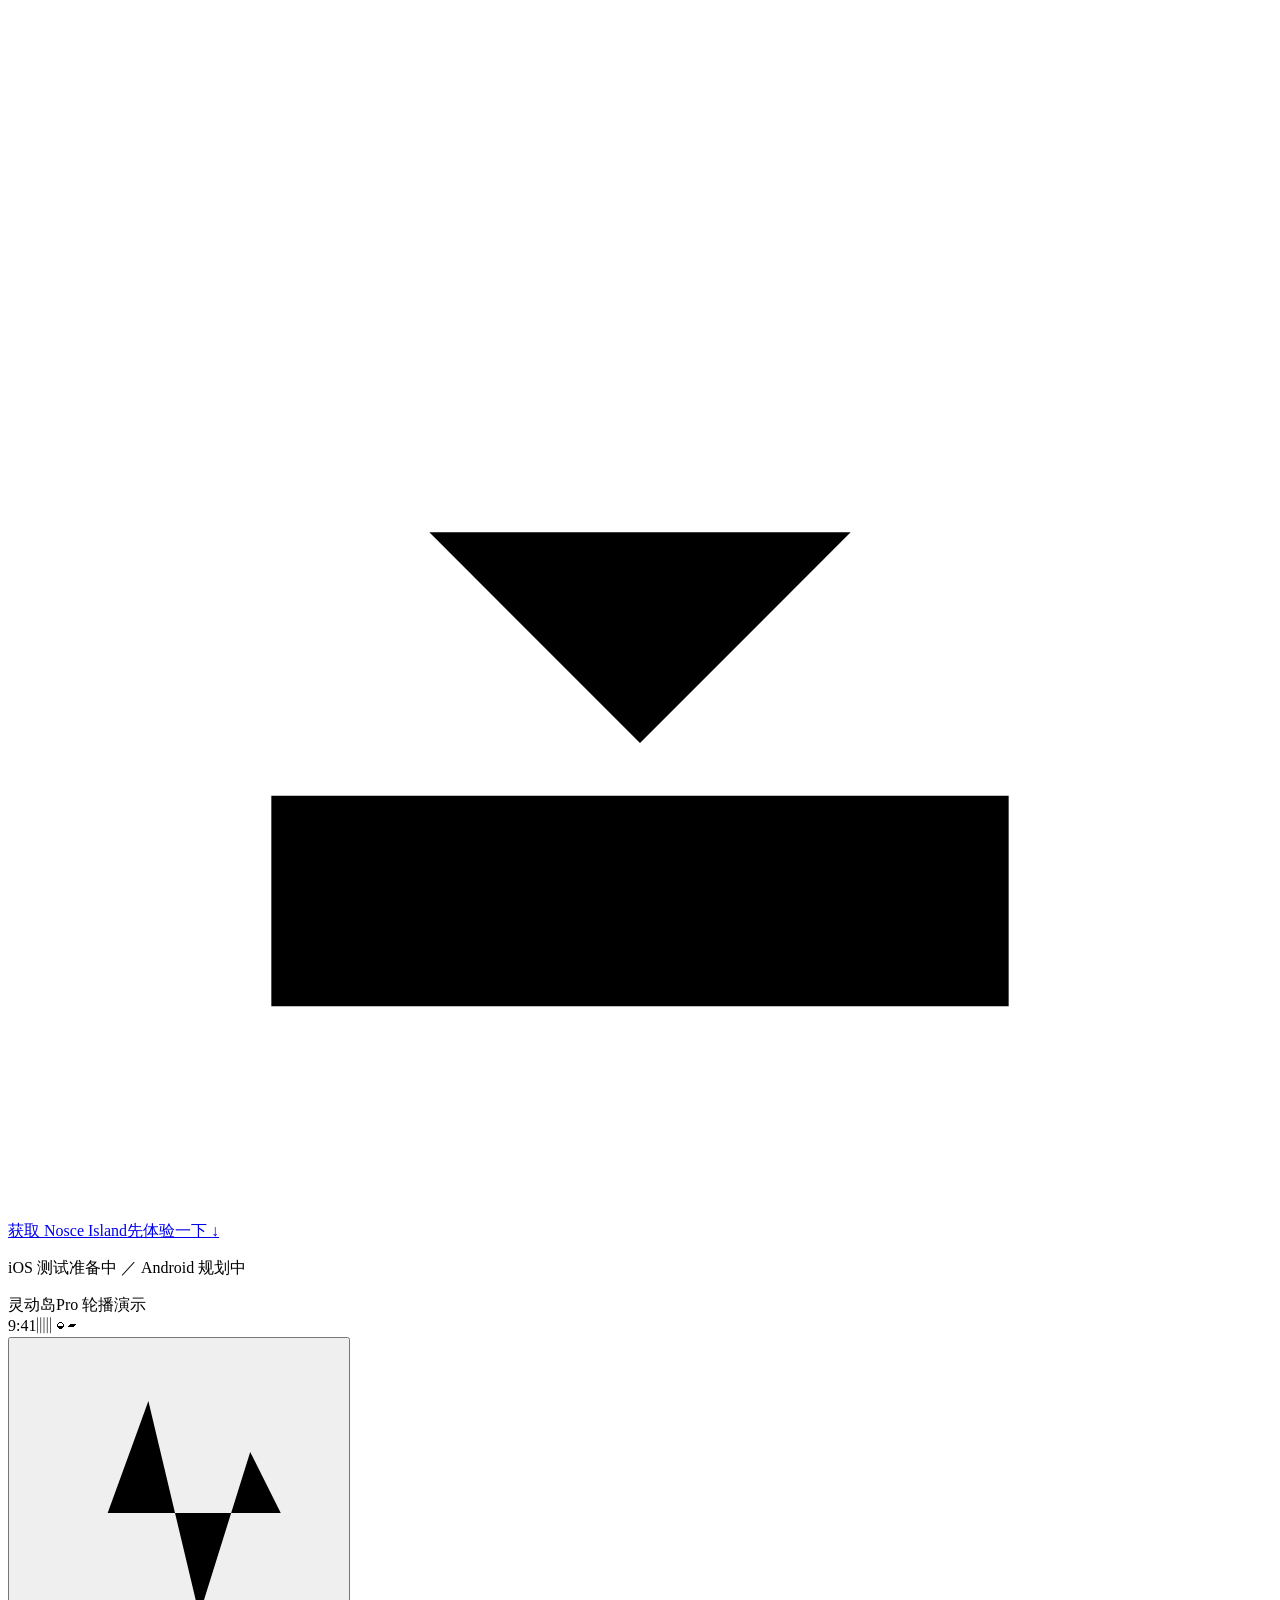
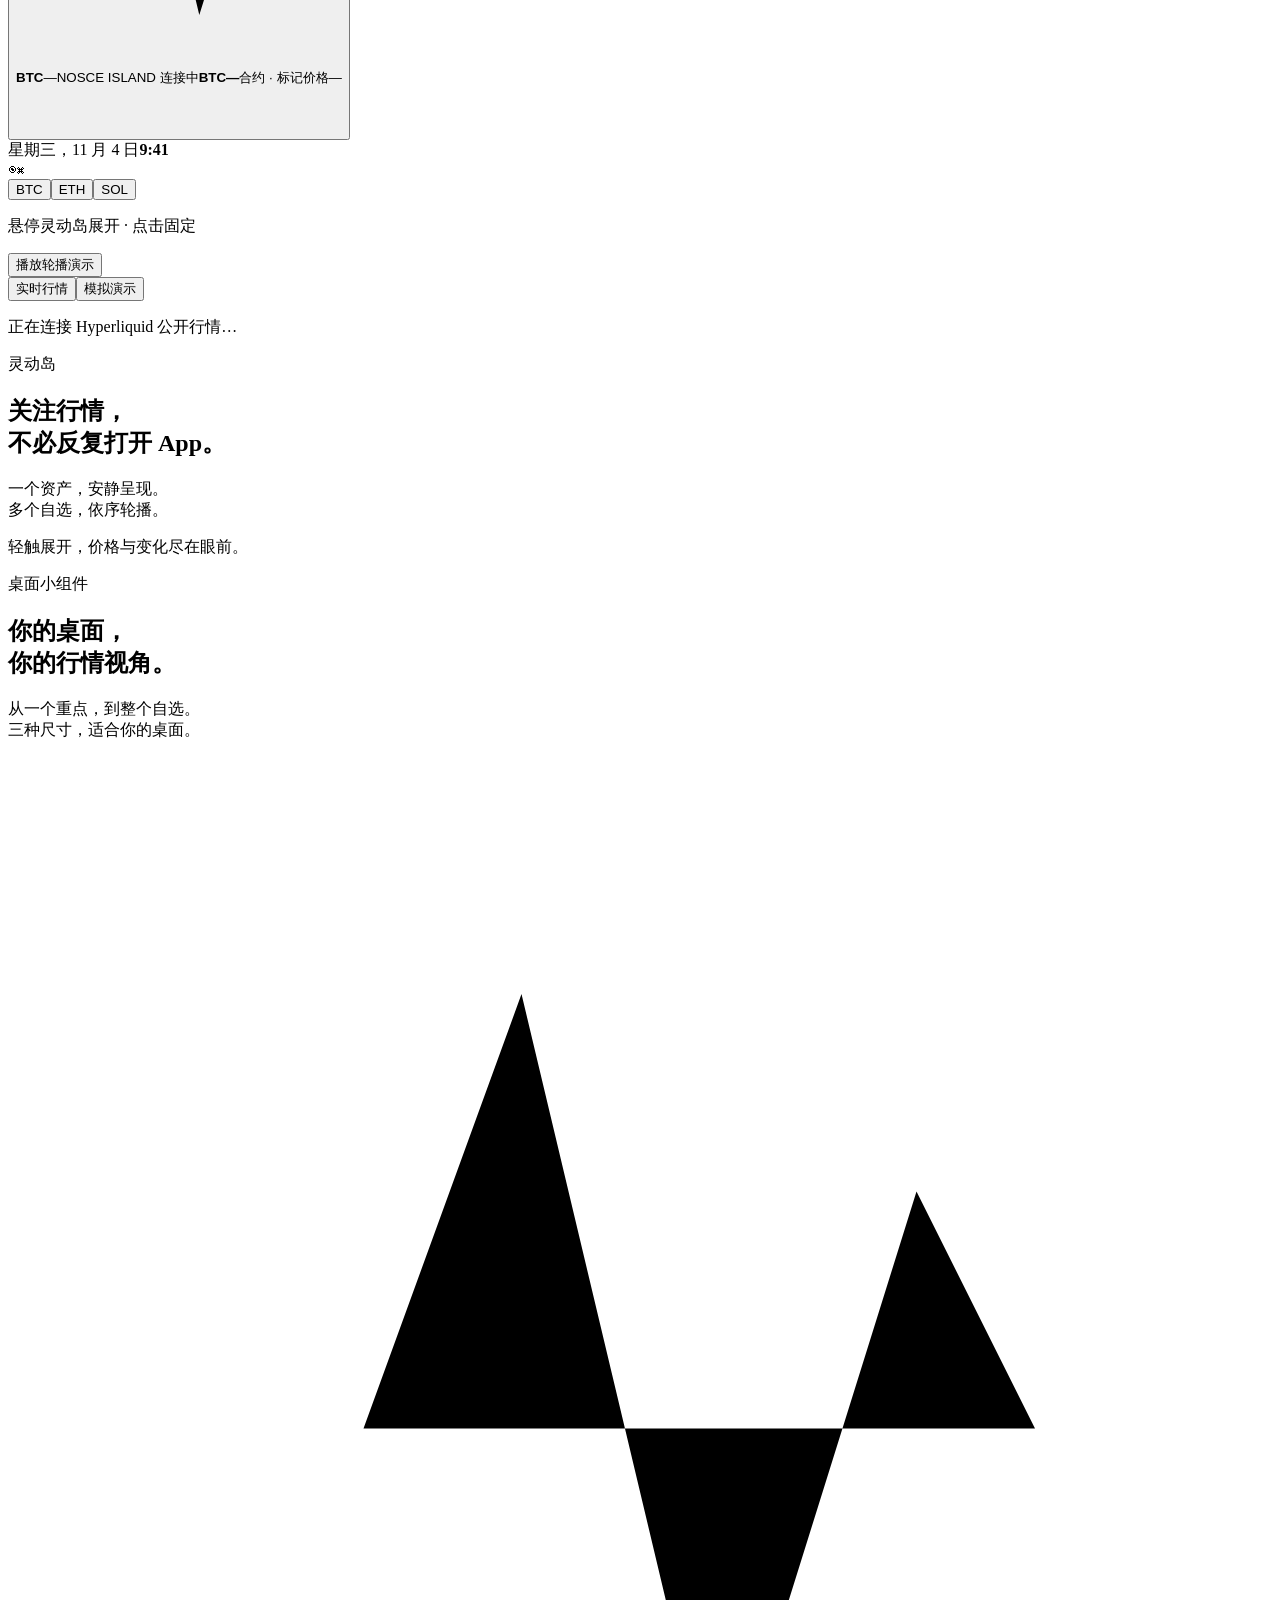
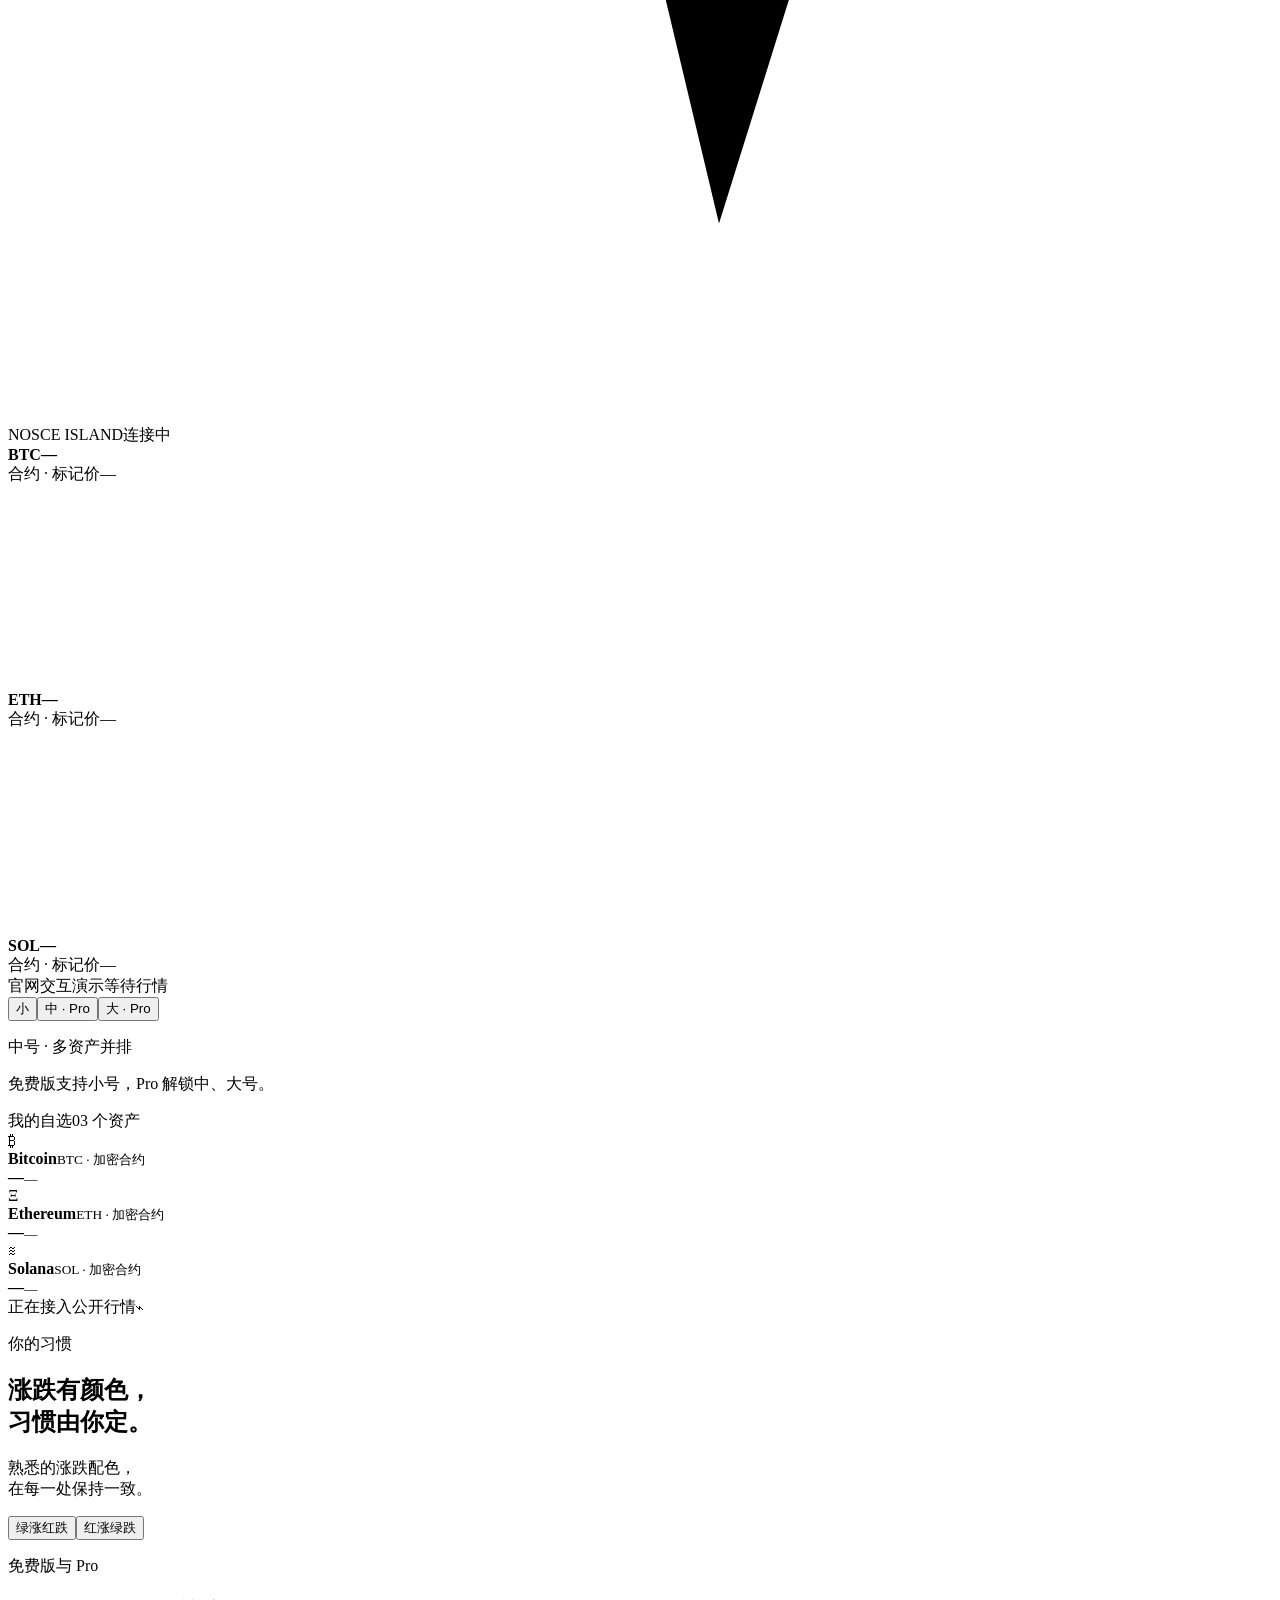
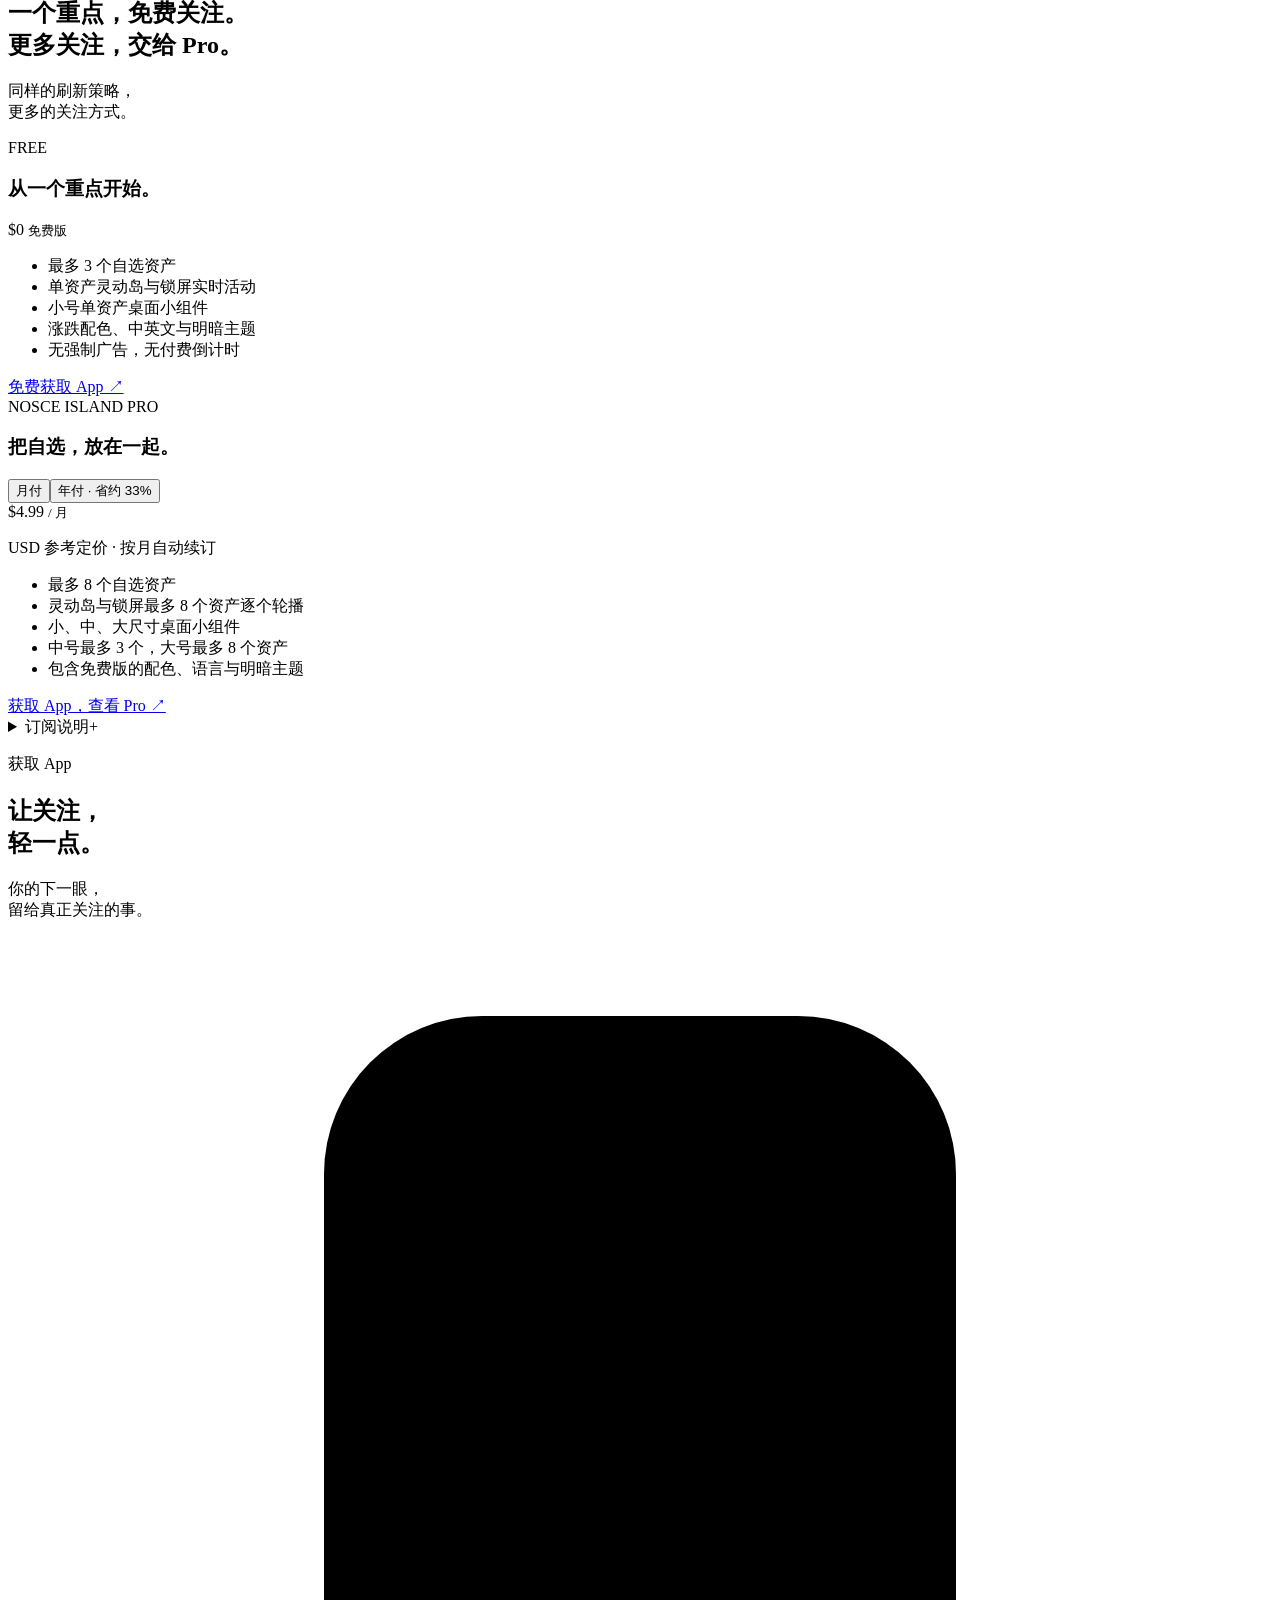
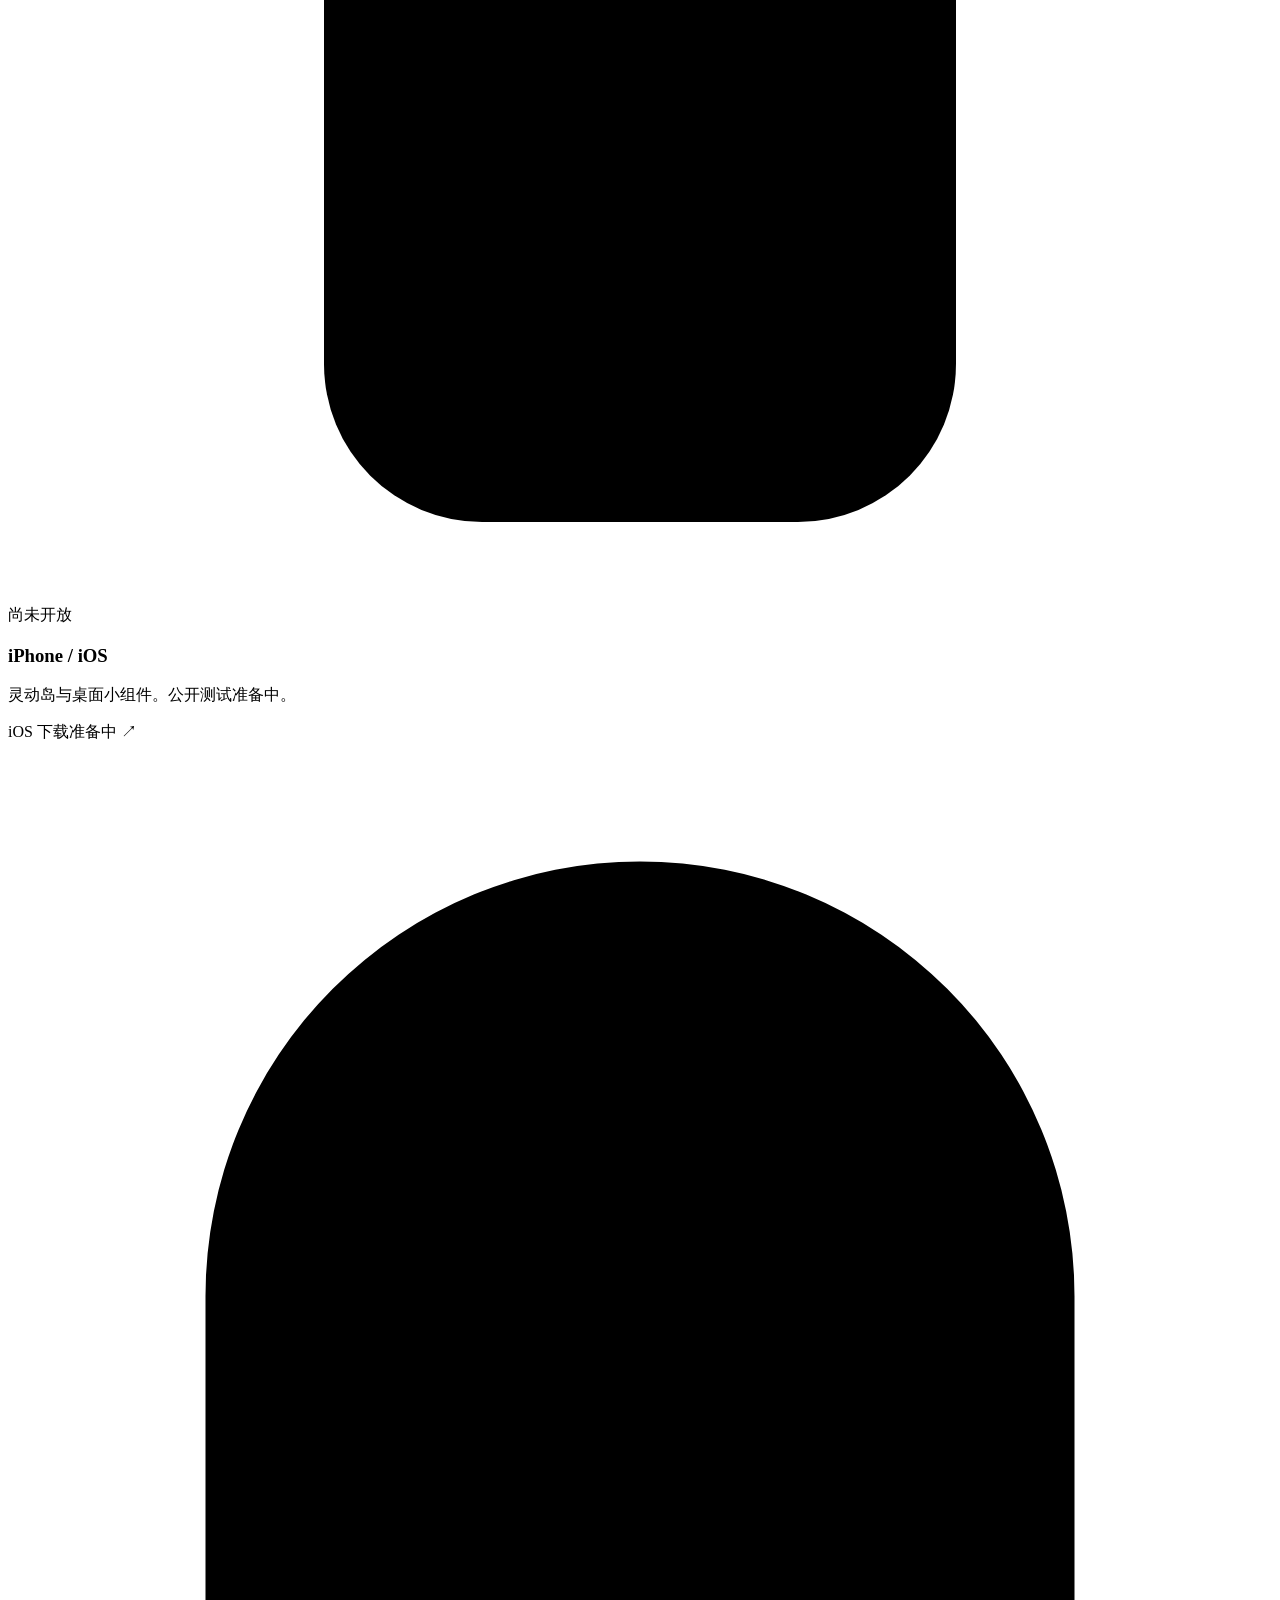
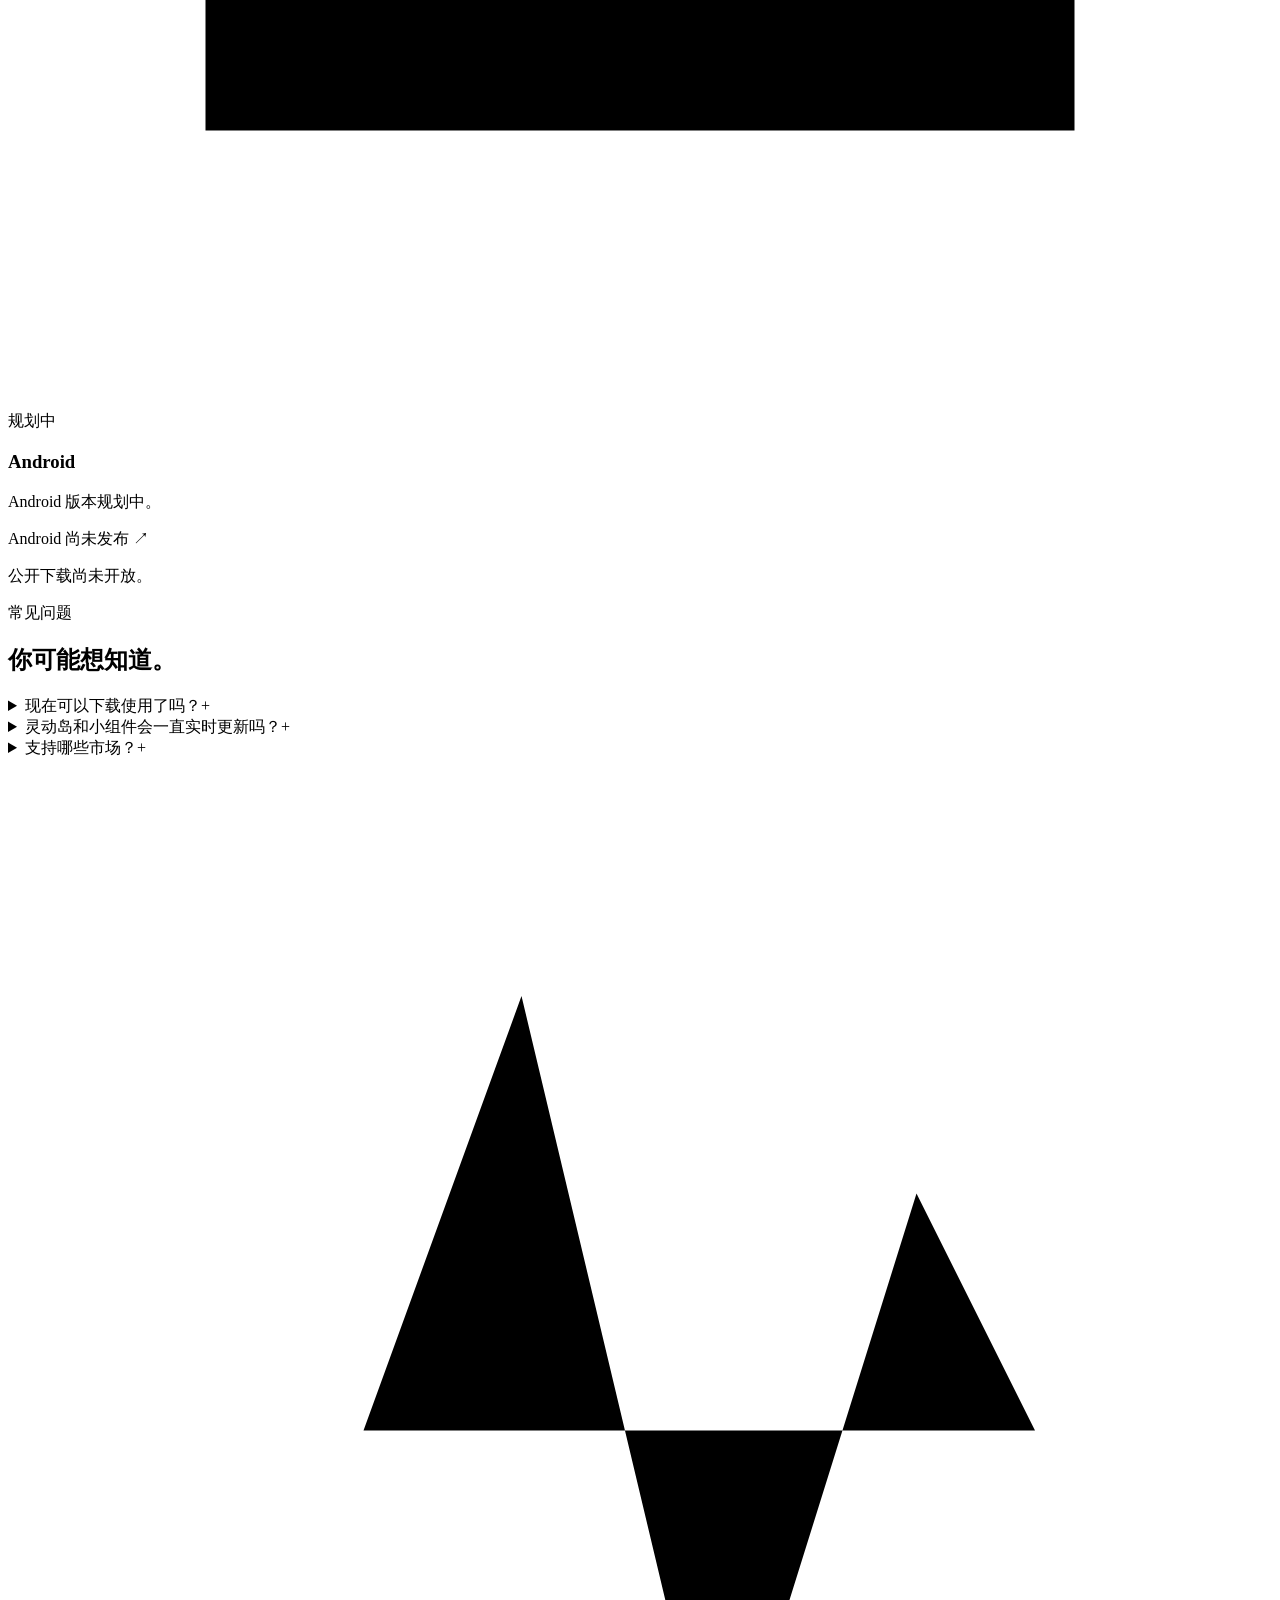
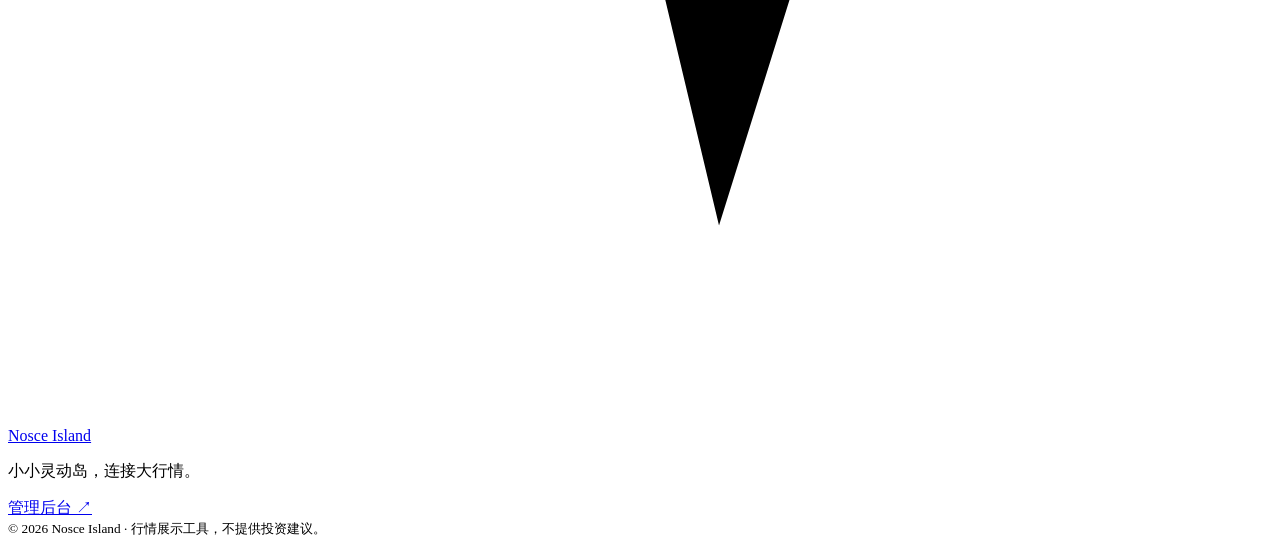
==== commit 117dc797: "Fix automatic admin focus rings and simplify website typography, copy and widget controls" ====
--- a/Server/nosce/public/index.html
+++ b/Server/nosce/public/index.html
@@ -2,30 +2,30 @@
 <html lang="zh-CN">
 <head>
 <meta charset="utf-8"><meta name="viewport" content="width=device-width, initial-scale=1"><meta name="theme-color" content="#f3f5ef">
-<title>Nosce Island — 行情，轻轻一瞥。</title>
+<title>Nosce Island — 行情，抬眼即见。</title>
 <meta name="description" content="将关注的行情放进灵动岛与主屏幕小组件。了解 Nosce Island 的自选轮播、价格配色和 iOS 下载状态。">
-<meta property="og:title" content="Nosce Island — 行情，轻轻一瞥。"><meta property="og:description" content="少一点切换，多一点从容。探索灵动岛与桌面小组件。"><meta property="og:type" content="website">
-<link rel="icon" href="/site-assets/mark.svg" type="image/svg+xml"><link rel="stylesheet" href="/site-assets/site.css?v=3"><script src="/site-assets/market-feed.js?v=3" defer></script><script src="/site-assets/site.js?v=3" defer></script>
+<meta property="og:title" content="Nosce Island — 行情，抬眼即见。"><meta property="og:description" content="少一点切换，多一点从容。探索灵动岛与桌面小组件。"><meta property="og:type" content="website">
+<link rel="icon" href="/site-assets/mark.svg" type="image/svg+xml"><link rel="stylesheet" href="/site-assets/site.css?v=4"><script src="/site-assets/market-feed.js?v=4" defer></script><script src="/site-assets/site.js?v=4" defer></script>
 </head>
 <body>
 <a class="skip" href="#main">跳转到内容</a>
 <header class="nav wrap"><a class="brand" href="#" aria-label="Nosce Island 首页"><span class="brand-mark"><svg viewBox="0 0 32 32" aria-hidden="true"><path d="M3 17h6l4-11 5 21 5-16 3 6h4"/></svg></span>Nosce Island</a><nav aria-label="主导航"><a href="#experience">灵动岛</a><a href="#widgets">小组件</a><a href="#pricing">版本与价格</a><a href="#questions">常见问题</a></nav><a class="nav-download" href="#download">获取 App <span aria-hidden="true">↗</span></a></header>
 <main id="main">
 <section class="hero wrap" aria-labelledby="hero-title">
-<div class="hero-copy"><p class="eyebrow"><span class="status-dot"></span> LESS SWITCHING. MORE LIVING.</p><h1 id="hero-title">行情，<br>轻轻<span class="serif">一瞥。</span></h1><p class="hero-description">把关注的变化，留在视线里。<br>灵动岛与桌面小组件，让盯盘从容一点。</p><div class="hero-actions"><a class="button primary" href="#download"><svg viewBox="0 0 24 24" aria-hidden="true"><path d="M12 3v12m-4-4 4 4 4-4M5 16v4h14v-4"/></svg>获取 Nosce Island</a><a class="text-link" href="#experience">先体验一下 <span aria-hidden="true">↓</span></a></div><p class="availability">iOS 测试准备中 <span>／</span> Android 规划中</p><div class="hero-index"><span>01 — 看行情，也看生活。</span><span aria-hidden="true">↘</span></div></div>
-<div class="hero-stage" id="experience"><div class="stage-label"><span>YOUR MARKET. YOUR ISLAND.</span><span>Pro 功能演示</span></div>
+<div class="hero-copy"><p class="eyebrow"><span class="status-dot"></span> NOSCE ISLAND</p><h1 id="hero-title">行情，<br>抬眼即见。</h1><p class="hero-description">灵动岛与桌面小组件，<br>让关注的行情，常在视线里。</p><div class="hero-actions"><a class="button primary" href="#download"><svg viewBox="0 0 24 24" aria-hidden="true"><path d="M12 3v12m-4-4 4 4 4-4M5 16v4h14v-4"/></svg>获取 Nosce Island</a><a class="text-link" href="#experience">先体验一下 <span aria-hidden="true">↓</span></a></div><p class="availability">iOS 测试准备中 <span>／</span> Android 规划中</p></div>
+<div class="hero-stage" id="experience"><div class="stage-label"><span>灵动岛</span><span>Pro 轮播演示</span></div>
 <div class="phone" aria-label="模拟 iPhone 灵动岛体验"><div class="phone-screen"><div class="phone-status"><span>9:41</span><span class="system-icons" aria-label="网络与电池">▥ ◒ ▰</span></div>
 <button class="island" id="island" aria-expanded="false" aria-label="展开 BTC 灵动岛演示；点击固定"><span class="island-compact"><svg viewBox="0 0 32 32" aria-hidden="true"><path d="M3 17h6l4-11 5 21 5-16 3 6h4"/></svg><b data-symbol>BTC</b><span data-price>—</span></span><span class="island-expanded" aria-hidden="true"><span class="expanded-label">NOSCE ISLAND <span id="island-source">连接中</span></span><span class="expanded-price"><b data-symbol>BTC</b><strong data-price>—</strong></span><span class="expanded-bottom"><span id="island-basis">合约 · 标记价格</span><span id="island-change">—</span></span><svg class="sparkline" id="island-chart" viewBox="0 0 300 44" aria-hidden="true"><path d=""/></svg></span></button>
-<div class="lock-clock"><span>星期三，11 月 4 日</span><strong>9:41</strong></div><div class="wallpaper-orbit orbit-one"></div><div class="wallpaper-orbit orbit-two"></div><div class="lock-note"><span class="small-wave">⌁</span><p>重要的变化，<br>不必占满整个屏幕。</p></div><div class="phone-bottom"><span>◉</span><span>⌘</span></div><div class="home-indicator"></div></div></div>
+<div class="lock-clock"><span>星期三，11 月 4 日</span><strong>9:41</strong></div><div class="wallpaper-orbit orbit-one"></div><div class="wallpaper-orbit orbit-two"></div><div class="phone-bottom"><span>◉</span><span>⌘</span></div><div class="home-indicator"></div></div></div>
 <div class="asset-switch" role="group" aria-label="选择演示资产"><button type="button" data-asset="BTC" aria-pressed="true">BTC</button><button type="button" data-asset="ETH" aria-pressed="false">ETH</button><button type="button" data-asset="SOL" aria-pressed="false">SOL</button></div><p class="demo-instruction" id="demo-instruction">悬停灵动岛展开 · 点击固定</p><button type="button" class="play-demo" id="demo-play" aria-pressed="false">播放轮播演示</button><div class="feed-switch" role="group" aria-label="行情演示模式"><button type="button" data-feed-mode="live" aria-pressed="true">实时行情</button><button type="button" data-feed-mode="demo" aria-pressed="false">模拟演示</button></div><p class="demo-note" id="feed-status" role="status">正在连接 Hyperliquid 公开行情…</p></div>
 </section>
-<div class="feature-strip"><div class="wrap"><span><i>01</i> Pro 灵动岛自选轮播</span><span><i>02</i> 三种尺寸小组件</span><span><i>03</i> 随心选择涨跌配色</span></div></div>
-<section class="section wrap island-story" aria-labelledby="island-title"><div class="section-intro"><p class="eyebrow">01 / STAY IN THE MOMENT</p><h2 id="island-title">一座小岛，<br>留给真正关注的事。</h2></div><div class="story-copy"><p>免费版专注一个资产，Pro 最多轮播八个资产。平时保持紧凑，需要更多信息时再展开，让每次关注都清晰。</p><div class="detail-line"><span>紧凑，刚刚好</span><p>保留资产名称与价格，把屏幕还给生活。</p></div><div class="detail-line"><span>信息有出处</span><p>在 App 中查看行情来源与更新状态，分清新报价和旧快照。</p></div><p class="fine-print">后台更新依赖推送服务配置与 iOS 调度；不承诺持续秒级送达。</p></div></section>
-<section class="widgets-section" id="widgets" aria-labelledby="widgets-title"><div class="wrap widgets-layout"><div class="widget-copy"><p class="eyebrow">02 / A PLACE ON YOUR HOME SCREEN</p><h2 id="widgets-title">你的桌面，<br>你的行情视角。</h2><p>免费版的小号组件，一眼看一个重点。<br>Pro 解锁中、大尺寸，把多个自选放在一起。</p><div class="size-switch" role="group" aria-label="小组件尺寸"><button type="button" data-size="small" aria-pressed="false">小</button><button type="button" data-size="medium" aria-pressed="true">中 · Pro</button><button type="button" data-size="large" aria-pressed="false">大 · Pro</button></div><p class="widget-caption" id="widget-caption" aria-live="polite">中号 · 并排关注，信息恰到好处。</p><p class="fine-print">小组件为行情快照，刷新时机由 iOS 决定。</p></div><div class="widget-stage"><div class="widget-grid" aria-hidden="true"></div><article class="market-widget" data-size="medium" aria-label="中号小组件示例"><div class="widget-head"><span><svg viewBox="0 0 32 32" aria-hidden="true"><path d="M3 17h6l4-11 5 21 5-16 3 6h4"/></svg> NOSCE ISLAND</span><span id="widget-source">连接中</span></div><div class="widget-values"><div class="widget-asset"><div class="asset-row"><b>BTC</b><strong data-widget-price="BTC">—</strong></div><div class="asset-sub"><span>合约 · 标记价</span><span data-widget-change="BTC">—</span></div><svg viewBox="0 0 300 48" class="sparkline" aria-hidden="true"><path d=""/></svg></div><div class="widget-asset secondary"><div class="asset-row"><b>ETH</b><strong data-widget-price="ETH">—</strong></div><div class="asset-sub"><span>合约 · 标记价</span><span data-widget-change="ETH">—</span></div><svg viewBox="0 0 300 48" class="sparkline" aria-hidden="true"><path d=""/></svg></div><div class="widget-asset tertiary"><div class="asset-row"><b>SOL</b><strong data-widget-price="SOL">—</strong></div><div class="asset-sub"><span>合约 · 标记价</span><span data-widget-change="SOL">—</span></div></div></div><div class="widget-footer"><span>官网交互演示</span><span id="widget-received">等待行情</span></div></article><span class="stage-coordinate">DESIGNED TO FIT YOUR DAY.</span></div></div></section>
-<section class="section wrap preferences" aria-labelledby="preferences-title"><div class="preferences-preview"><div class="preview-toolbar"><span>我的自选</span><span>03 个资产</span></div><div class="quote-row"><span class="coin-icon">₿</span><div><b>Bitcoin</b><small>BTC · 加密合约</small></div><div class="quote-value positive"><strong data-list-price="BTC">—</strong><small data-list-change="BTC">—</small></div></div><div class="quote-row"><span class="coin-icon eth">Ξ</span><div><b>Ethereum</b><small>ETH · 加密合约</small></div><div class="quote-value negative"><strong data-list-price="ETH">—</strong><small data-list-change="ETH">—</small></div></div><div class="quote-row"><span class="coin-icon sol">≋</span><div><b>Solana</b><small>SOL · 加密合约</small></div><div class="quote-value positive"><strong data-list-price="SOL">—</strong><small data-list-change="SOL">—</small></div></div><div class="preview-footer"><span id="list-source">正在接入公开行情</span><span aria-hidden="true">⌁</span></div></div><div class="preferences-copy"><p class="eyebrow">03 / MAKE IT FEEL LIKE YOU</p><h2 id="preferences-title">涨跌有颜色，<br>习惯由你定。</h2><p>低饱和的薄荷绿与柔和红，<br>看得清变化，也看得舒服。</p><div class="color-switch" role="group" aria-label="体验涨跌配色"><button type="button" data-colors="green-up" aria-pressed="true"><span class="color-dot green"></span>绿涨红跌</button><button type="button" data-colors="red-up" aria-pressed="false"><span class="color-dot red"></span>红涨绿跌</button></div><p class="fine-print">点击切换，预览你的配色习惯。</p></div></section>
-<section class="section wrap pricing-section" id="pricing" aria-labelledby="pricing-title"><div class="pricing-heading"><div><p class="eyebrow">A PLAN FOR YOUR KIND OF FOCUS</p><h2 id="pricing-title">一个重点，免费关注。<br>更多关注，交给 Pro。</h2></div><p>相同的行情刷新策略，<br>为更多资产与展示方式升级。</p></div><div class="pricing-grid"><article class="pricing-card"><span class="plan-label">FREE</span><h3>从一个重点开始。</h3><div class="plan-price">$0 <small>免费版</small></div><ul><li>最多 3 个自选资产</li><li>单资产灵动岛与锁屏实时活动</li><li>小号单资产桌面小组件</li><li>涨跌配色、中英文与明暗主题</li><li>无强制广告，无付费倒计时</li></ul><a class="button" href="#download">免费获取 App ↗</a></article><article class="pricing-card pro-card"><span class="plan-label">NOSCE ISLAND PRO</span><h3>把自选，放在一起。</h3><div class="billing-switch" role="group" aria-label="Pro 订阅周期"><button type="button" data-billing="monthly" aria-pressed="true">月付</button><button type="button" data-billing="yearly" aria-pressed="false">年付 · 省约 33%</button></div><div class="plan-price"><span id="pro-price">$4.99</span> <small id="pro-period">/ 月</small></div><p class="annual-note" id="annual-note">USD 参考定价 · 按月自动续订</p><ul><li>最多 8 个自选资产</li><li>灵动岛与锁屏最多 8 个资产逐个轮播</li><li>小、中、大尺寸桌面小组件</li><li>中号最多 3 个，大号最多 8 个资产</li><li>包含免费版的配色、语言与明暗主题</li></ul><a class="button primary" href="#download">获取 App，查看 Pro ↗</a></article></div><p class="pricing-disclosure">实际价格与币种以 App 内 App Store 显示为准；购买服务未就绪时不开放收费。订阅自动续期，可在苹果设置中管理或取消。取消续订后，在已验证有效期内继续享有权益。</p><p class="pricing-disclosure">到期后保留原自选列表，仅启用前三个自选和单资产盯盘；中、大号小组件需 Pro。恢复有效订阅后可重新启用。后台更新和小组件刷新受 iOS 调度影响，不承诺逐秒送达。本期不包含价格提醒、持仓盈亏、跨设备自选同步或公开美股服务。</p></section>
-<section class="download-section" id="download" aria-labelledby="download-title"><div class="wrap"><div class="download-heading"><div><p class="eyebrow">A LITTLE ISLAND. A CLEARER DAY.</p><h2 id="download-title">让关注，<br>轻一点。</h2></div><p>Nosce Island 正在打磨中。<br>各平台的公开下载状态，以这里为准。</p></div><div class="download-grid"><article class="download-card"><div class="platform-top"><svg viewBox="0 0 32 32" aria-hidden="true"><rect x="8" y="2" width="16" height="28" rx="4"/><path d="M13 6h6m-5 20h4"/></svg><span id="ios-status" class="release-tag">尚未开放</span></div><h3>iPhone / iOS</h3><p id="ios-description">灵动岛与桌面小组件的第一站。公开测试链接准备中，当前尚不能直接安装。</p><a id="ios-download" class="button platform-download" aria-disabled="true">iOS 下载准备中 <span aria-hidden="true">↗</span></a></article><article class="download-card"><div class="platform-top"><svg viewBox="0 0 32 32" aria-hidden="true"><path d="m10 6-3-4m15 4 3-4M5 14a11 11 0 0 1 22 0Zm0 0v11h22V14M11 25v5m10-5v5M1 16v7m30-7v7"/><circle cx="11" cy="10" r=".6"/><circle cx="21" cy="10" r=".6"/></svg><span id="android-status" class="release-tag">规划中</span></div><h3>Android</h3><p id="android-description">安卓版本尚未发布。功能以未来实际发布版本为准，不包含 iOS 专属灵动岛。</p><a id="android-download" class="button platform-download" aria-disabled="true">Android 尚未发布 <span aria-hidden="true">↗</span></a></article></div><p class="download-note" id="download-note" role="status">只有正式发布的安装链接才会在这里启用。请勿将工程 ZIP 当作手机安装包。</p><noscript><p>请启用 JavaScript 查看最新下载状态。</p></noscript></div></section>
-<section class="section wrap faq" id="questions" aria-labelledby="faq-title"><div><p class="eyebrow">A FEW THINGS TO KNOW</p><h2 id="faq-title">你可能想知道。</h2></div><div class="faq-items"><details><summary>现在可以下载使用了吗？<span aria-hidden="true">+</span></summary><p>目前处于开发测试阶段。可用的 App Store、TestFlight 或安卓安装链接会在上方下载区启用；未启用时代表尚未公开发布。</p></details><details><summary>灵动岛和小组件会一直实时更新吗？<span aria-hidden="true">+</span></summary><p>App 前台可以接收行情更新。离开 App 后，灵动岛更新依赖后台推送与 iOS 调度；小组件展示行情快照，两者都不能保证每秒更新。报价应结合来源、成交时间及更新状态判断。</p></details><details><summary>支持哪些市场？<span aria-hidden="true">+</span></summary><p>当前主要支持 Hyperliquid 与 Binance 的加密合约行情。美股 Alpaca IEX 接入仅限指定用户个人测试，尚未向公众开放；港股暂不支持。</p></details><details><summary>付费版开放了吗？<span aria-hidden="true">+</span></summary><p>首版提供免费版和 Pro。Pro 参考定价为每月 4.99 美元或每年 39.99 美元，无永久买断。实际地区价格和能否购买以 App 内 App Store 商品为准。价格提醒、持仓盈亏、跨设备自选同步和公开美股服务不包含在本期订阅权益中。</p></details></div></section>
+
+<section class="section wrap island-story" aria-labelledby="island-title"><div class="section-intro"><p class="eyebrow">灵动岛</p><h2 id="island-title">关注行情，<br>不必反复打开 App。</h2></div><div class="story-copy"><p>一个资产，安静呈现。<br>多个自选，依序轮播。</p><p>轻触展开，价格与变化尽在眼前。</p></div></section>
+<section class="widgets-section" id="widgets" aria-labelledby="widgets-title"><div class="wrap widgets-layout"><div class="widget-copy"><p class="eyebrow">桌面小组件</p><h2 id="widgets-title">你的桌面，<br>你的行情视角。</h2><p>从一个重点，到整个自选。<br>三种尺寸，适合你的桌面。</p></div><div class="widget-demo"><div class="widget-stage"><div class="widget-grid" aria-hidden="true"></div><article class="market-widget" data-size="medium" aria-label="中号小组件示例"><div class="widget-head"><span><svg viewBox="0 0 32 32" aria-hidden="true"><path d="M3 17h6l4-11 5 21 5-16 3 6h4"/></svg> NOSCE ISLAND</span><span id="widget-source">连接中</span></div><div class="widget-values"><div class="widget-asset"><div class="asset-row"><b>BTC</b><strong data-widget-price="BTC">—</strong></div><div class="asset-sub"><span>合约 · 标记价</span><span data-widget-change="BTC">—</span></div><svg viewBox="0 0 300 48" class="sparkline" aria-hidden="true"><path d=""/></svg></div><div class="widget-asset secondary"><div class="asset-row"><b>ETH</b><strong data-widget-price="ETH">—</strong></div><div class="asset-sub"><span>合约 · 标记价</span><span data-widget-change="ETH">—</span></div><svg viewBox="0 0 300 48" class="sparkline" aria-hidden="true"><path d=""/></svg></div><div class="widget-asset tertiary"><div class="asset-row"><b>SOL</b><strong data-widget-price="SOL">—</strong></div><div class="asset-sub"><span>合约 · 标记价</span><span data-widget-change="SOL">—</span></div></div></div><div class="widget-footer"><span>官网交互演示</span><span id="widget-received">等待行情</span></div></article></div><div class="widget-controls"><div class="size-switch" role="group" aria-label="小组件尺寸"><button type="button" data-size="small" aria-pressed="false">小</button><button type="button" data-size="medium" aria-pressed="true">中 · Pro</button><button type="button" data-size="large" aria-pressed="false">大 · Pro</button></div><p class="widget-caption" id="widget-caption" aria-live="polite">中号 · 多资产并排</p><p class="fine-print">免费版支持小号，Pro 解锁中、大号。</p></div></div></div></section>
+<section class="section wrap preferences" aria-labelledby="preferences-title"><div class="preferences-preview"><div class="preview-toolbar"><span>我的自选</span><span>03 个资产</span></div><div class="quote-row"><span class="coin-icon">₿</span><div><b>Bitcoin</b><small>BTC · 加密合约</small></div><div class="quote-value positive"><strong data-list-price="BTC">—</strong><small data-list-change="BTC">—</small></div></div><div class="quote-row"><span class="coin-icon eth">Ξ</span><div><b>Ethereum</b><small>ETH · 加密合约</small></div><div class="quote-value negative"><strong data-list-price="ETH">—</strong><small data-list-change="ETH">—</small></div></div><div class="quote-row"><span class="coin-icon sol">≋</span><div><b>Solana</b><small>SOL · 加密合约</small></div><div class="quote-value positive"><strong data-list-price="SOL">—</strong><small data-list-change="SOL">—</small></div></div><div class="preview-footer"><span id="list-source">正在接入公开行情</span><span aria-hidden="true">⌁</span></div></div><div class="preferences-copy"><p class="eyebrow">你的习惯</p><h2 id="preferences-title">涨跌有颜色，<br>习惯由你定。</h2><p>熟悉的涨跌配色，<br>在每一处保持一致。</p><div class="color-switch" role="group" aria-label="体验涨跌配色"><button type="button" data-colors="green-up" aria-pressed="true"><span class="color-dot green"></span>绿涨红跌</button><button type="button" data-colors="red-up" aria-pressed="false"><span class="color-dot red"></span>红涨绿跌</button></div></div></section>
+<section class="section wrap pricing-section" id="pricing" aria-labelledby="pricing-title"><div class="pricing-heading"><div><p class="eyebrow">免费版与 Pro</p><h2 id="pricing-title">一个重点，免费关注。<br>更多关注，交给 Pro。</h2></div><p>同样的刷新策略，<br>更多的关注方式。</p></div><div class="pricing-grid"><article class="pricing-card"><span class="plan-label">FREE</span><h3>从一个重点开始。</h3><div class="plan-price">$0 <small>免费版</small></div><ul><li>最多 3 个自选资产</li><li>单资产灵动岛与锁屏实时活动</li><li>小号单资产桌面小组件</li><li>涨跌配色、中英文与明暗主题</li><li>无强制广告，无付费倒计时</li></ul><a class="button" href="#download">免费获取 App ↗</a></article><article class="pricing-card pro-card"><span class="plan-label">NOSCE ISLAND PRO</span><h3>把自选，放在一起。</h3><div class="billing-switch" role="group" aria-label="Pro 订阅周期"><button type="button" data-billing="monthly" aria-pressed="true">月付</button><button type="button" data-billing="yearly" aria-pressed="false">年付 · 省约 33%</button></div><div class="plan-price"><span id="pro-price">$4.99</span> <small id="pro-period">/ 月</small></div><p class="annual-note" id="annual-note">USD 参考定价 · 按月自动续订</p><ul><li>最多 8 个自选资产</li><li>灵动岛与锁屏最多 8 个资产逐个轮播</li><li>小、中、大尺寸桌面小组件</li><li>中号最多 3 个，大号最多 8 个资产</li><li>包含免费版的配色、语言与明暗主题</li></ul><a class="button primary" href="#download">获取 App，查看 Pro ↗</a></article></div><details class="pricing-terms"><summary>订阅说明<span aria-hidden="true">+</span></summary><p>以上为 USD 参考价，实际价格以 App Store 为准。购买尚未开放；商品就绪后可在 App 内订阅。订阅自动续期，可随时取消；取消后权益保留至已验证有效期结束。</p><p>到期保留全部自选，前三个可用；灵动岛恢复单资产，中、大号小组件需 Pro。价格提醒、持仓盈亏、跨设备同步和公开美股服务暂不包含。</p></details></section>
+<section class="download-section" id="download" aria-labelledby="download-title"><div class="wrap"><div class="download-heading"><div><p class="eyebrow">获取 App</p><h2 id="download-title">让关注，<br>轻一点。</h2></div><p>你的下一眼，<br>留给真正关注的事。</p></div><div class="download-grid"><article class="download-card"><div class="platform-top"><svg viewBox="0 0 32 32" aria-hidden="true"><rect x="8" y="2" width="16" height="28" rx="4"/><path d="M13 6h6m-5 20h4"/></svg><span id="ios-status" class="release-tag">尚未开放</span></div><h3>iPhone / iOS</h3><p id="ios-description">灵动岛与桌面小组件。公开测试准备中。</p><a id="ios-download" class="button platform-download" aria-disabled="true">iOS 下载准备中 <span aria-hidden="true">↗</span></a></article><article class="download-card"><div class="platform-top"><svg viewBox="0 0 32 32" aria-hidden="true"><path d="m10 6-3-4m15 4 3-4M5 14a11 11 0 0 1 22 0Zm0 0v11h22V14M11 25v5m10-5v5M1 16v7m30-7v7"/><circle cx="11" cy="10" r=".6"/><circle cx="21" cy="10" r=".6"/></svg><span id="android-status" class="release-tag">规划中</span></div><h3>Android</h3><p id="android-description">Android 版本规划中。</p><a id="android-download" class="button platform-download" aria-disabled="true">Android 尚未发布 <span aria-hidden="true">↗</span></a></article></div><p class="download-note" id="download-note" role="status">公开下载尚未开放。</p><noscript><p>请启用 JavaScript 查看最新下载状态。</p></noscript></div></section>
+<section class="section wrap faq" id="questions" aria-labelledby="faq-title"><div><p class="eyebrow">常见问题</p><h2 id="faq-title">你可能想知道。</h2></div><div class="faq-items"><details><summary>现在可以下载使用了吗？<span aria-hidden="true">+</span></summary><p>仍在开发测试。公开发布后，下载入口将在这里开放。</p></details><details><summary>灵动岛和小组件会一直实时更新吗？<span aria-hidden="true">+</span></summary><p>App 内接收行情更新。后台灵动岛依赖推送，小组件由 iOS 调度刷新，均不保证逐秒更新。请留意报价时间与状态。</p></details><details><summary>支持哪些市场？<span aria-hidden="true">+</span></summary><p>支持 Hyperliquid 与 Binance 加密合约。美股 Alpaca IEX 仅供指定用户个人测试；港股暂不支持。</p></details></div></section>
 </main>
 <footer class="wrap footer"><a class="brand" href="#"><span class="brand-mark"><svg viewBox="0 0 32 32" aria-hidden="true"><path d="M3 17h6l4-11 5 21 5-16 3 6h4"/></svg></span>Nosce Island</a><p>小小灵动岛，连接大行情。</p><div><a id="privacy-link" hidden>隐私政策</a><a id="terms-link" hidden>用户协议</a><a href="/admin">管理后台 ↗</a></div><small>© <span id="year">2026</span> Nosce Island · 行情展示工具，不提供投资建议。</small></footer>
 </body></html>
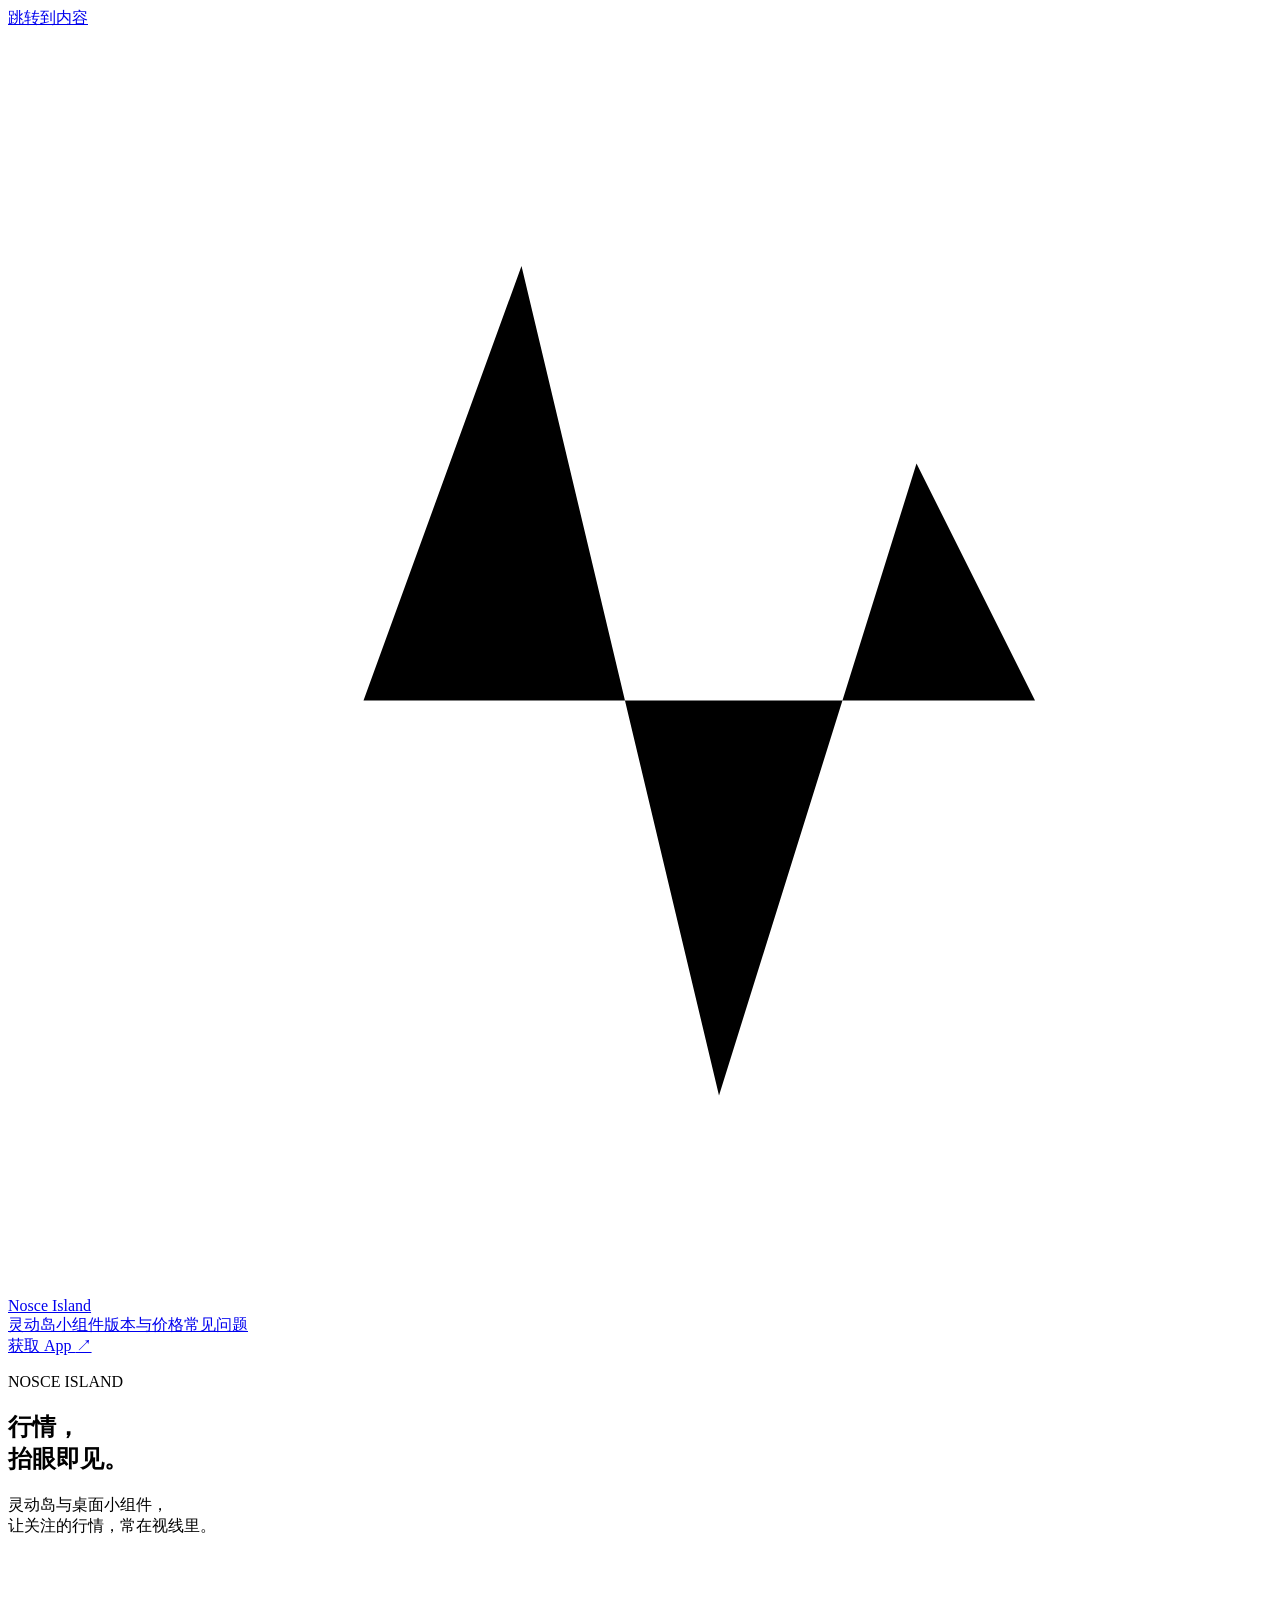
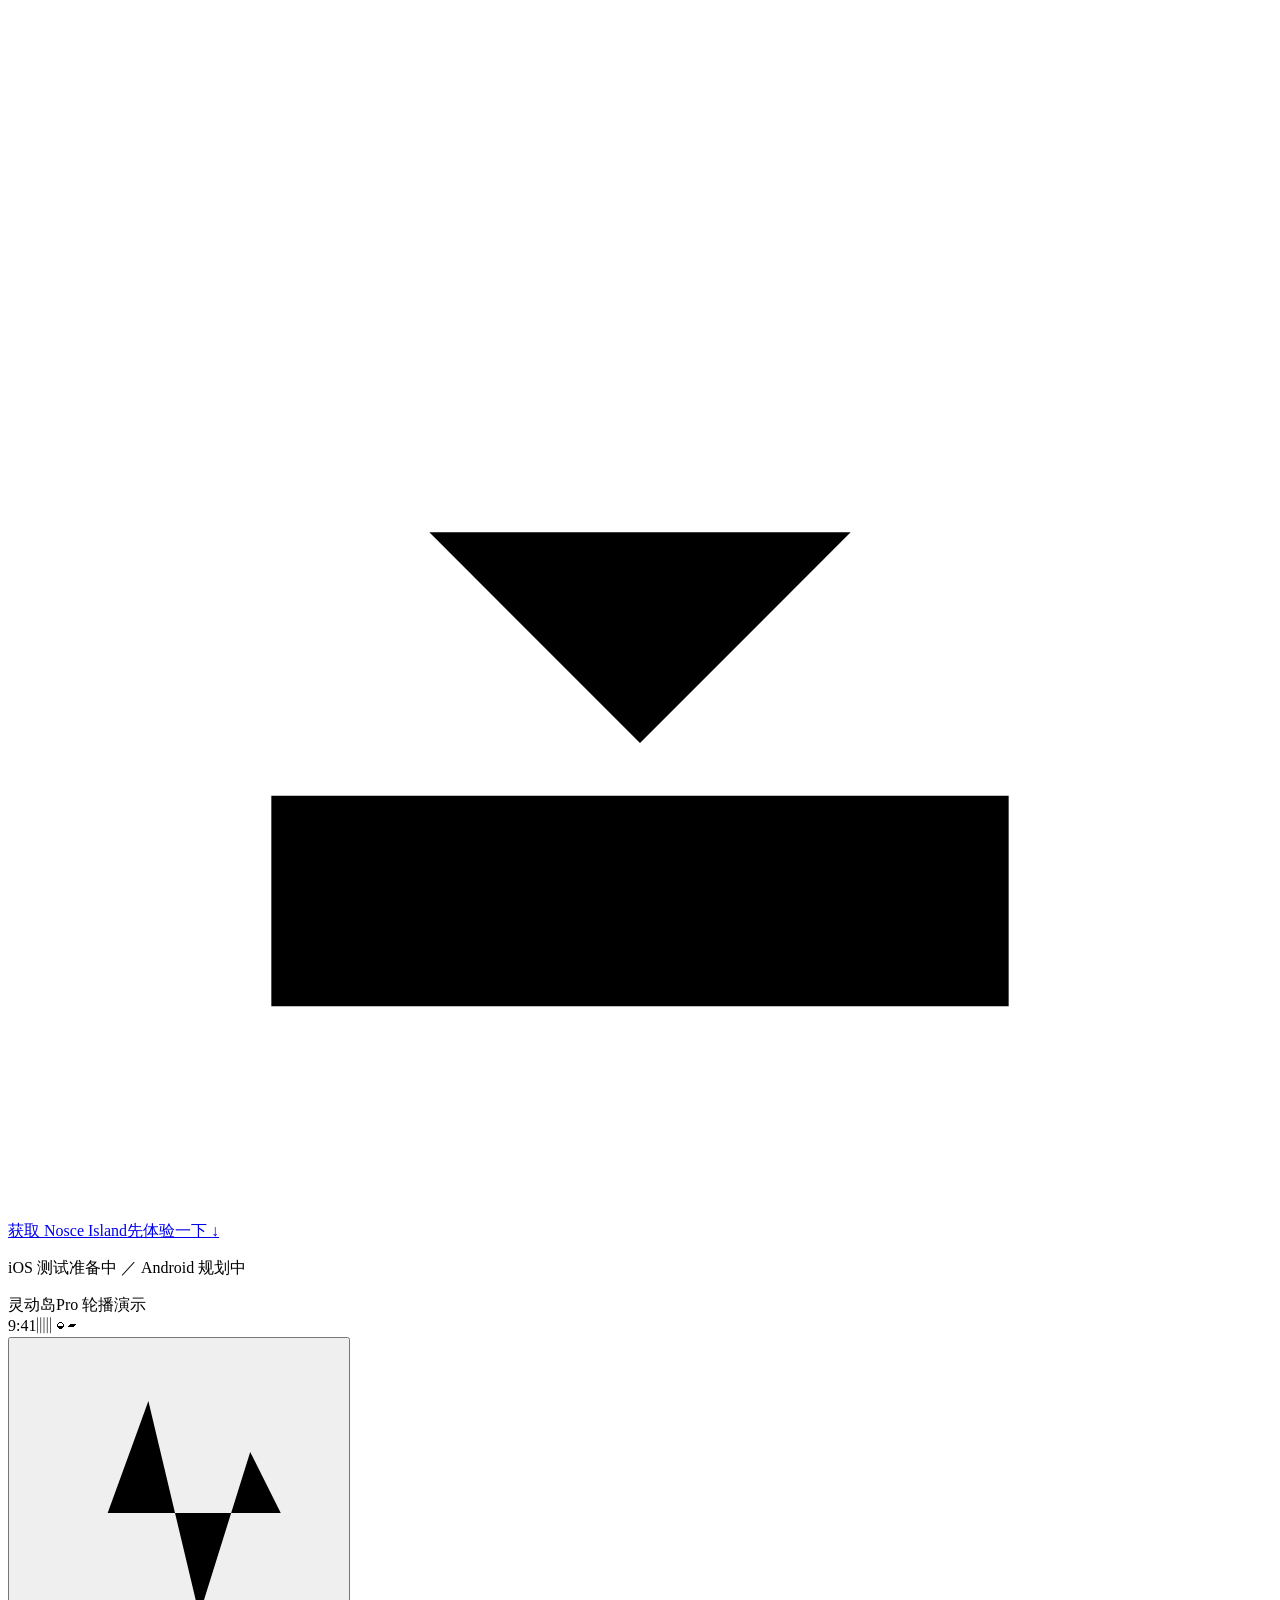
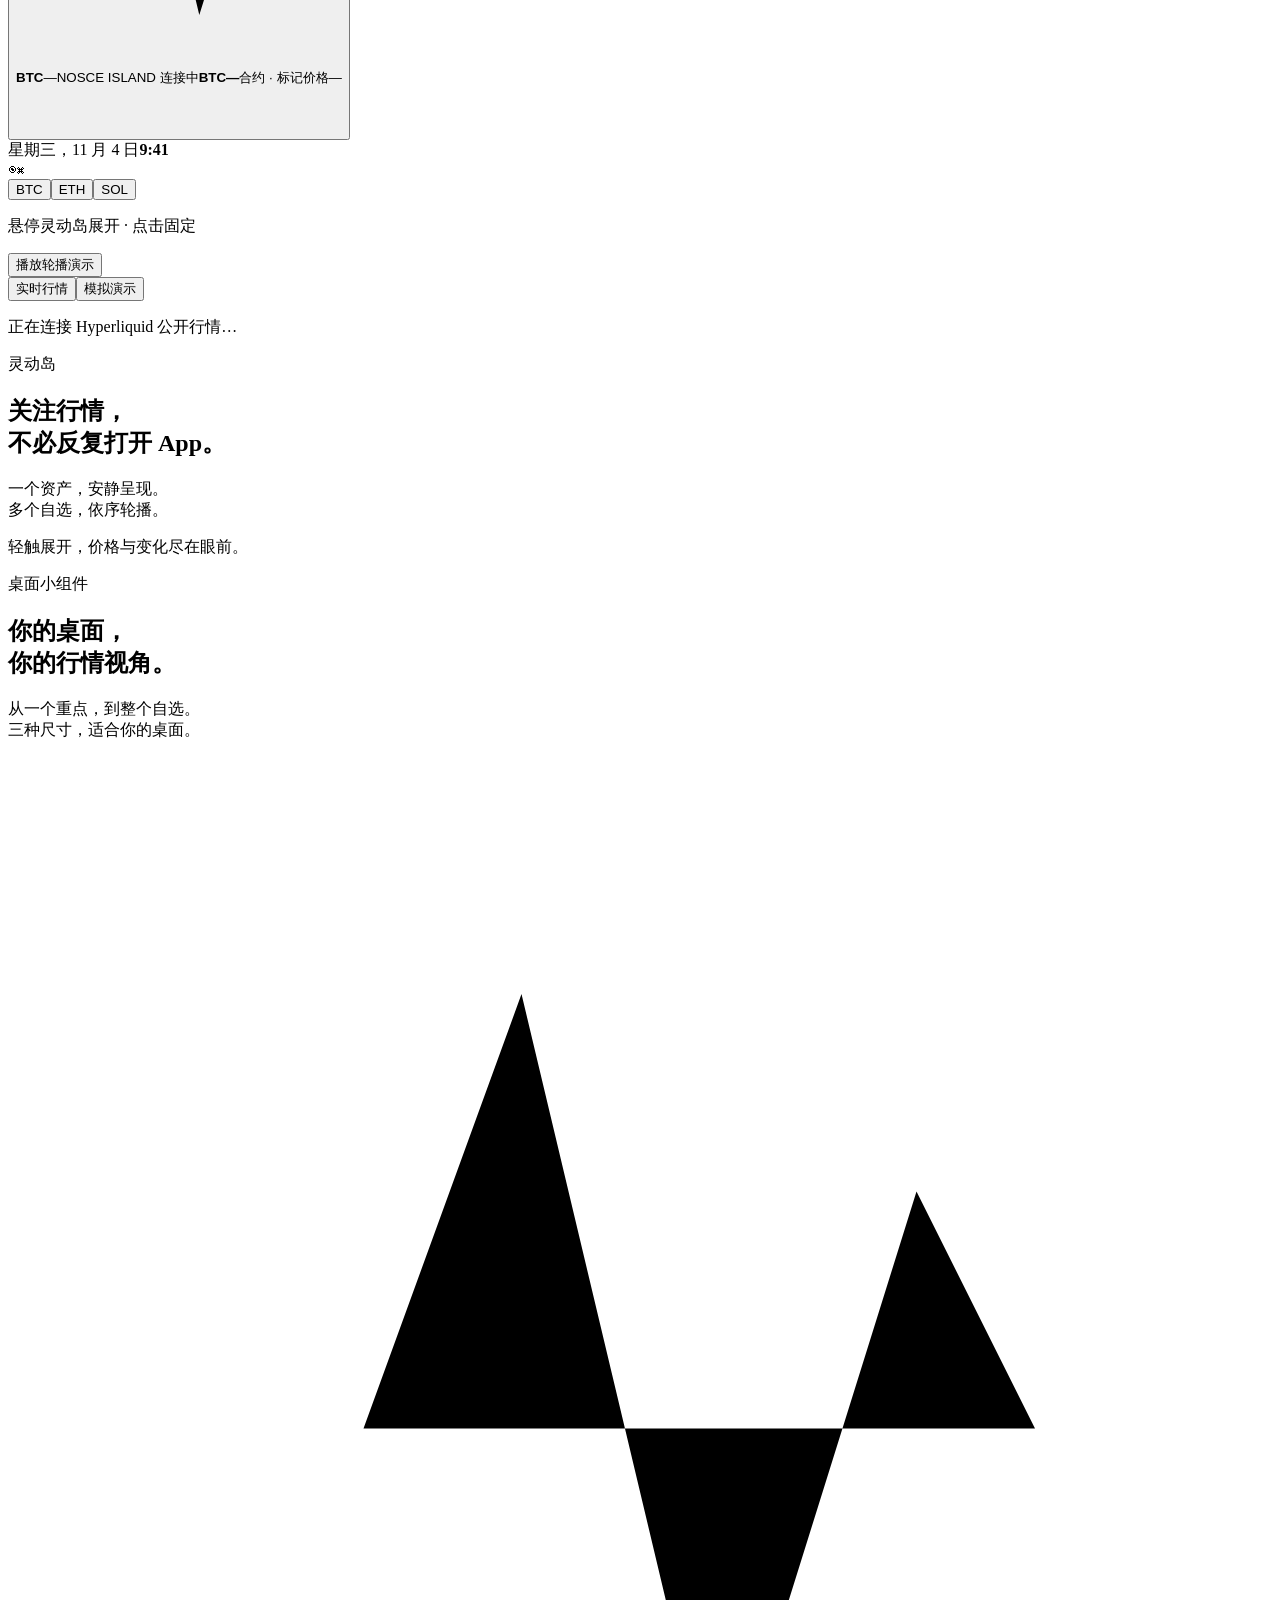
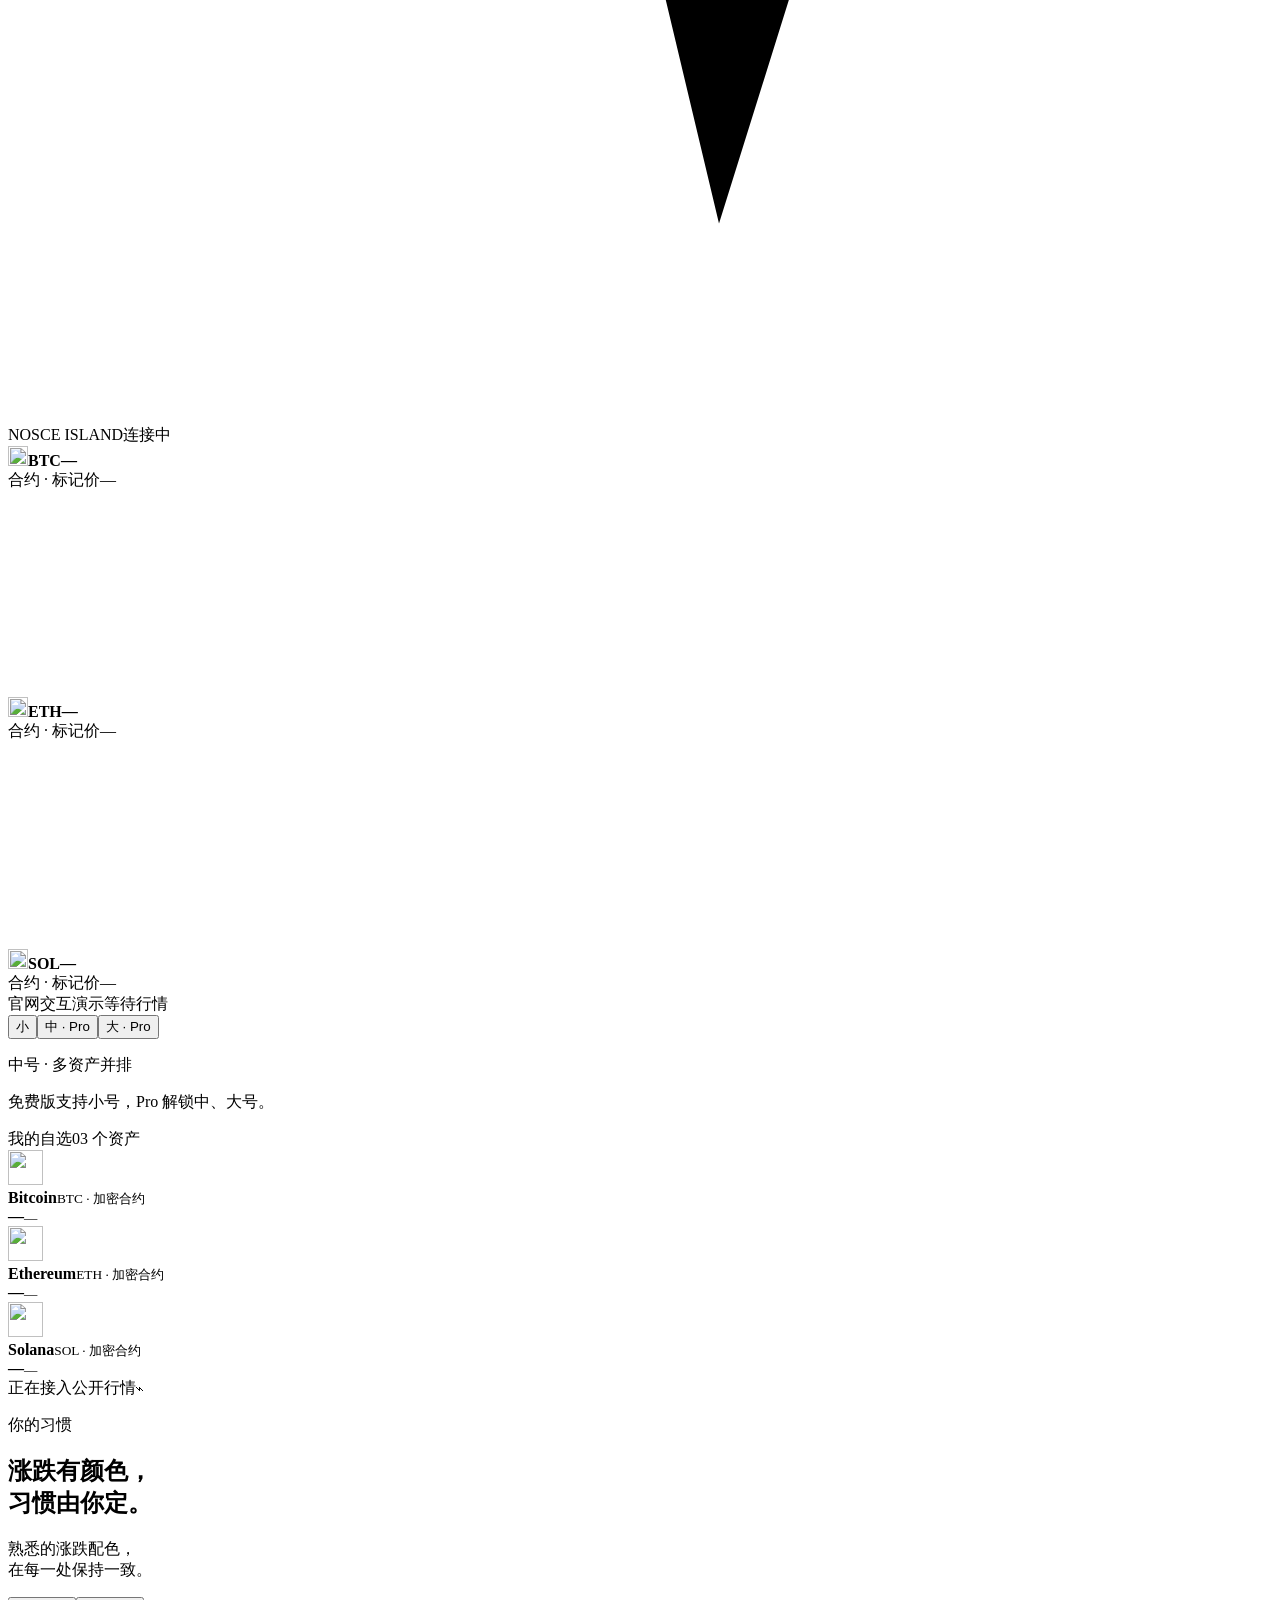
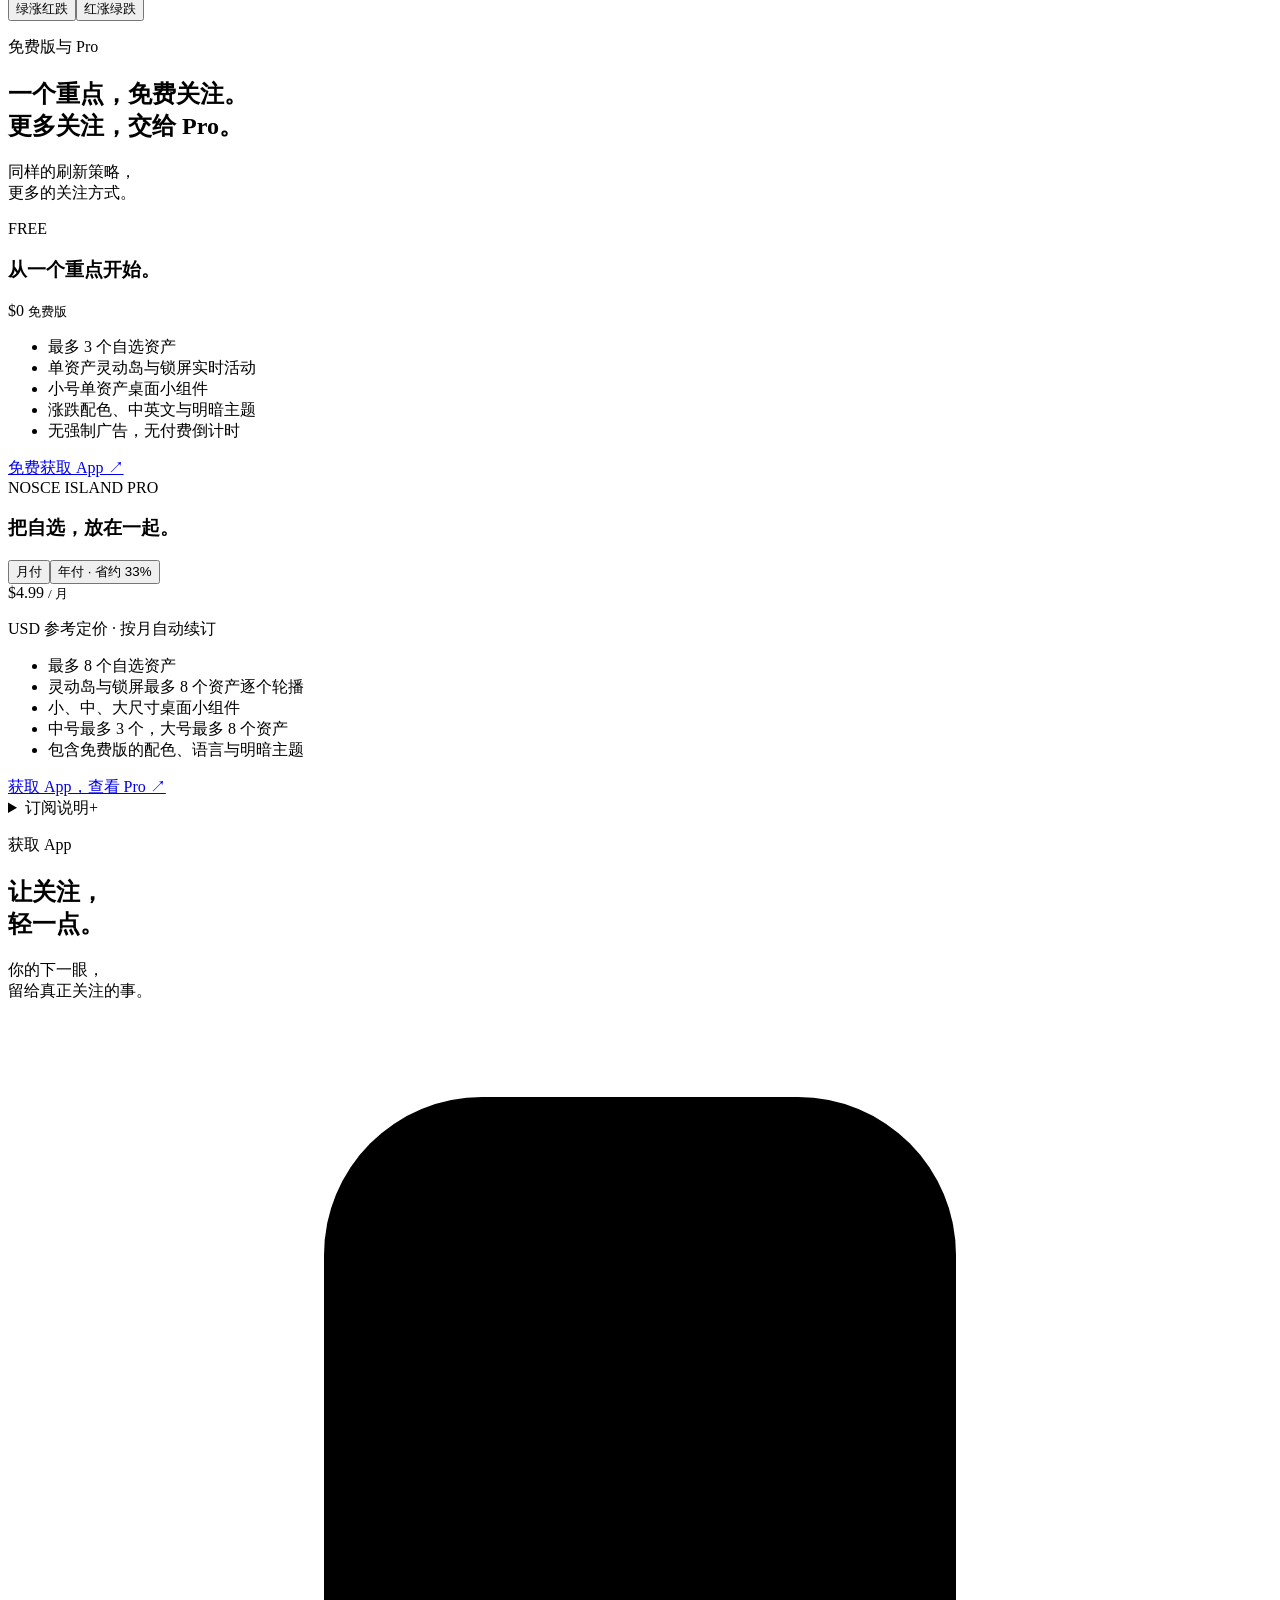
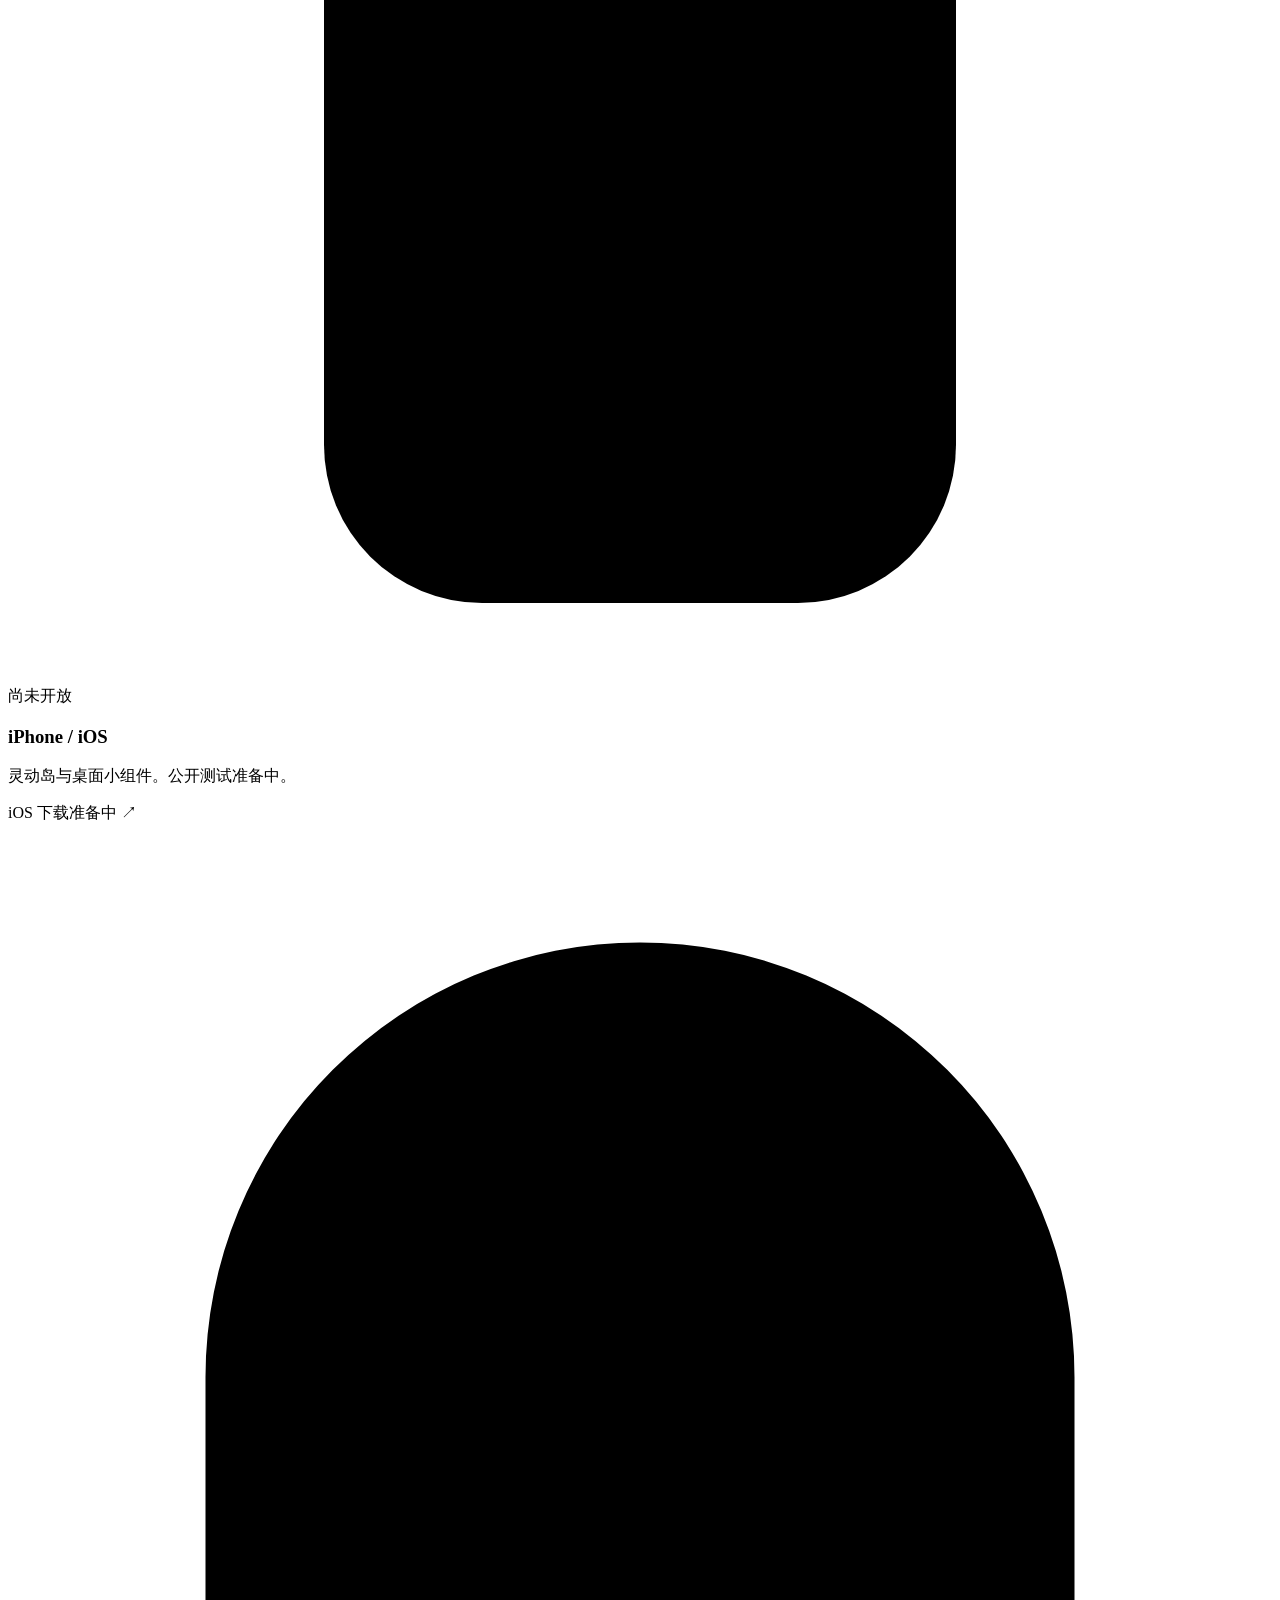
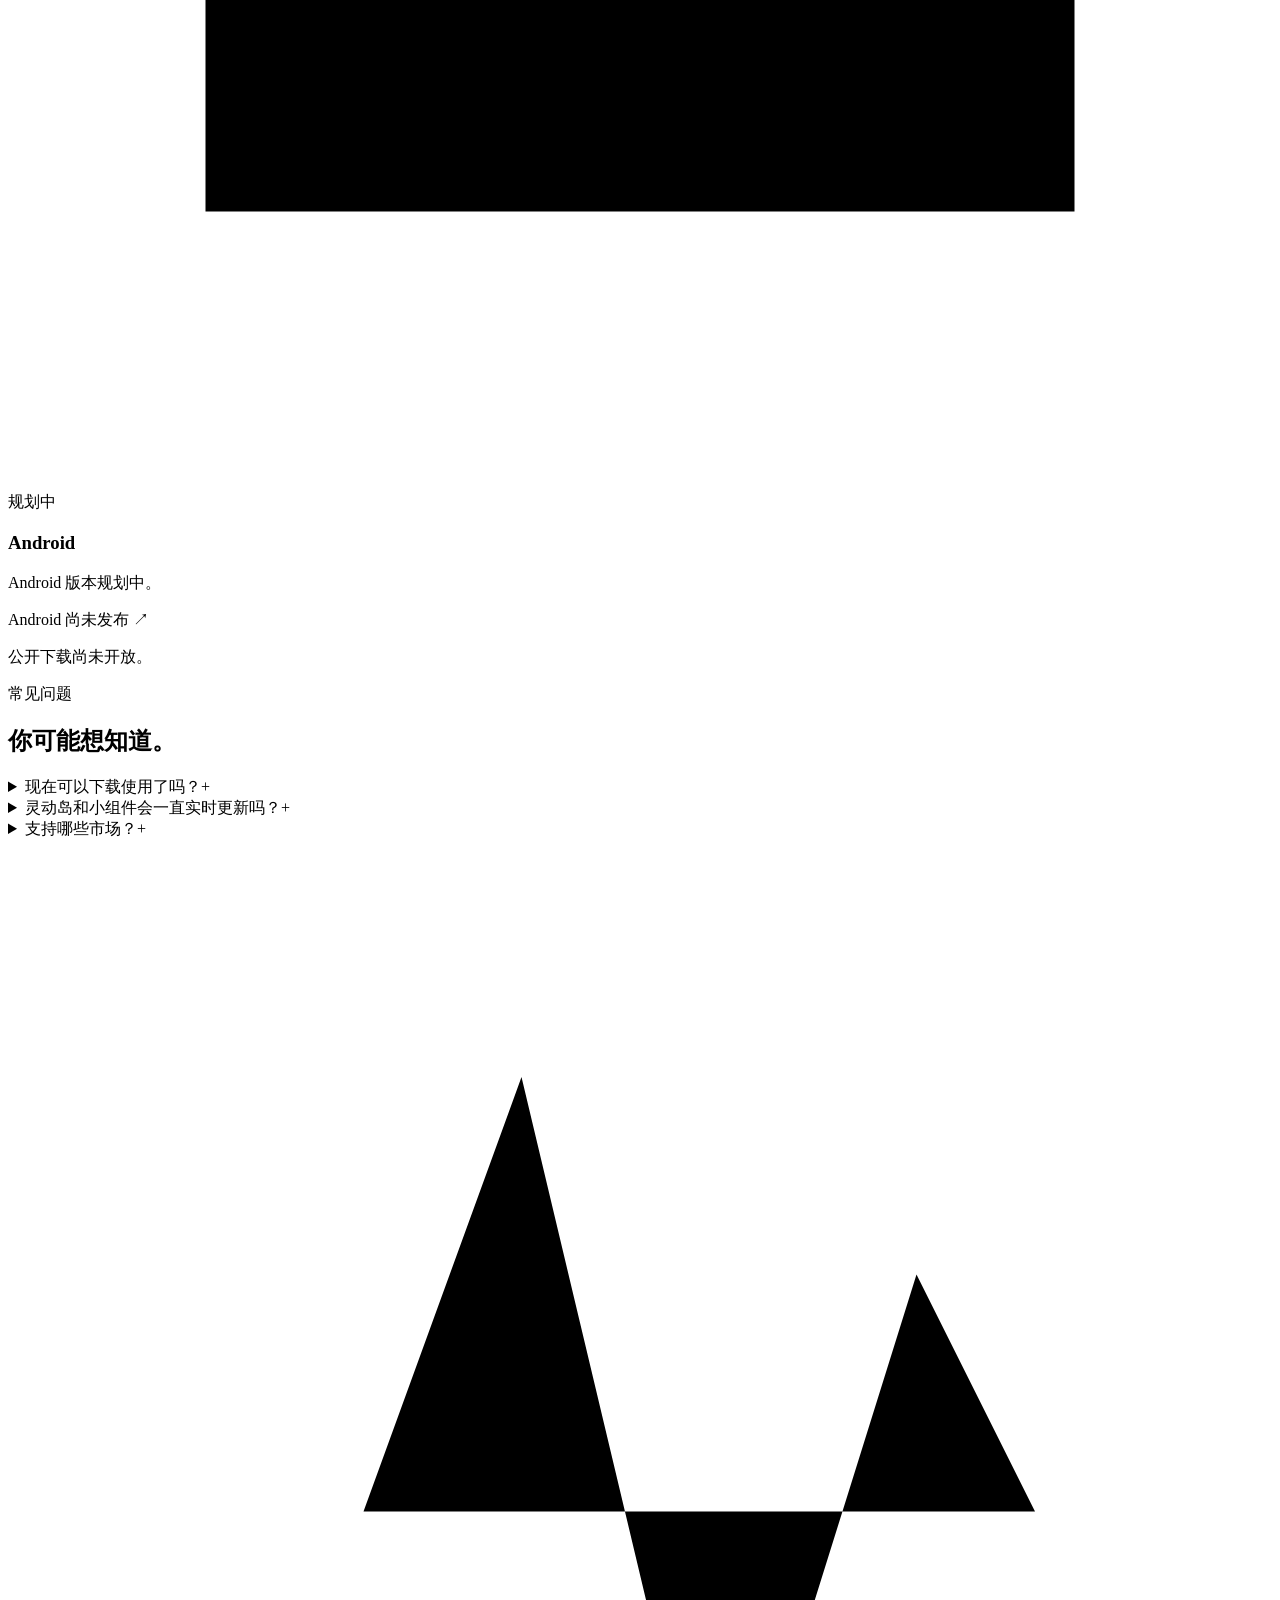
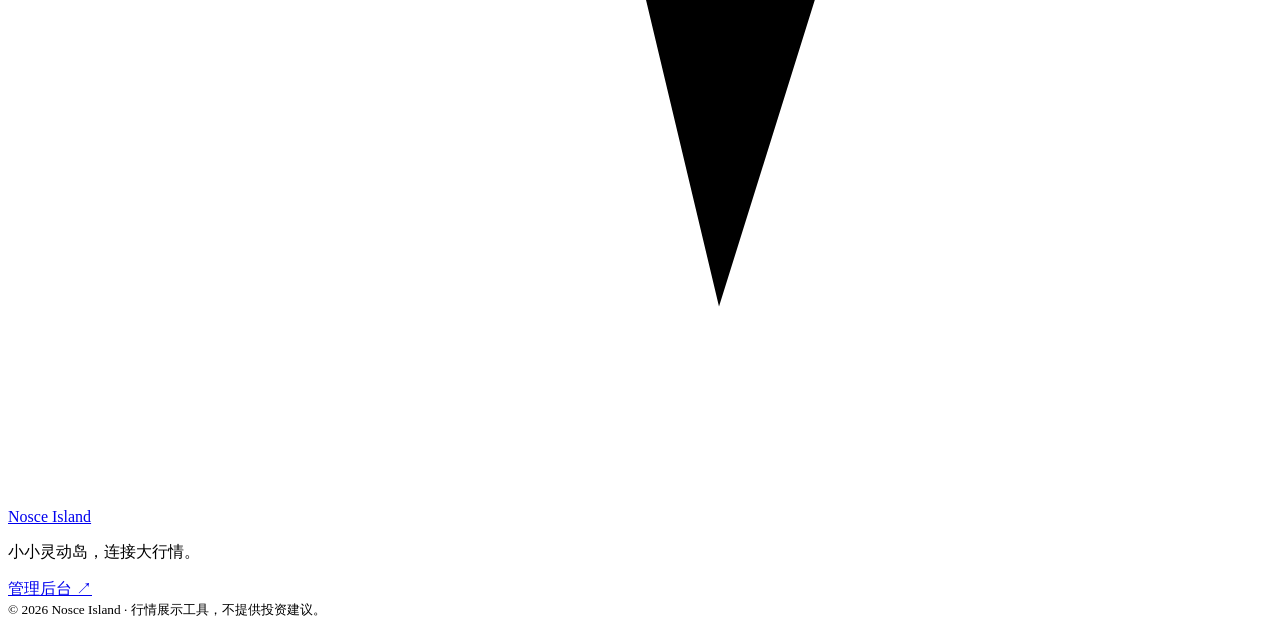
==== commit b66cc618: "Bundle real crypto and stock logos for website and native app (0.8.6)" ====
--- a/Server/nosce/public/index.html
+++ b/Server/nosce/public/index.html
@@ -5,7 +5,7 @@
 <title>Nosce Island — 行情，抬眼即见。</title>
 <meta name="description" content="将关注的行情放进灵动岛与主屏幕小组件。了解 Nosce Island 的自选轮播、价格配色和 iOS 下载状态。">
 <meta property="og:title" content="Nosce Island — 行情，抬眼即见。"><meta property="og:description" content="少一点切换，多一点从容。探索灵动岛与桌面小组件。"><meta property="og:type" content="website">
-<link rel="icon" href="/site-assets/mark.svg" type="image/svg+xml"><link rel="stylesheet" href="/site-assets/site.css?v=4"><script src="/site-assets/market-feed.js?v=4" defer></script><script src="/site-assets/site.js?v=4" defer></script>
+<link rel="icon" href="/site-assets/mark.svg" type="image/svg+xml"><link rel="stylesheet" href="/site-assets/site.css?v=7"><script src="/site-assets/market-feed.js?v=7" defer></script><script src="/site-assets/site.js?v=7" defer></script>
 </head>
 <body>
 <a class="skip" href="#main">跳转到内容</a>
@@ -14,15 +14,15 @@
 <section class="hero wrap" aria-labelledby="hero-title">
 <div class="hero-copy"><p class="eyebrow"><span class="status-dot"></span> NOSCE ISLAND</p><h1 id="hero-title">行情，<br>抬眼即见。</h1><p class="hero-description">灵动岛与桌面小组件，<br>让关注的行情，常在视线里。</p><div class="hero-actions"><a class="button primary" href="#download"><svg viewBox="0 0 24 24" aria-hidden="true"><path d="M12 3v12m-4-4 4 4 4-4M5 16v4h14v-4"/></svg>获取 Nosce Island</a><a class="text-link" href="#experience">先体验一下 <span aria-hidden="true">↓</span></a></div><p class="availability">iOS 测试准备中 <span>／</span> Android 规划中</p></div>
 <div class="hero-stage" id="experience"><div class="stage-label"><span>灵动岛</span><span>Pro 轮播演示</span></div>
-<div class="phone" aria-label="模拟 iPhone 灵动岛体验"><div class="phone-screen"><div class="phone-status"><span>9:41</span><span class="system-icons" aria-label="网络与电池">▥ ◒ ▰</span></div>
+<div class="phone-motion"><div class="phone" aria-label="模拟 iPhone 灵动岛体验"><div class="phone-screen"><div class="phone-status"><span>9:41</span><span class="system-icons" aria-label="网络与电池">▥ ◒ ▰</span></div>
 <button class="island" id="island" aria-expanded="false" aria-label="展开 BTC 灵动岛演示；点击固定"><span class="island-compact"><svg viewBox="0 0 32 32" aria-hidden="true"><path d="M3 17h6l4-11 5 21 5-16 3 6h4"/></svg><b data-symbol>BTC</b><span data-price>—</span></span><span class="island-expanded" aria-hidden="true"><span class="expanded-label">NOSCE ISLAND <span id="island-source">连接中</span></span><span class="expanded-price"><b data-symbol>BTC</b><strong data-price>—</strong></span><span class="expanded-bottom"><span id="island-basis">合约 · 标记价格</span><span id="island-change">—</span></span><svg class="sparkline" id="island-chart" viewBox="0 0 300 44" aria-hidden="true"><path d=""/></svg></span></button>
-<div class="lock-clock"><span>星期三，11 月 4 日</span><strong>9:41</strong></div><div class="wallpaper-orbit orbit-one"></div><div class="wallpaper-orbit orbit-two"></div><div class="phone-bottom"><span>◉</span><span>⌘</span></div><div class="home-indicator"></div></div></div>
+<div class="lock-clock"><span>星期三，11 月 4 日</span><strong>9:41</strong></div><div class="wallpaper-orbit orbit-one"></div><div class="wallpaper-orbit orbit-two"></div><div class="phone-bottom"><span>◉</span><span>⌘</span></div><div class="home-indicator"></div></div></div></div>
 <div class="asset-switch" role="group" aria-label="选择演示资产"><button type="button" data-asset="BTC" aria-pressed="true">BTC</button><button type="button" data-asset="ETH" aria-pressed="false">ETH</button><button type="button" data-asset="SOL" aria-pressed="false">SOL</button></div><p class="demo-instruction" id="demo-instruction">悬停灵动岛展开 · 点击固定</p><button type="button" class="play-demo" id="demo-play" aria-pressed="false">播放轮播演示</button><div class="feed-switch" role="group" aria-label="行情演示模式"><button type="button" data-feed-mode="live" aria-pressed="true">实时行情</button><button type="button" data-feed-mode="demo" aria-pressed="false">模拟演示</button></div><p class="demo-note" id="feed-status" role="status">正在连接 Hyperliquid 公开行情…</p></div>
 </section>
 
 <section class="section wrap island-story" aria-labelledby="island-title"><div class="section-intro"><p class="eyebrow">灵动岛</p><h2 id="island-title">关注行情，<br>不必反复打开 App。</h2></div><div class="story-copy"><p>一个资产，安静呈现。<br>多个自选，依序轮播。</p><p>轻触展开，价格与变化尽在眼前。</p></div></section>
-<section class="widgets-section" id="widgets" aria-labelledby="widgets-title"><div class="wrap widgets-layout"><div class="widget-copy"><p class="eyebrow">桌面小组件</p><h2 id="widgets-title">你的桌面，<br>你的行情视角。</h2><p>从一个重点，到整个自选。<br>三种尺寸，适合你的桌面。</p></div><div class="widget-demo"><div class="widget-stage"><div class="widget-grid" aria-hidden="true"></div><article class="market-widget" data-size="medium" aria-label="中号小组件示例"><div class="widget-head"><span><svg viewBox="0 0 32 32" aria-hidden="true"><path d="M3 17h6l4-11 5 21 5-16 3 6h4"/></svg> NOSCE ISLAND</span><span id="widget-source">连接中</span></div><div class="widget-values"><div class="widget-asset"><div class="asset-row"><b>BTC</b><strong data-widget-price="BTC">—</strong></div><div class="asset-sub"><span>合约 · 标记价</span><span data-widget-change="BTC">—</span></div><svg viewBox="0 0 300 48" class="sparkline" aria-hidden="true"><path d=""/></svg></div><div class="widget-asset secondary"><div class="asset-row"><b>ETH</b><strong data-widget-price="ETH">—</strong></div><div class="asset-sub"><span>合约 · 标记价</span><span data-widget-change="ETH">—</span></div><svg viewBox="0 0 300 48" class="sparkline" aria-hidden="true"><path d=""/></svg></div><div class="widget-asset tertiary"><div class="asset-row"><b>SOL</b><strong data-widget-price="SOL">—</strong></div><div class="asset-sub"><span>合约 · 标记价</span><span data-widget-change="SOL">—</span></div></div></div><div class="widget-footer"><span>官网交互演示</span><span id="widget-received">等待行情</span></div></article></div><div class="widget-controls"><div class="size-switch" role="group" aria-label="小组件尺寸"><button type="button" data-size="small" aria-pressed="false">小</button><button type="button" data-size="medium" aria-pressed="true">中 · Pro</button><button type="button" data-size="large" aria-pressed="false">大 · Pro</button></div><p class="widget-caption" id="widget-caption" aria-live="polite">中号 · 多资产并排</p><p class="fine-print">免费版支持小号，Pro 解锁中、大号。</p></div></div></div></section>
-<section class="section wrap preferences" aria-labelledby="preferences-title"><div class="preferences-preview"><div class="preview-toolbar"><span>我的自选</span><span>03 个资产</span></div><div class="quote-row"><span class="coin-icon">₿</span><div><b>Bitcoin</b><small>BTC · 加密合约</small></div><div class="quote-value positive"><strong data-list-price="BTC">—</strong><small data-list-change="BTC">—</small></div></div><div class="quote-row"><span class="coin-icon eth">Ξ</span><div><b>Ethereum</b><small>ETH · 加密合约</small></div><div class="quote-value negative"><strong data-list-price="ETH">—</strong><small data-list-change="ETH">—</small></div></div><div class="quote-row"><span class="coin-icon sol">≋</span><div><b>Solana</b><small>SOL · 加密合约</small></div><div class="quote-value positive"><strong data-list-price="SOL">—</strong><small data-list-change="SOL">—</small></div></div><div class="preview-footer"><span id="list-source">正在接入公开行情</span><span aria-hidden="true">⌁</span></div></div><div class="preferences-copy"><p class="eyebrow">你的习惯</p><h2 id="preferences-title">涨跌有颜色，<br>习惯由你定。</h2><p>熟悉的涨跌配色，<br>在每一处保持一致。</p><div class="color-switch" role="group" aria-label="体验涨跌配色"><button type="button" data-colors="green-up" aria-pressed="true"><span class="color-dot green"></span>绿涨红跌</button><button type="button" data-colors="red-up" aria-pressed="false"><span class="color-dot red"></span>红涨绿跌</button></div></div></section>
+<section class="widgets-section" id="widgets" aria-labelledby="widgets-title"><div class="wrap widgets-layout"><div class="widget-copy"><p class="eyebrow">桌面小组件</p><h2 id="widgets-title">你的桌面，<br>你的行情视角。</h2><p>从一个重点，到整个自选。<br>三种尺寸，适合你的桌面。</p></div><div class="widget-demo"><div class="widget-stage"><div class="widget-grid" aria-hidden="true"></div><div class="widget-motion"><article class="market-widget" data-size="medium" aria-label="中号小组件示例"><div class="widget-head"><span><svg viewBox="0 0 32 32" aria-hidden="true"><path d="M3 17h6l4-11 5 21 5-16 3 6h4"/></svg> NOSCE ISLAND</span><span id="widget-source">连接中</span></div><div class="widget-values"><div class="widget-asset"><div class="asset-row"><b class="asset-name"><img src="/site-assets/asset-btc.svg" width="20" height="20" alt="" loading="lazy">BTC</b><strong data-widget-price="BTC">—</strong></div><div class="asset-sub"><span>合约 · 标记价</span><span data-widget-change="BTC">—</span></div><svg viewBox="0 0 300 48" class="sparkline" aria-hidden="true"><path d=""/></svg></div><div class="widget-asset secondary"><div class="asset-row"><b class="asset-name"><img src="/site-assets/asset-eth.svg" width="20" height="20" alt="" loading="lazy">ETH</b><strong data-widget-price="ETH">—</strong></div><div class="asset-sub"><span>合约 · 标记价</span><span data-widget-change="ETH">—</span></div><svg viewBox="0 0 300 48" class="sparkline" aria-hidden="true"><path d=""/></svg></div><div class="widget-asset tertiary"><div class="asset-row"><b class="asset-name"><img src="/site-assets/asset-sol.svg" width="20" height="20" alt="" loading="lazy">SOL</b><strong data-widget-price="SOL">—</strong></div><div class="asset-sub"><span>合约 · 标记价</span><span data-widget-change="SOL">—</span></div></div></div><div class="widget-footer"><span>官网交互演示</span><span id="widget-received">等待行情</span></div></article></div></div><div class="widget-controls"><div class="size-switch" role="group" aria-label="小组件尺寸"><button type="button" data-size="small" aria-pressed="false">小</button><button type="button" data-size="medium" aria-pressed="true">中 · Pro</button><button type="button" data-size="large" aria-pressed="false">大 · Pro</button></div><p class="widget-caption" id="widget-caption" aria-live="polite">中号 · 多资产并排</p><p class="fine-print">免费版支持小号，Pro 解锁中、大号。</p></div></div></div></section>
+<section class="section wrap preferences" aria-labelledby="preferences-title"><div class="preferences-preview"><div class="preview-toolbar"><span>我的自选</span><span>03 个资产</span></div><div class="quote-row"><img class="coin-icon asset-logo" src="/site-assets/asset-btc.svg" width="35" height="35" alt="" loading="lazy"><div><b>Bitcoin</b><small>BTC · 加密合约</small></div><div class="quote-value positive"><strong data-list-price="BTC">—</strong><small data-list-change="BTC">—</small></div></div><div class="quote-row"><img class="coin-icon asset-logo" src="/site-assets/asset-eth.svg" width="35" height="35" alt="" loading="lazy"><div><b>Ethereum</b><small>ETH · 加密合约</small></div><div class="quote-value negative"><strong data-list-price="ETH">—</strong><small data-list-change="ETH">—</small></div></div><div class="quote-row"><img class="coin-icon asset-logo" src="/site-assets/asset-sol.svg" width="35" height="35" alt="" loading="lazy"><div><b>Solana</b><small>SOL · 加密合约</small></div><div class="quote-value positive"><strong data-list-price="SOL">—</strong><small data-list-change="SOL">—</small></div></div><div class="preview-footer"><span id="list-source">正在接入公开行情</span><span aria-hidden="true">⌁</span></div></div><div class="preferences-copy"><p class="eyebrow">你的习惯</p><h2 id="preferences-title">涨跌有颜色，<br>习惯由你定。</h2><p>熟悉的涨跌配色，<br>在每一处保持一致。</p><div class="color-switch" role="group" aria-label="体验涨跌配色"><button type="button" data-colors="green-up" aria-pressed="true"><span class="color-dot green"></span>绿涨红跌</button><button type="button" data-colors="red-up" aria-pressed="false"><span class="color-dot red"></span>红涨绿跌</button></div></div></section>
 <section class="section wrap pricing-section" id="pricing" aria-labelledby="pricing-title"><div class="pricing-heading"><div><p class="eyebrow">免费版与 Pro</p><h2 id="pricing-title">一个重点，免费关注。<br>更多关注，交给 Pro。</h2></div><p>同样的刷新策略，<br>更多的关注方式。</p></div><div class="pricing-grid"><article class="pricing-card"><span class="plan-label">FREE</span><h3>从一个重点开始。</h3><div class="plan-price">$0 <small>免费版</small></div><ul><li>最多 3 个自选资产</li><li>单资产灵动岛与锁屏实时活动</li><li>小号单资产桌面小组件</li><li>涨跌配色、中英文与明暗主题</li><li>无强制广告，无付费倒计时</li></ul><a class="button" href="#download">免费获取 App ↗</a></article><article class="pricing-card pro-card"><span class="plan-label">NOSCE ISLAND PRO</span><h3>把自选，放在一起。</h3><div class="billing-switch" role="group" aria-label="Pro 订阅周期"><button type="button" data-billing="monthly" aria-pressed="true">月付</button><button type="button" data-billing="yearly" aria-pressed="false">年付 · 省约 33%</button></div><div class="plan-price"><span id="pro-price">$4.99</span> <small id="pro-period">/ 月</small></div><p class="annual-note" id="annual-note">USD 参考定价 · 按月自动续订</p><ul><li>最多 8 个自选资产</li><li>灵动岛与锁屏最多 8 个资产逐个轮播</li><li>小、中、大尺寸桌面小组件</li><li>中号最多 3 个，大号最多 8 个资产</li><li>包含免费版的配色、语言与明暗主题</li></ul><a class="button primary" href="#download">获取 App，查看 Pro ↗</a></article></div><details class="pricing-terms"><summary>订阅说明<span aria-hidden="true">+</span></summary><p>以上为 USD 参考价，实际价格以 App Store 为准。购买尚未开放；商品就绪后可在 App 内订阅。订阅自动续期，可随时取消；取消后权益保留至已验证有效期结束。</p><p>到期保留全部自选，前三个可用；灵动岛恢复单资产，中、大号小组件需 Pro。价格提醒、持仓盈亏、跨设备同步和公开美股服务暂不包含。</p></details></section>
 <section class="download-section" id="download" aria-labelledby="download-title"><div class="wrap"><div class="download-heading"><div><p class="eyebrow">获取 App</p><h2 id="download-title">让关注，<br>轻一点。</h2></div><p>你的下一眼，<br>留给真正关注的事。</p></div><div class="download-grid"><article class="download-card"><div class="platform-top"><svg viewBox="0 0 32 32" aria-hidden="true"><rect x="8" y="2" width="16" height="28" rx="4"/><path d="M13 6h6m-5 20h4"/></svg><span id="ios-status" class="release-tag">尚未开放</span></div><h3>iPhone / iOS</h3><p id="ios-description">灵动岛与桌面小组件。公开测试准备中。</p><a id="ios-download" class="button platform-download" aria-disabled="true">iOS 下载准备中 <span aria-hidden="true">↗</span></a></article><article class="download-card"><div class="platform-top"><svg viewBox="0 0 32 32" aria-hidden="true"><path d="m10 6-3-4m15 4 3-4M5 14a11 11 0 0 1 22 0Zm0 0v11h22V14M11 25v5m10-5v5M1 16v7m30-7v7"/><circle cx="11" cy="10" r=".6"/><circle cx="21" cy="10" r=".6"/></svg><span id="android-status" class="release-tag">规划中</span></div><h3>Android</h3><p id="android-description">Android 版本规划中。</p><a id="android-download" class="button platform-download" aria-disabled="true">Android 尚未发布 <span aria-hidden="true">↗</span></a></article></div><p class="download-note" id="download-note" role="status">公开下载尚未开放。</p><noscript><p>请启用 JavaScript 查看最新下载状态。</p></noscript></div></section>
 <section class="section wrap faq" id="questions" aria-labelledby="faq-title"><div><p class="eyebrow">常见问题</p><h2 id="faq-title">你可能想知道。</h2></div><div class="faq-items"><details><summary>现在可以下载使用了吗？<span aria-hidden="true">+</span></summary><p>仍在开发测试。公开发布后，下载入口将在这里开放。</p></details><details><summary>灵动岛和小组件会一直实时更新吗？<span aria-hidden="true">+</span></summary><p>App 内接收行情更新。后台灵动岛依赖推送，小组件由 iOS 调度刷新，均不保证逐秒更新。请留意报价时间与状态。</p></details><details><summary>支持哪些市场？<span aria-hidden="true">+</span></summary><p>支持 Hyperliquid 与 Binance 加密合约。美股 Alpaca IEX 仅供指定用户个人测试；港股暂不支持。</p></details></div></section>
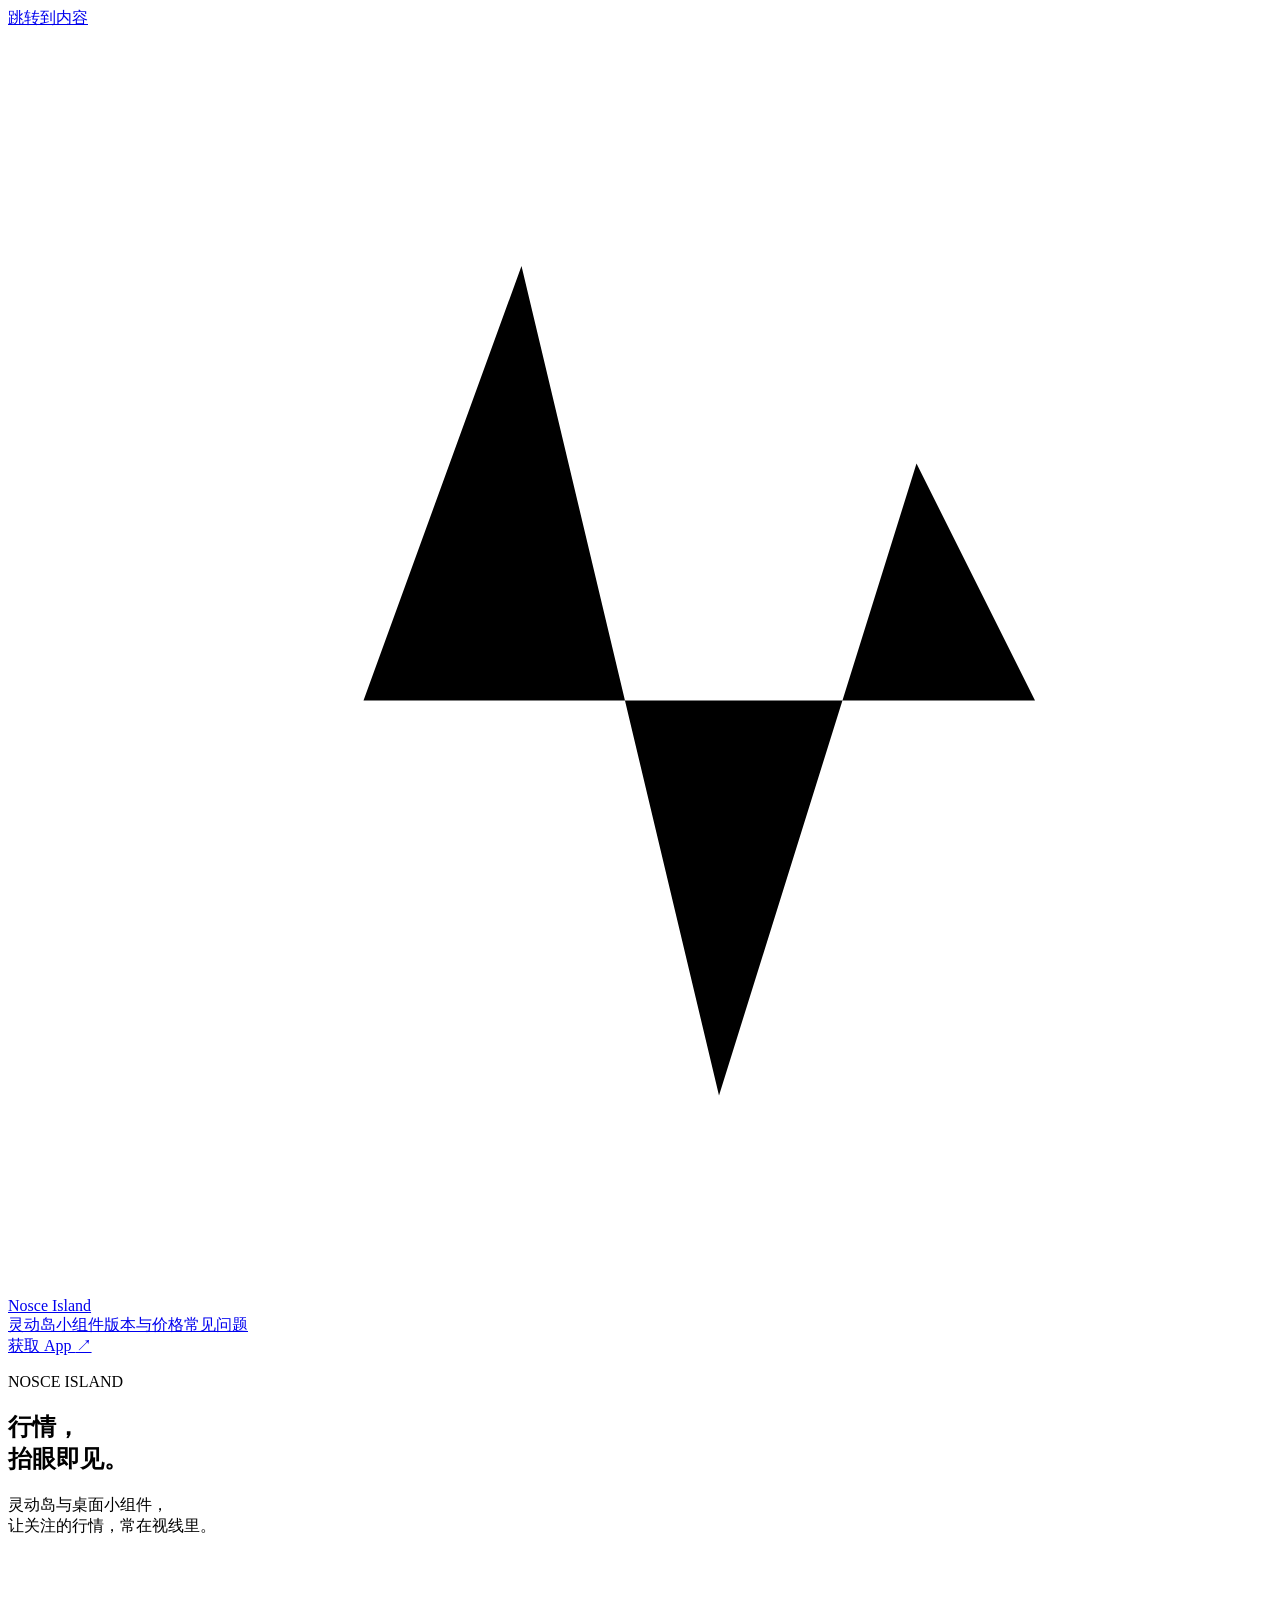
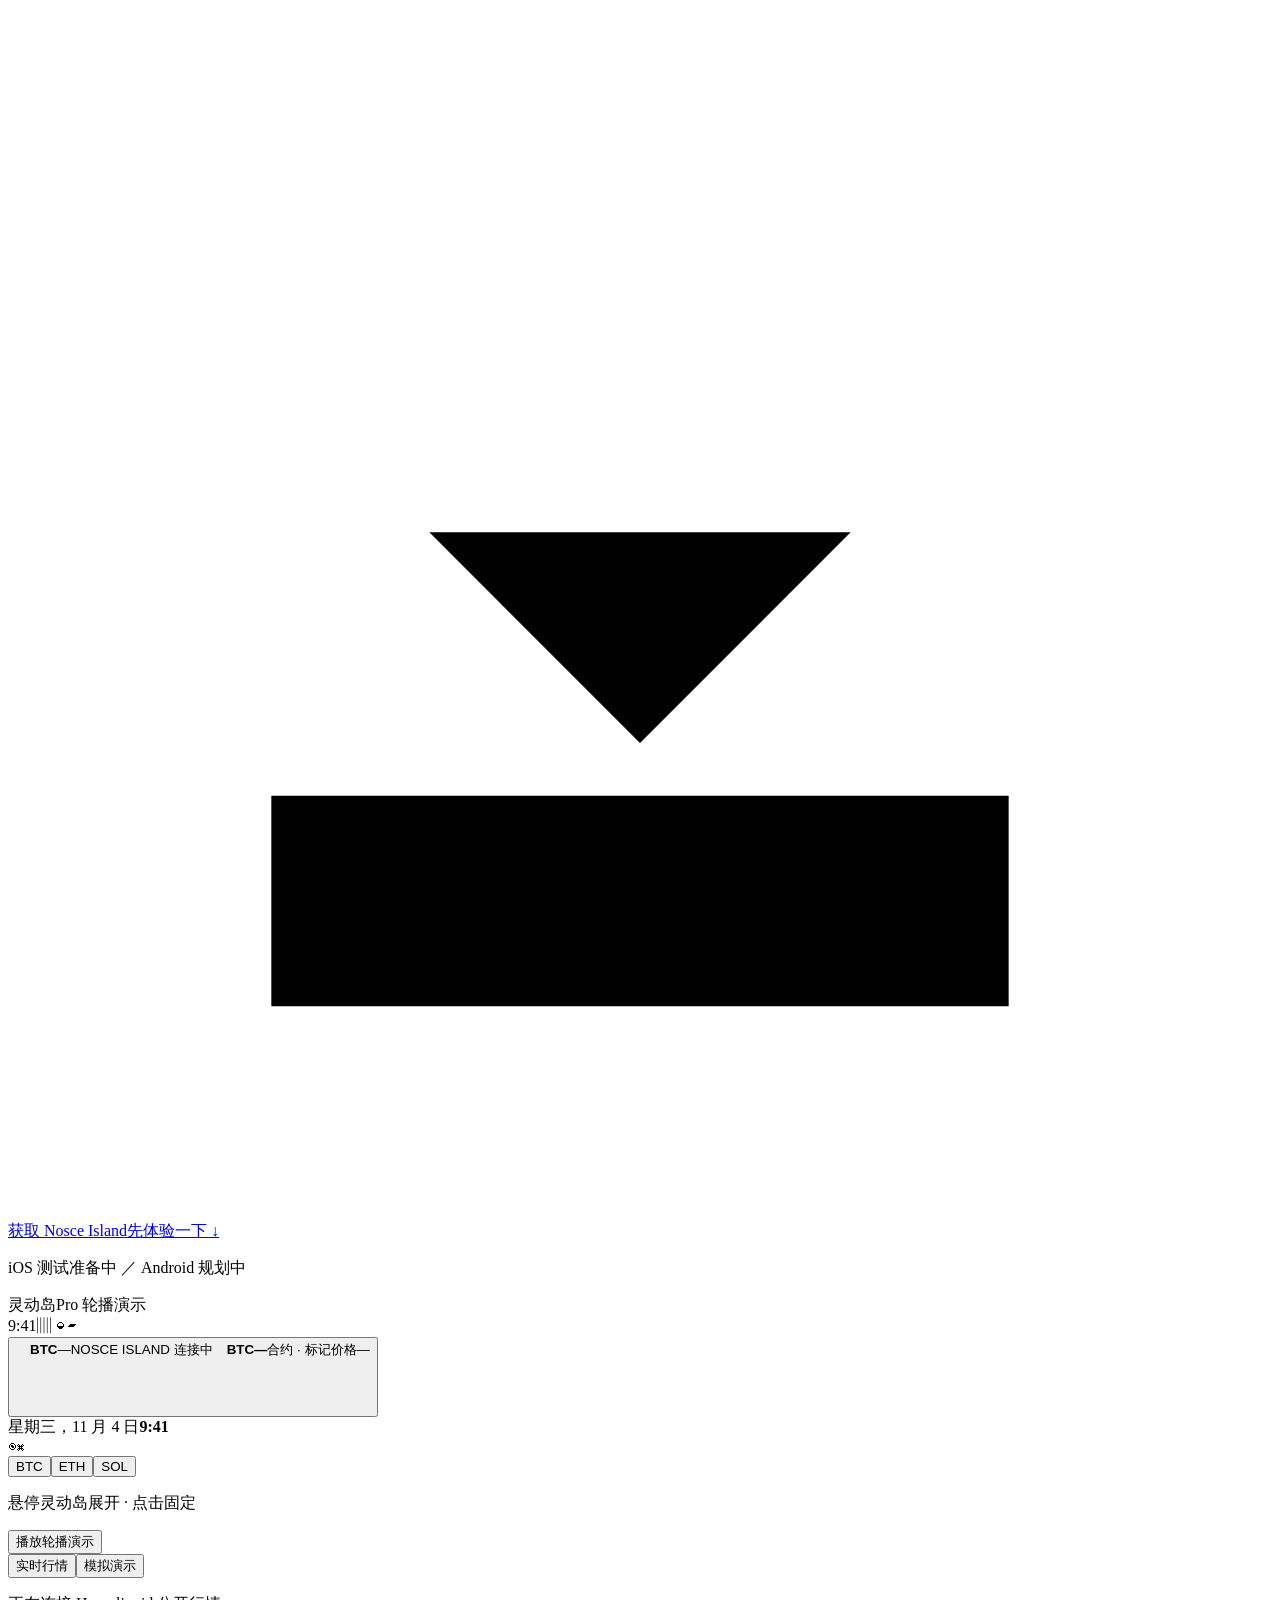
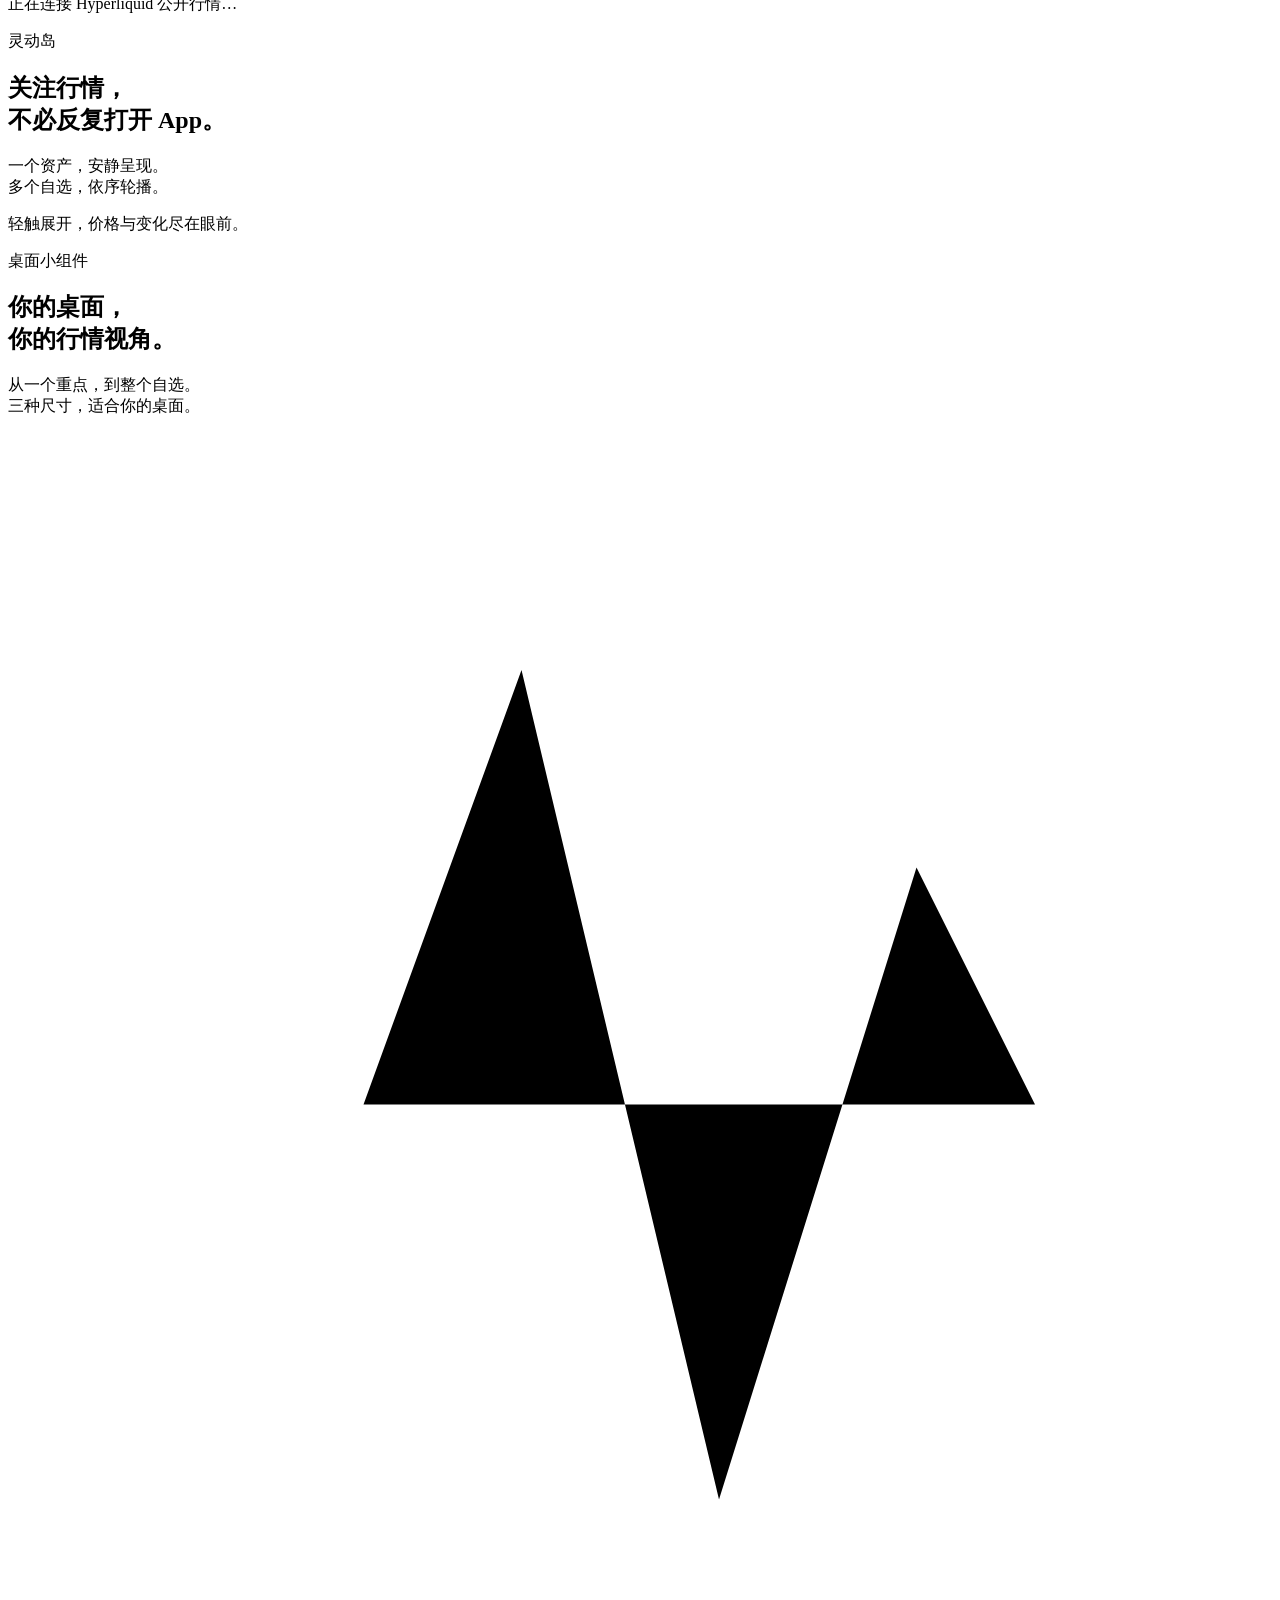
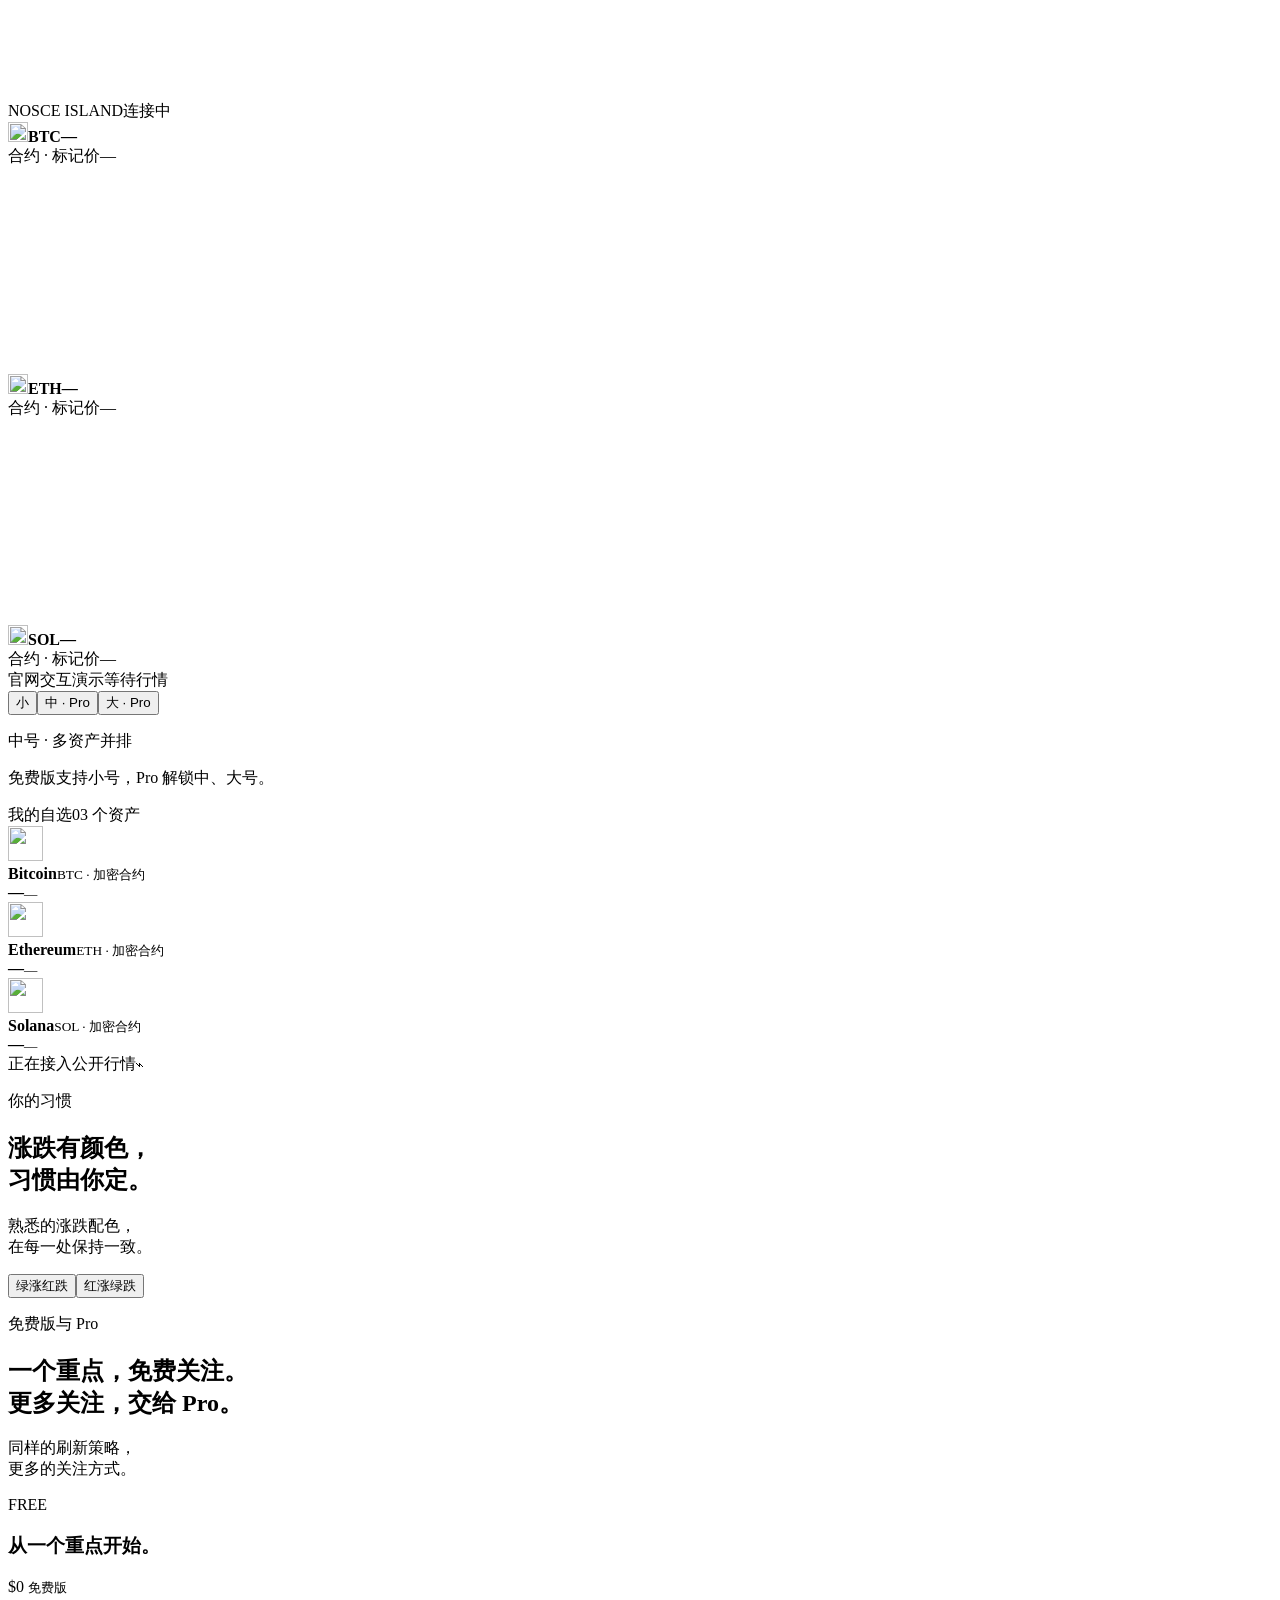
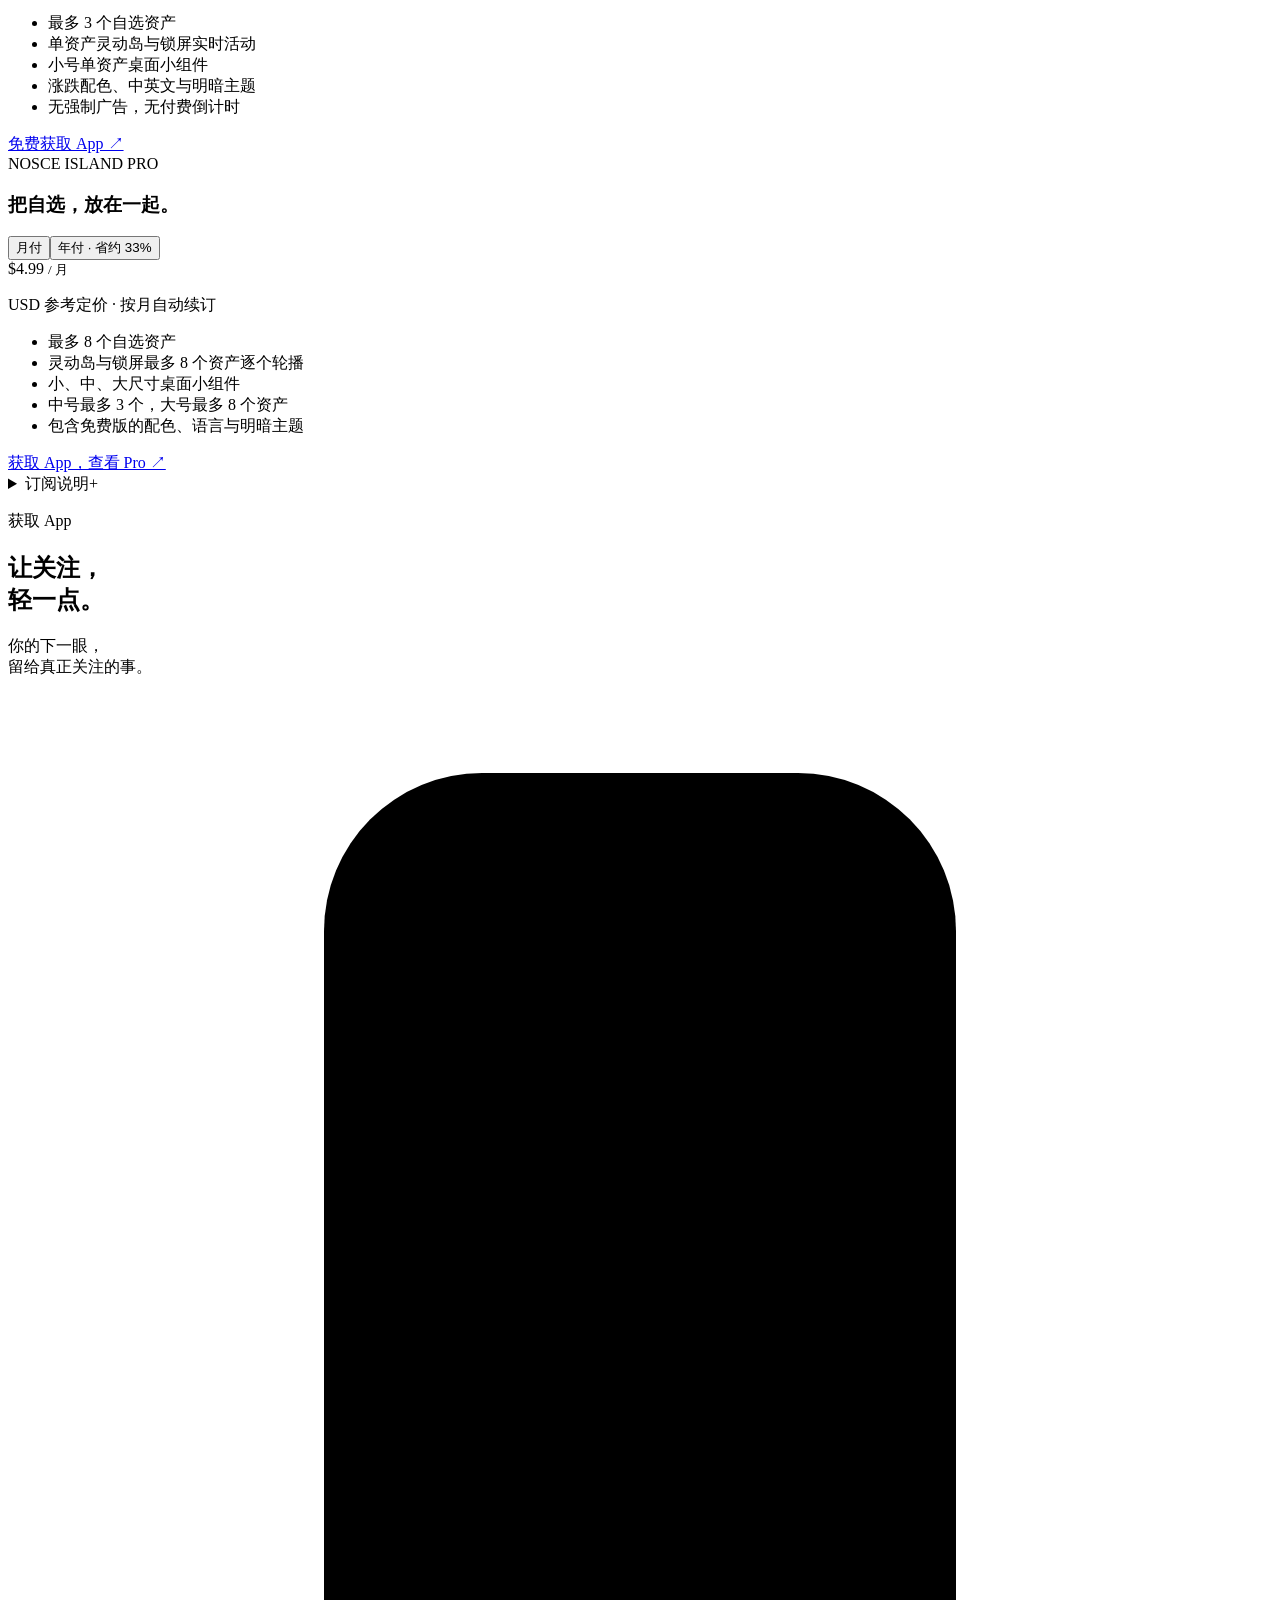
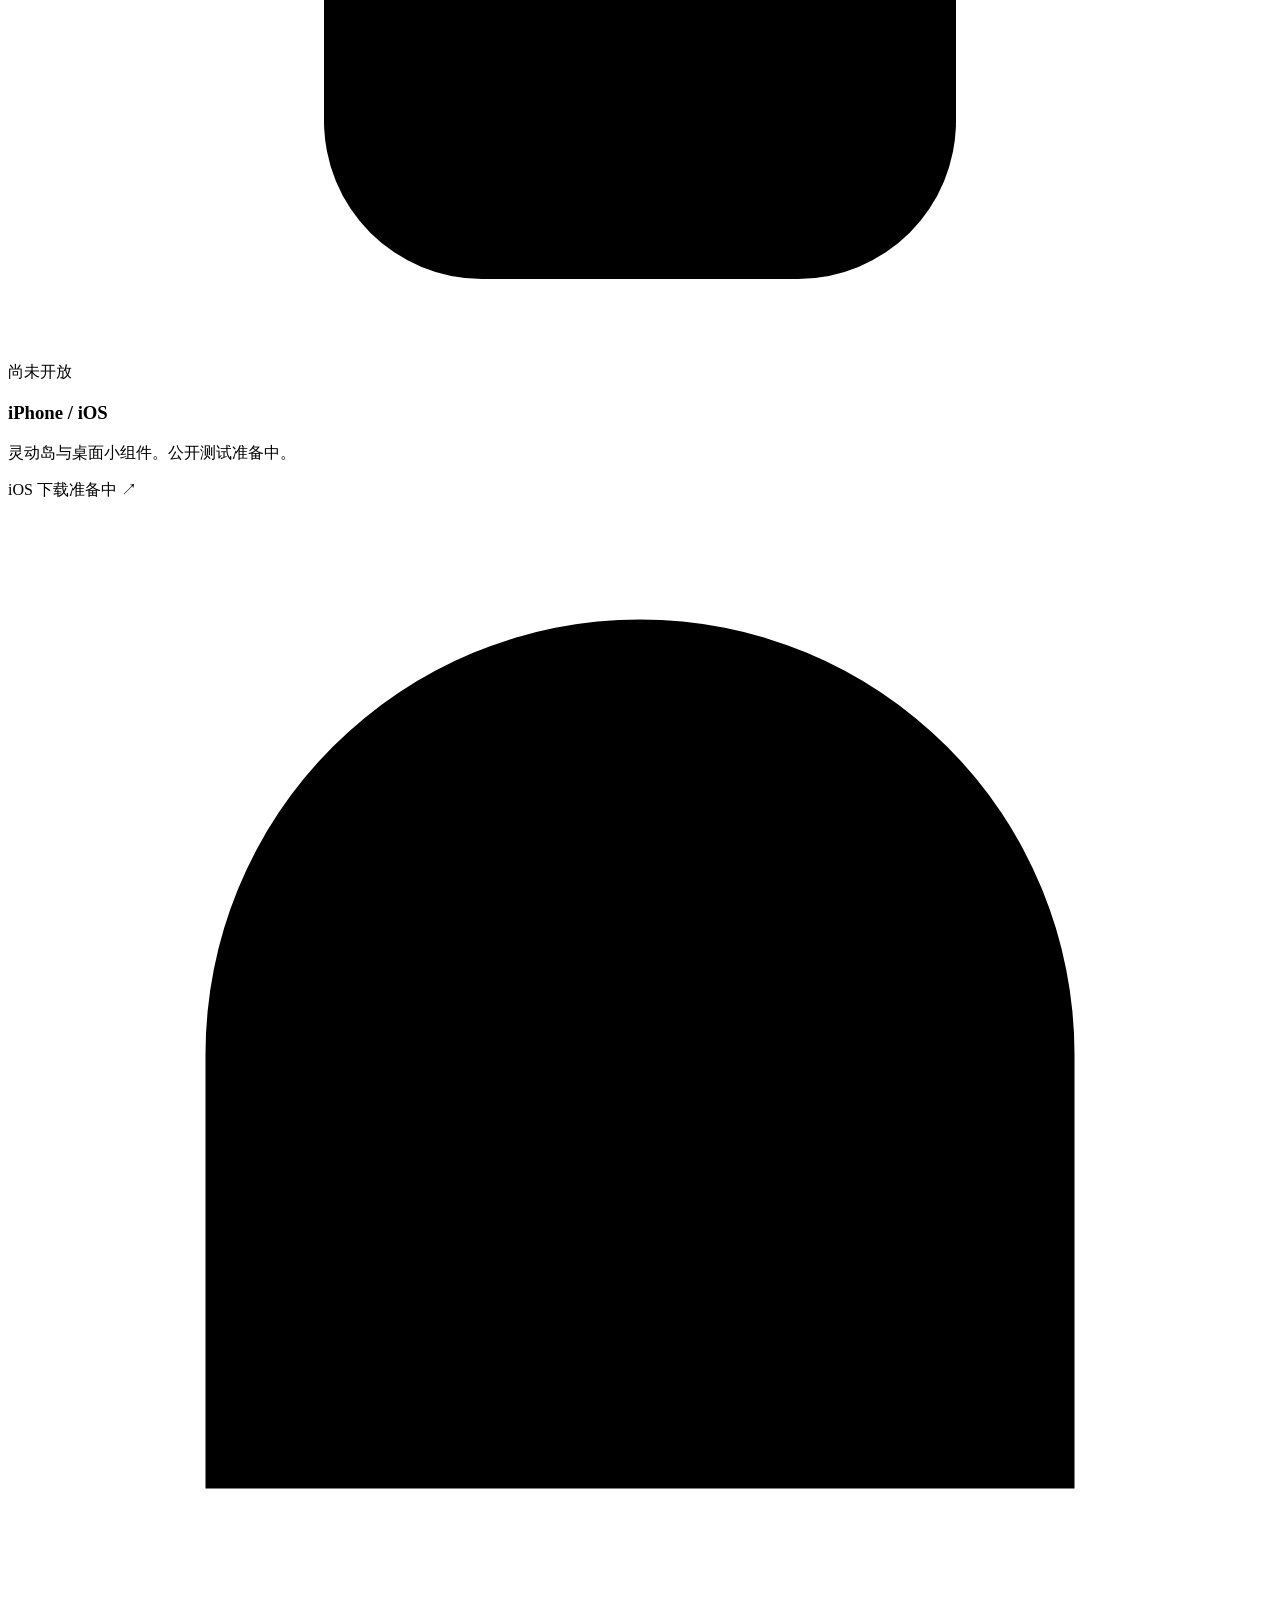
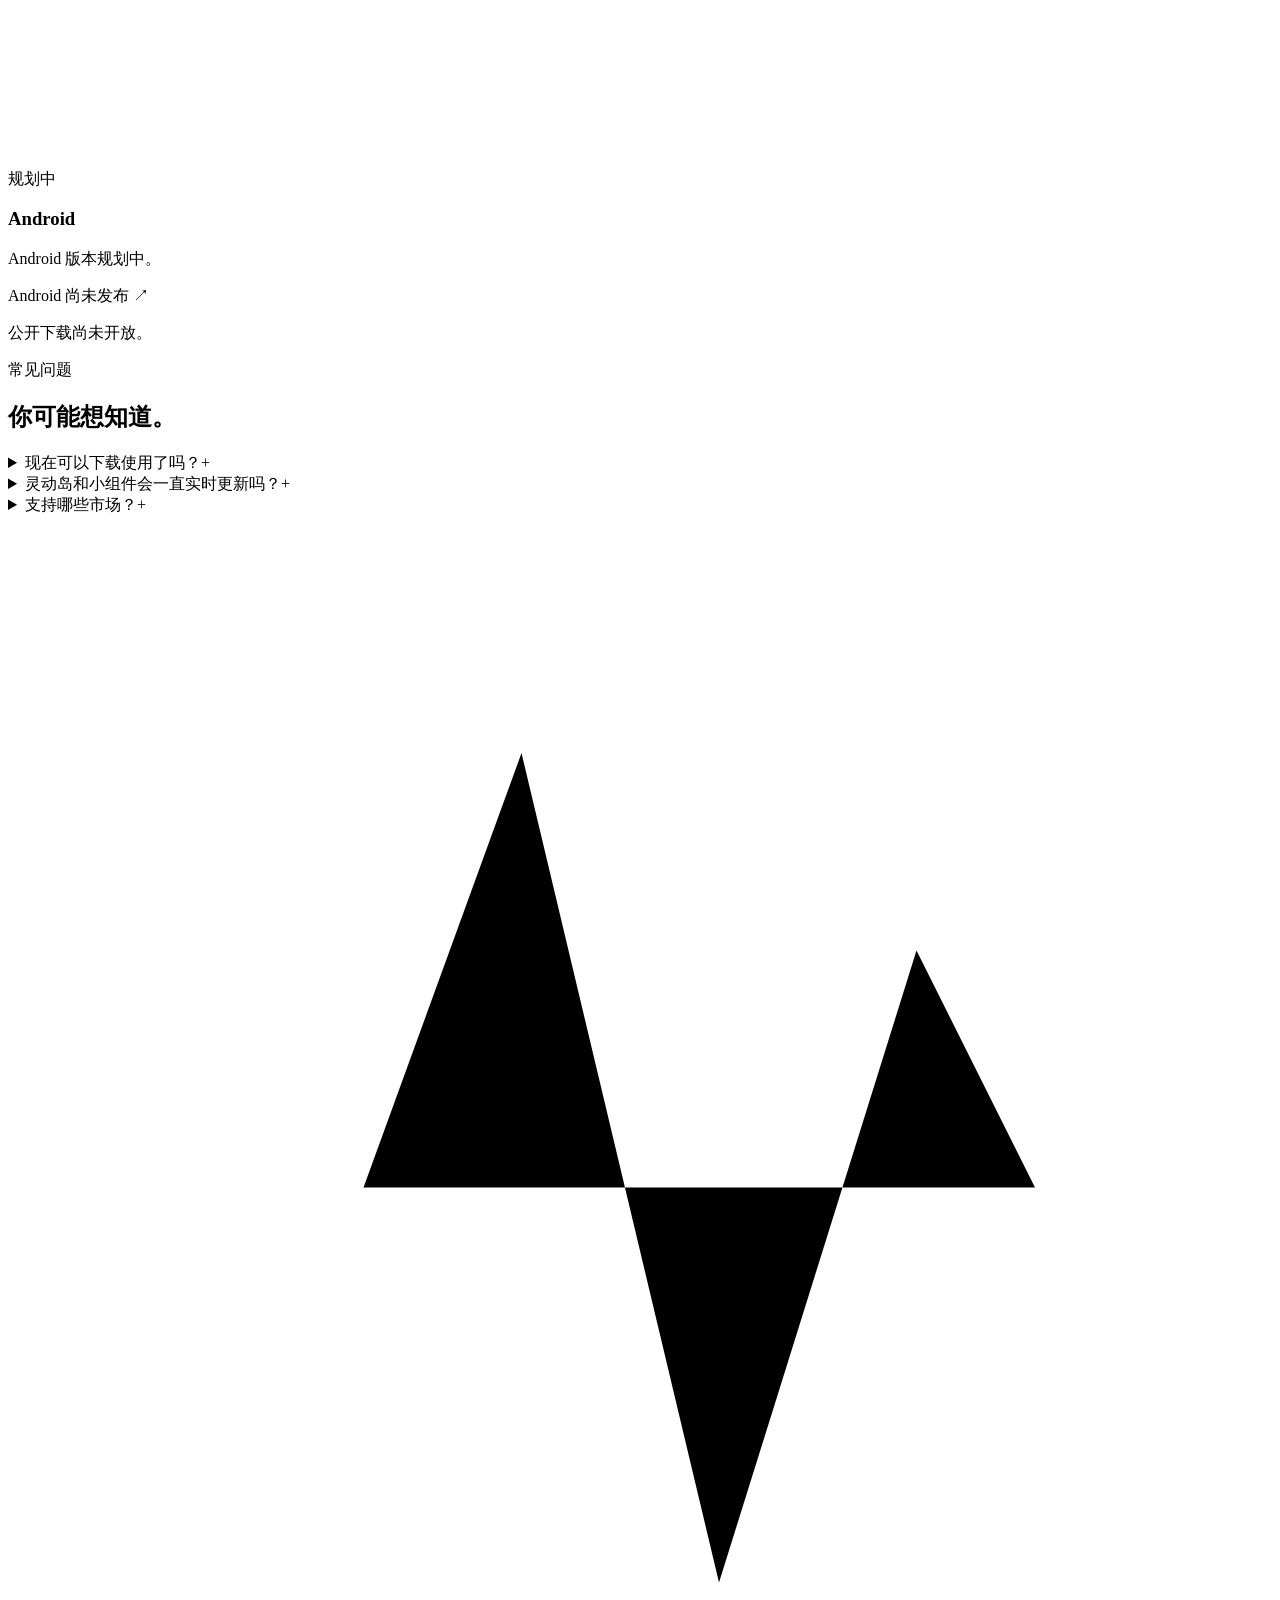
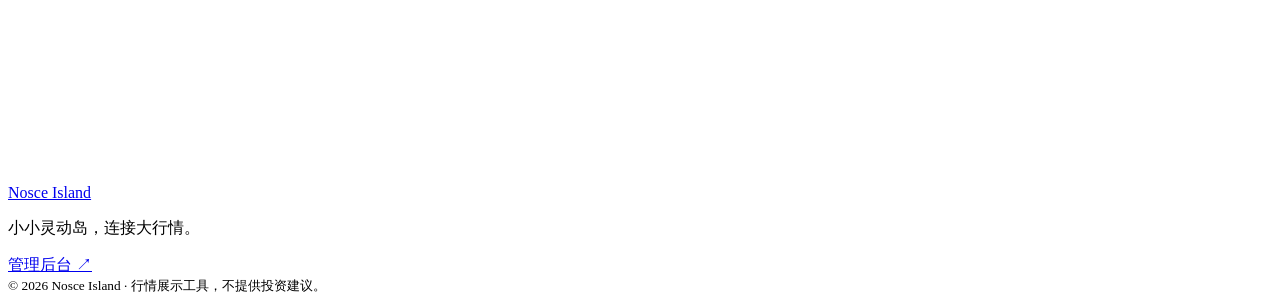
==== commit a7a5608f: "Fix mobile widget clipping and show asset logos in Dynamic Island (0.8.7)" ====
--- a/Server/nosce/public/index.html
+++ b/Server/nosce/public/index.html
@@ -5,7 +5,7 @@
 <title>Nosce Island — 行情，抬眼即见。</title>
 <meta name="description" content="将关注的行情放进灵动岛与主屏幕小组件。了解 Nosce Island 的自选轮播、价格配色和 iOS 下载状态。">
 <meta property="og:title" content="Nosce Island — 行情，抬眼即见。"><meta property="og:description" content="少一点切换，多一点从容。探索灵动岛与桌面小组件。"><meta property="og:type" content="website">
-<link rel="icon" href="/site-assets/mark.svg" type="image/svg+xml"><link rel="stylesheet" href="/site-assets/site.css?v=7"><script src="/site-assets/market-feed.js?v=7" defer></script><script src="/site-assets/site.js?v=7" defer></script>
+<link rel="icon" href="/site-assets/mark.svg" type="image/svg+xml"><link rel="stylesheet" href="/site-assets/site.css?v=8"><script src="/site-assets/market-feed.js?v=8" defer></script><script src="/site-assets/site.js?v=8" defer></script>
 </head>
 <body>
 <a class="skip" href="#main">跳转到内容</a>
@@ -15,7 +15,7 @@
 <div class="hero-copy"><p class="eyebrow"><span class="status-dot"></span> NOSCE ISLAND</p><h1 id="hero-title">行情，<br>抬眼即见。</h1><p class="hero-description">灵动岛与桌面小组件，<br>让关注的行情，常在视线里。</p><div class="hero-actions"><a class="button primary" href="#download"><svg viewBox="0 0 24 24" aria-hidden="true"><path d="M12 3v12m-4-4 4 4 4-4M5 16v4h14v-4"/></svg>获取 Nosce Island</a><a class="text-link" href="#experience">先体验一下 <span aria-hidden="true">↓</span></a></div><p class="availability">iOS 测试准备中 <span>／</span> Android 规划中</p></div>
 <div class="hero-stage" id="experience"><div class="stage-label"><span>灵动岛</span><span>Pro 轮播演示</span></div>
 <div class="phone-motion"><div class="phone" aria-label="模拟 iPhone 灵动岛体验"><div class="phone-screen"><div class="phone-status"><span>9:41</span><span class="system-icons" aria-label="网络与电池">▥ ◒ ▰</span></div>
-<button class="island" id="island" aria-expanded="false" aria-label="展开 BTC 灵动岛演示；点击固定"><span class="island-compact"><svg viewBox="0 0 32 32" aria-hidden="true"><path d="M3 17h6l4-11 5 21 5-16 3 6h4"/></svg><b data-symbol>BTC</b><span data-price>—</span></span><span class="island-expanded" aria-hidden="true"><span class="expanded-label">NOSCE ISLAND <span id="island-source">连接中</span></span><span class="expanded-price"><b data-symbol>BTC</b><strong data-price>—</strong></span><span class="expanded-bottom"><span id="island-basis">合约 · 标记价格</span><span id="island-change">—</span></span><svg class="sparkline" id="island-chart" viewBox="0 0 300 44" aria-hidden="true"><path d=""/></svg></span></button>
+<button class="island" id="island" aria-expanded="false" aria-label="展开 BTC 灵动岛演示；点击固定"><span class="island-compact"><img class="island-asset-logo" data-island-logo src="/site-assets/asset-btc.svg" width="14" height="14" alt=""><b data-symbol>BTC</b><span data-price>—</span></span><span class="island-expanded" aria-hidden="true"><span class="expanded-label">NOSCE ISLAND <span id="island-source">连接中</span></span><span class="expanded-price"><b><img class="island-asset-logo" data-island-logo src="/site-assets/asset-btc.svg" width="14" height="14" alt=""><span data-symbol>BTC</span></b><strong data-price>—</strong></span><span class="expanded-bottom"><span id="island-basis">合约 · 标记价格</span><span id="island-change">—</span></span><svg class="sparkline" id="island-chart" viewBox="0 0 300 44" aria-hidden="true"><path d=""/></svg></span></button>
 <div class="lock-clock"><span>星期三，11 月 4 日</span><strong>9:41</strong></div><div class="wallpaper-orbit orbit-one"></div><div class="wallpaper-orbit orbit-two"></div><div class="phone-bottom"><span>◉</span><span>⌘</span></div><div class="home-indicator"></div></div></div></div>
 <div class="asset-switch" role="group" aria-label="选择演示资产"><button type="button" data-asset="BTC" aria-pressed="true">BTC</button><button type="button" data-asset="ETH" aria-pressed="false">ETH</button><button type="button" data-asset="SOL" aria-pressed="false">SOL</button></div><p class="demo-instruction" id="demo-instruction">悬停灵动岛展开 · 点击固定</p><button type="button" class="play-demo" id="demo-play" aria-pressed="false">播放轮播演示</button><div class="feed-switch" role="group" aria-label="行情演示模式"><button type="button" data-feed-mode="live" aria-pressed="true">实时行情</button><button type="button" data-feed-mode="demo" aria-pressed="false">模拟演示</button></div><p class="demo-note" id="feed-status" role="status">正在连接 Hyperliquid 公开行情…</p></div>
 </section>
